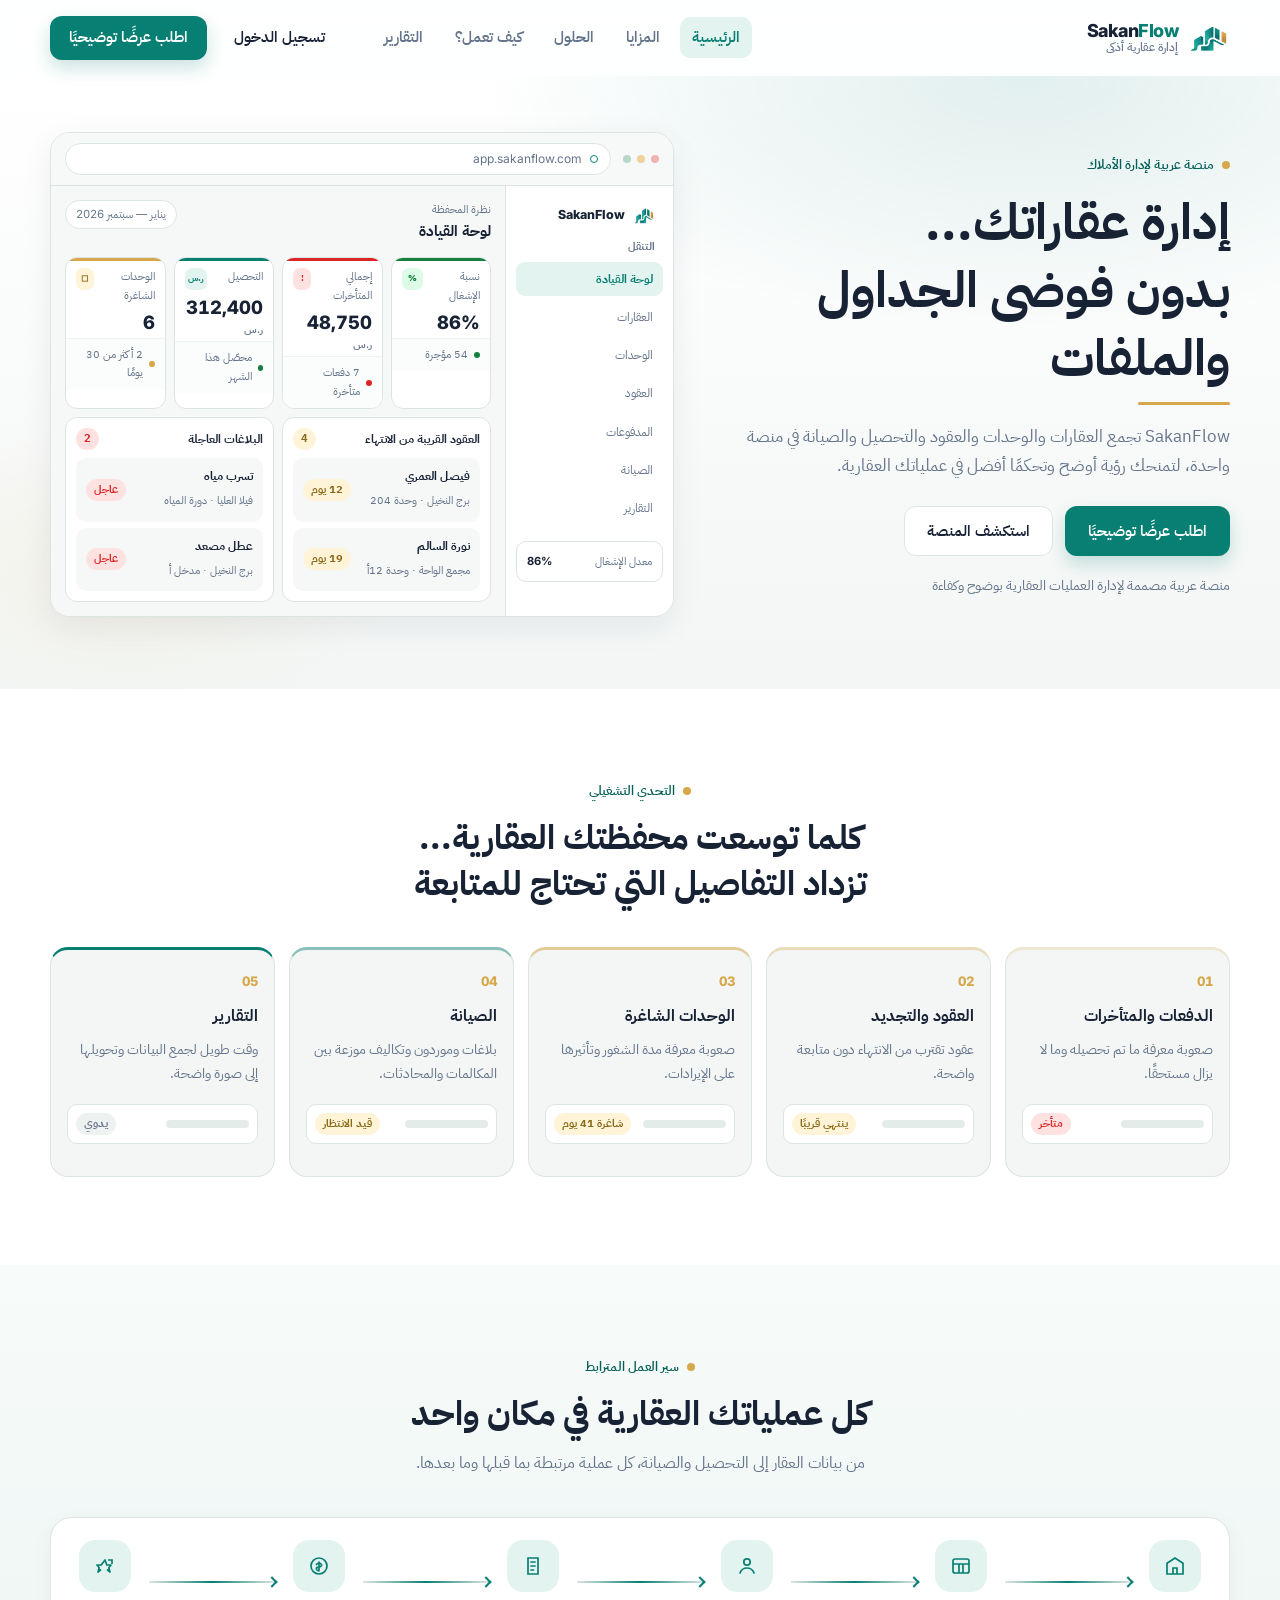
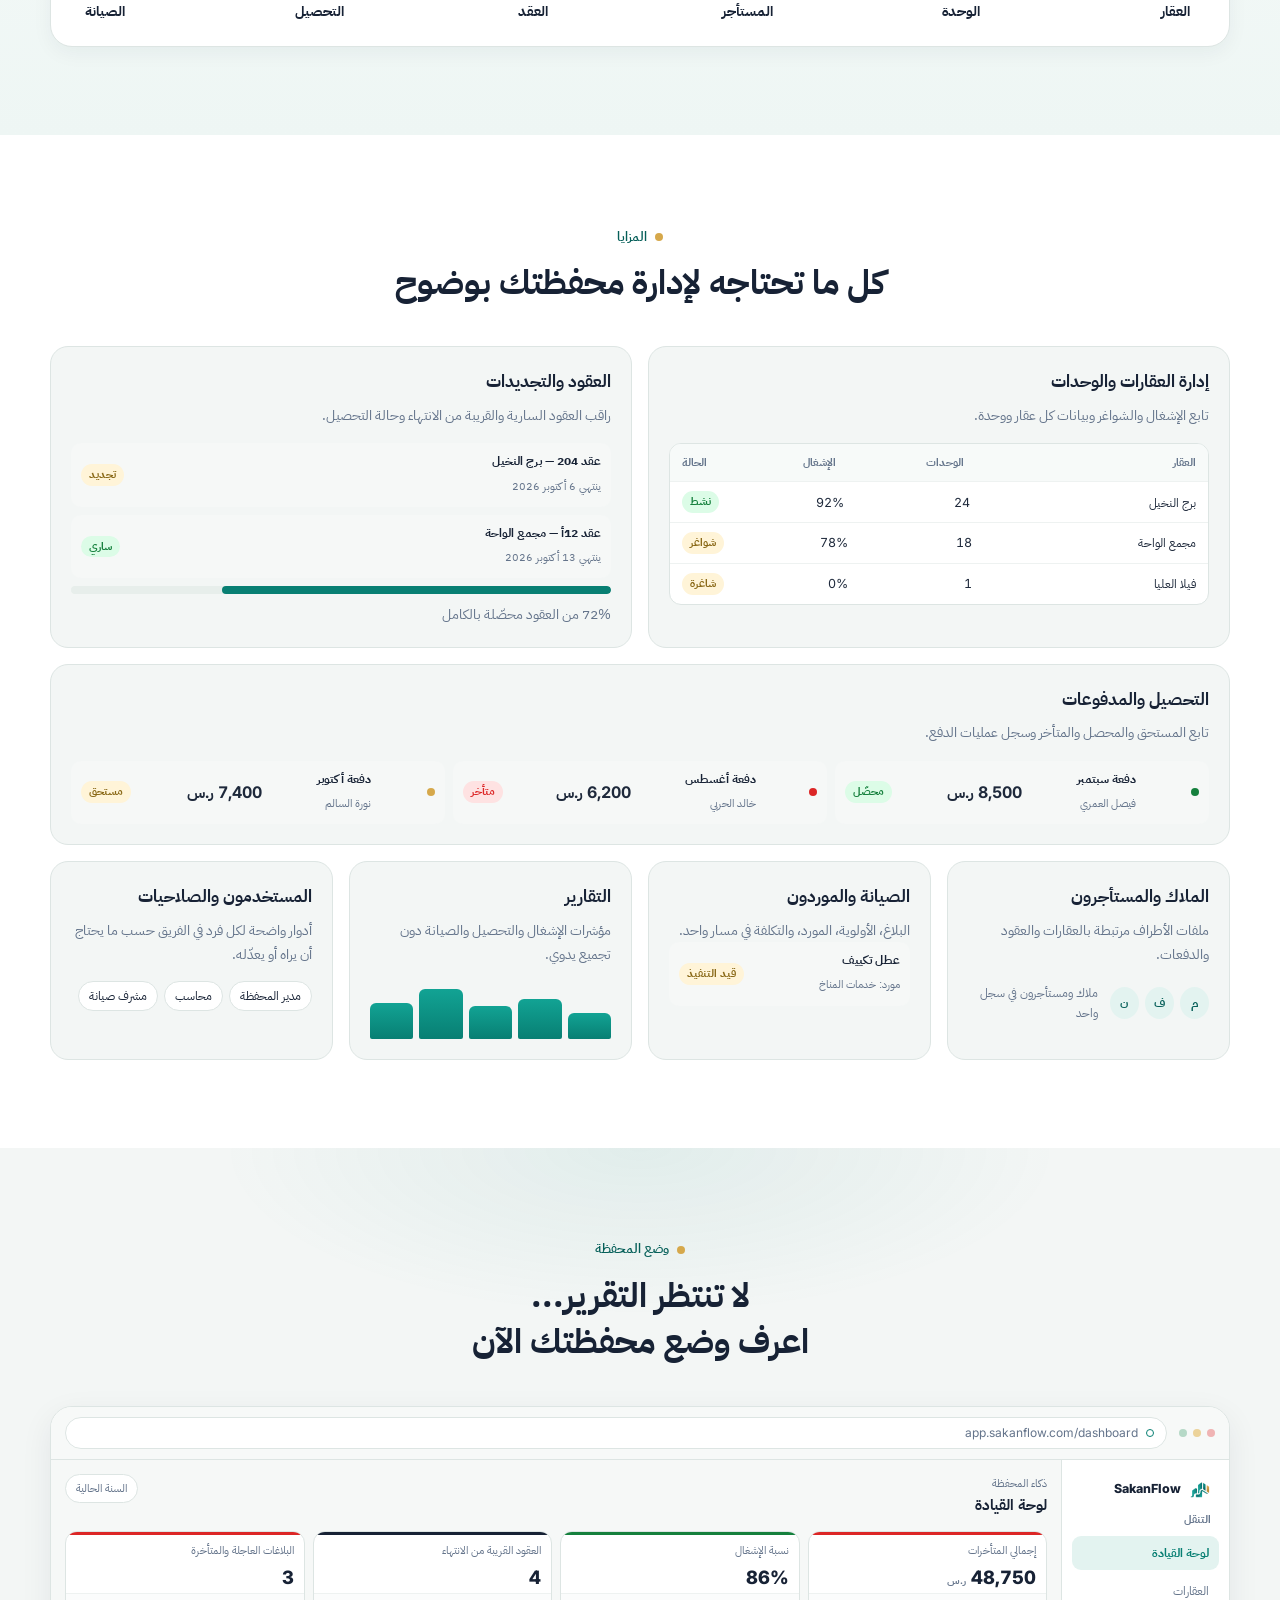
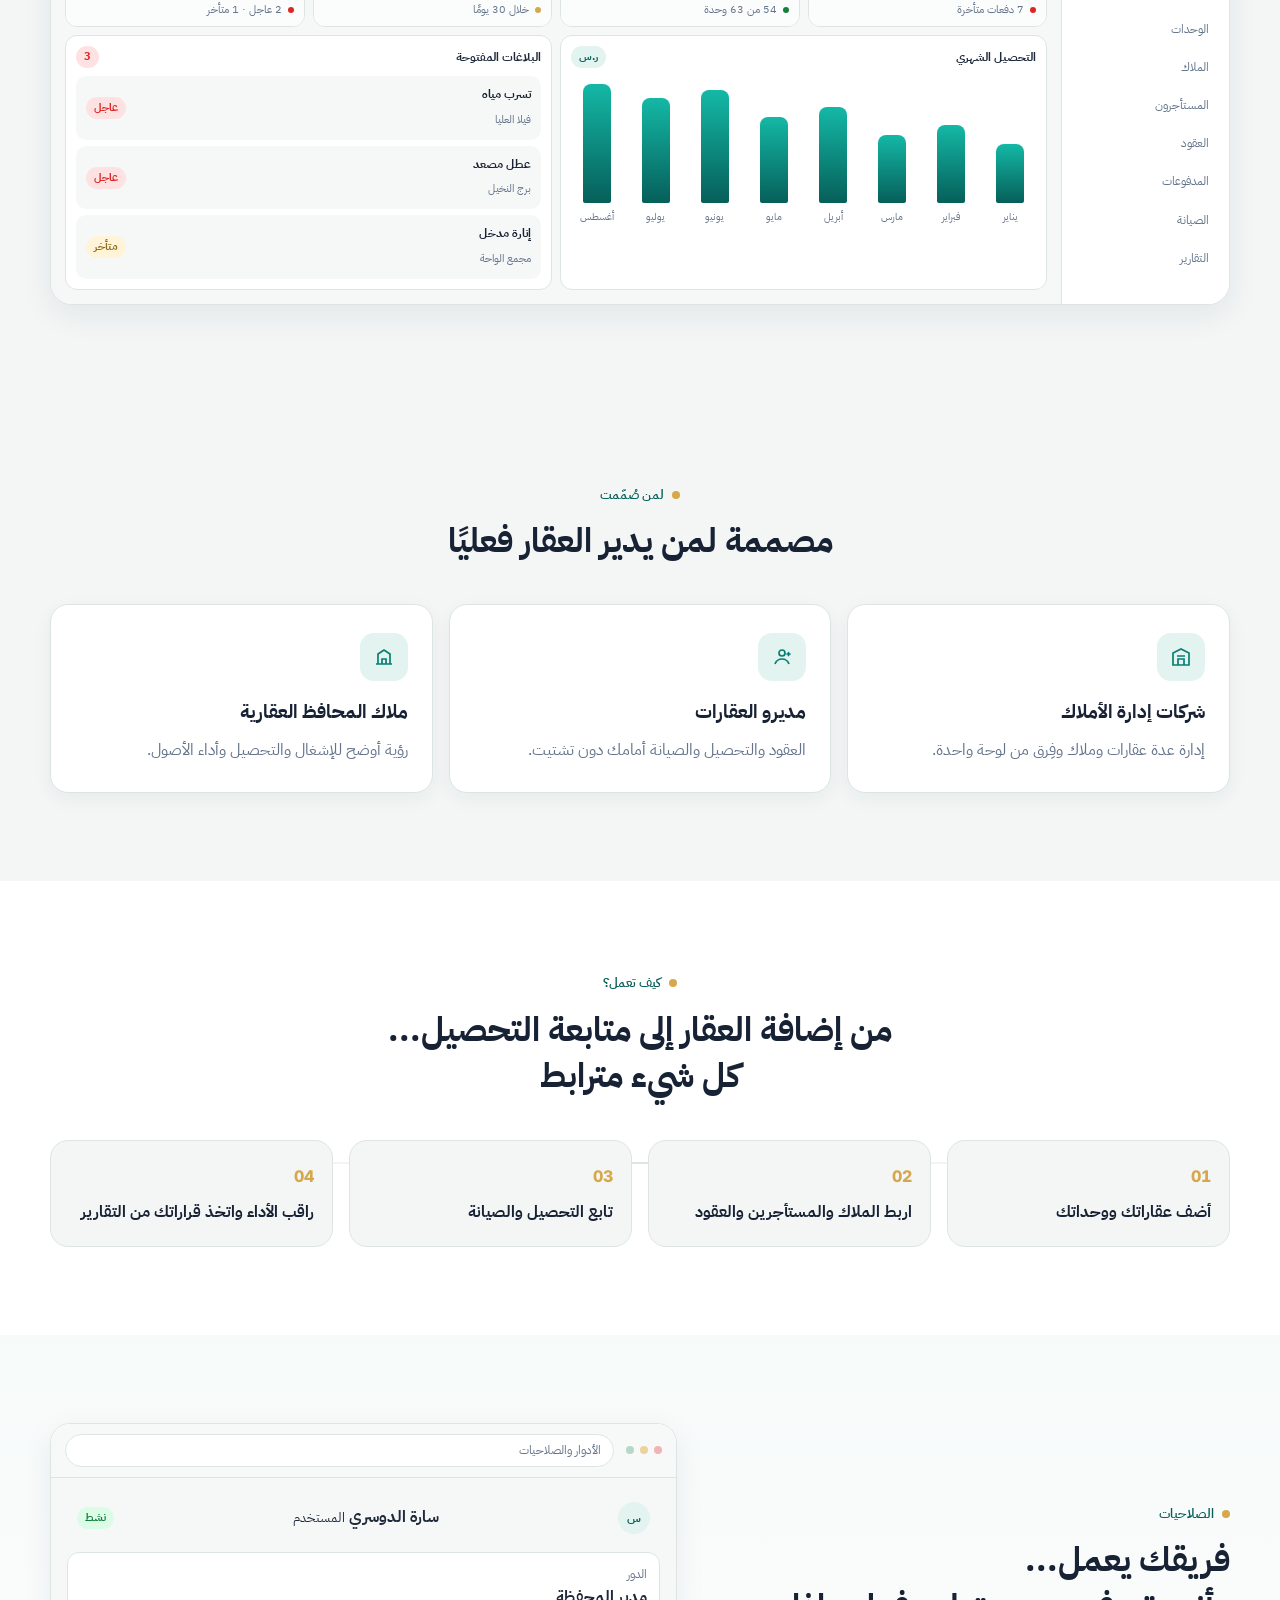
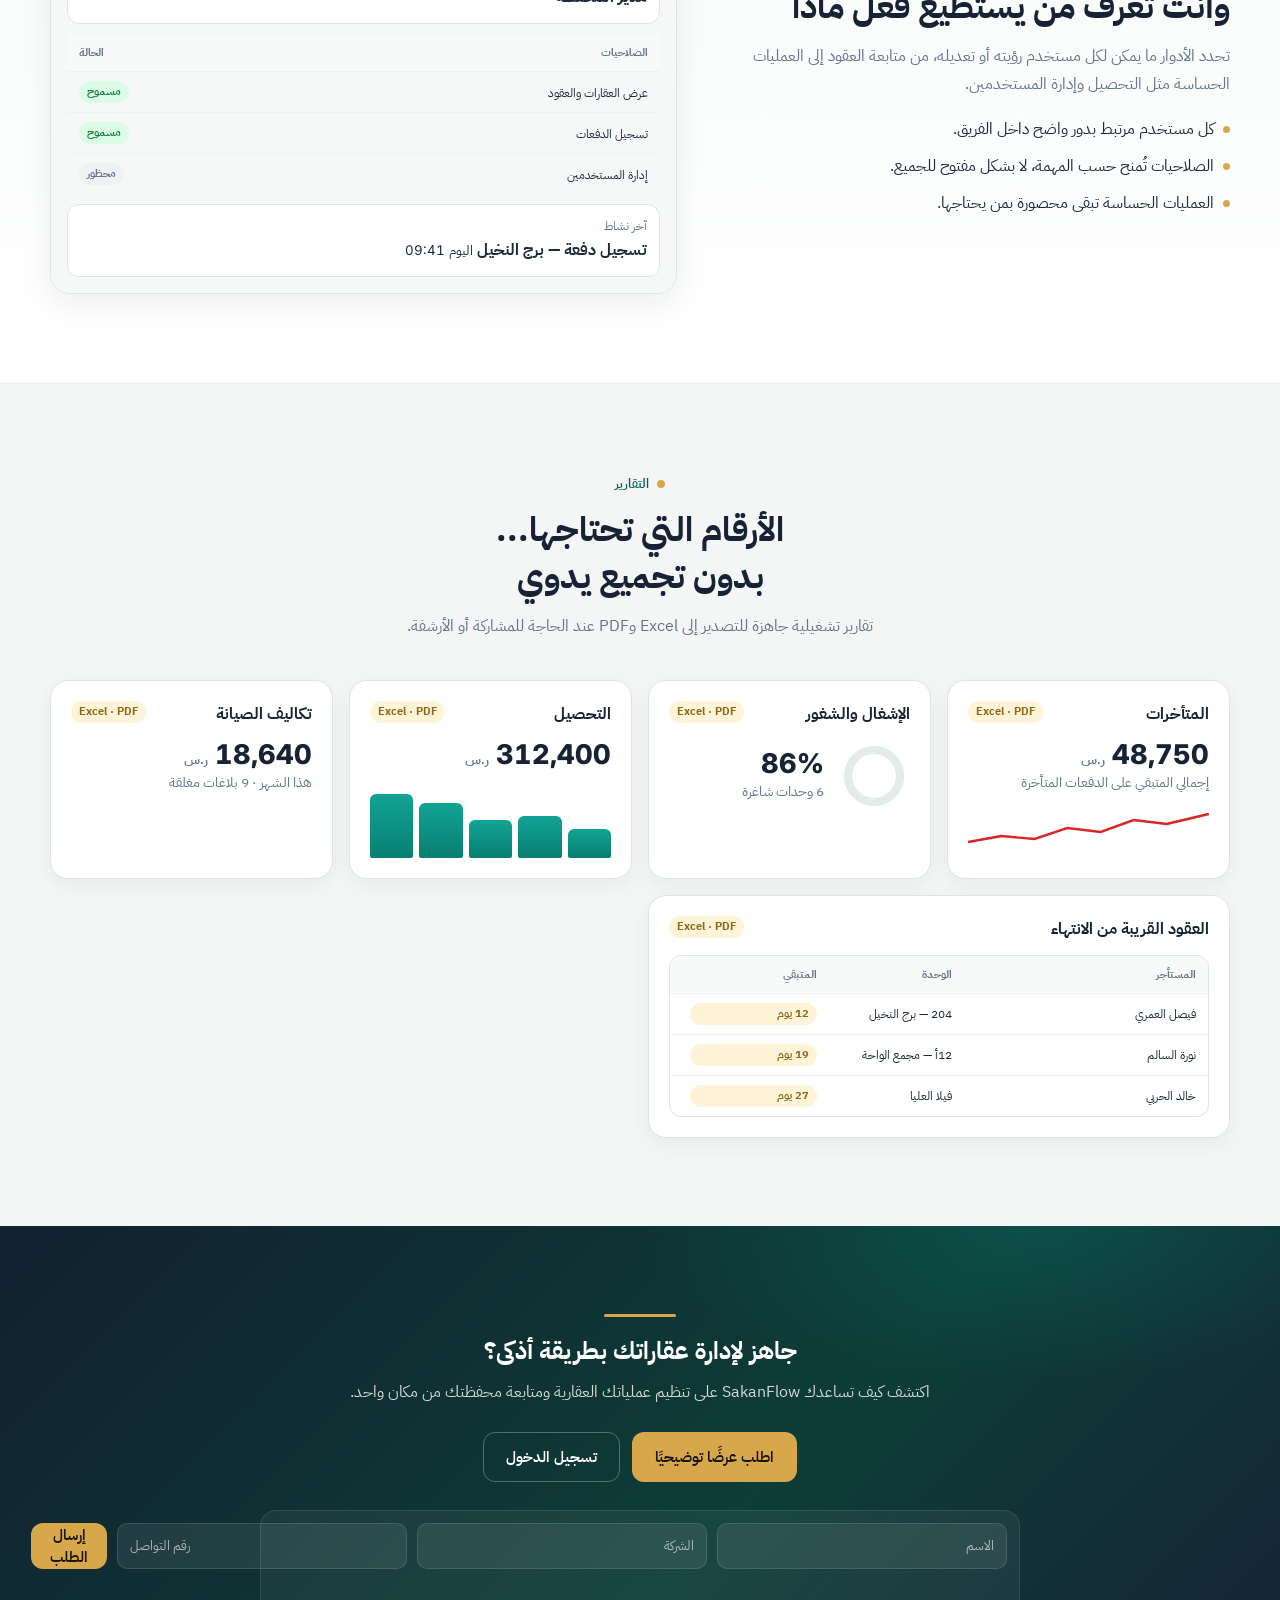
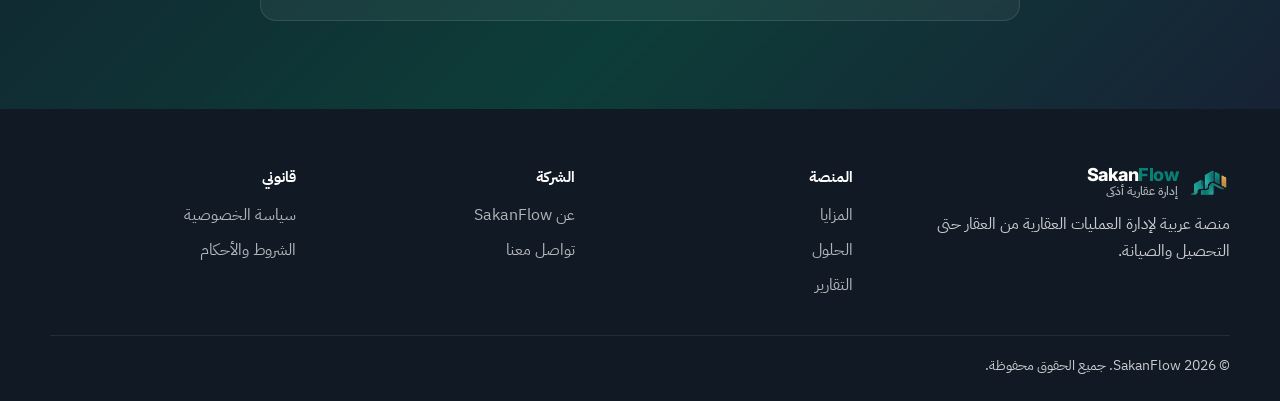
==== index.html @ cdd60ea9 "Publish the SakanFlow Arabic marketing landing page. Co-authored-by: Cursor <cursoragent@cursor.com>" ====
<!DOCTYPE html>
<html lang="ar" dir="rtl">
<head>
  <meta charset="UTF-8">
  <meta name="viewport" content="width=device-width, initial-scale=1">
  <title>SakanFlow | إدارة عقارية أذكى</title>
  <meta name="description" content="منصة عربية متكاملة لإدارة العقارات والوحدات والعقود والتحصيل والصيانة والتقارير من مكان واحد.">
  <meta name="theme-color" content="#087F73">
  <meta property="og:title" content="SakanFlow | إدارة عقارية أذكى">
  <meta property="og:description" content="منصة عربية متكاملة لإدارة العقارات والوحدات والعقود والتحصيل والصيانة والتقارير من مكان واحد.">
  <meta property="og:locale" content="ar_SA">
  <meta property="og:type" content="website">
  <link rel="icon" href="assets/icons/favicon.svg" type="image/svg+xml">
  <link rel="preconnect" href="https://fonts.googleapis.com">
  <link rel="preconnect" href="https://fonts.gstatic.com" crossorigin>
  <link href="https://fonts.googleapis.com/css2?family=IBM+Plex+Sans+Arabic:wght@300;400;500;600;700&family=Inter:wght@400;500;600;700;800&display=swap" rel="stylesheet">
  <link rel="stylesheet" href="css/style.css">
</head>
<body>
  <a class="skip-link" href="#main">تخطي إلى المحتوى</a>

  <header class="site-header" id="top">
    <div class="container header-inner">
      <a class="brand" href="#home" aria-label="SakanFlow — إدارة عقارية أذكى">
        <img class="brand-mark" src="assets/images/sakanflow-mark.png" alt="" width="44" height="36">
        <span class="brand-copy">
          <span class="brand-name" lang="en">Sakan<span>Flow</span></span>
          <span class="brand-tagline">إدارة عقارية أذكى</span>
        </span>
      </a>

      <nav class="nav" id="primary-nav" aria-label="التنقل الرئيسي">
        <ul class="nav-list">
          <li><a class="nav-link is-active" href="#home">الرئيسية</a></li>
          <li><a class="nav-link" href="#features">المزايا</a></li>
          <li><a class="nav-link" href="#solutions">الحلول</a></li>
          <li><a class="nav-link" href="#how">كيف تعمل؟</a></li>
          <li><a class="nav-link" href="#reports">التقارير</a></li>
        </ul>
        <div class="nav-actions">
          <a class="btn btn-ghost" href="#login">تسجيل الدخول</a>
          <a class="btn btn-primary" href="#demo">اطلب عرضًا توضيحيًا</a>
        </div>
      </nav>

      <button class="menu-toggle" type="button" aria-expanded="false" aria-controls="primary-nav" aria-label="فتح القائمة">
        <span class="menu-toggle-bar" aria-hidden="true"></span>
        <span class="menu-toggle-bar" aria-hidden="true"></span>
        <span class="menu-toggle-bar" aria-hidden="true"></span>
      </button>
    </div>
  </header>

  <div class="nav-backdrop" hidden></div>

  <main id="main">
    <section class="hero" id="home">
      <div class="hero-glow" aria-hidden="true"></div>
      <div class="container hero-grid">
        <div class="hero-copy reveal">
          <p class="eyebrow">
            <span class="eyebrow-dot"></span>
            منصة عربية لإدارة الأملاك
          </p>
          <h1>
            إدارة عقاراتك...
            <span>بدون فوضى الجداول والملفات</span>
          </h1>
          <p class="lead">
            SakanFlow تجمع العقارات والوحدات والعقود والتحصيل والصيانة في منصة واحدة، لتمنحك رؤية أوضح وتحكمًا أفضل في عملياتك العقارية.
          </p>
          <div class="hero-actions">
            <a class="btn btn-primary btn-lg" href="#demo">اطلب عرضًا توضيحيًا</a>
            <a class="btn btn-outline btn-lg" href="#features">استكشف المنصة</a>
          </div>
          <p class="hero-trust">منصة عربية مصممة لإدارة العمليات العقارية بوضوح وكفاءة</p>
        </div>

        <div class="hero-visual reveal" style="--delay: 80ms">
          <div class="app-frame" aria-hidden="false" role="img" aria-label="معاينة لوحة قيادة SakanFlow تعرض الإشغال والمتأخرات والتحصيل والعقود والبلاغات">
            <div class="app-chrome">
              <div class="chrome-dots">
                <span></span><span></span><span></span>
              </div>
              <div class="chrome-url">
                <span class="chrome-lock" aria-hidden="true"></span>
                app.sakanflow.com
              </div>
            </div>
            <div class="app-body">
              <aside class="app-sidebar">
                <div class="app-brand">
                  <img src="assets/images/sakanflow-mark.png" alt="" width="22" height="18">
                  <span lang="en">SakanFlow</span>
                </div>
                <p class="app-nav-label">التنقل</p>
                <ul class="app-nav">
                  <li class="is-active">لوحة القيادة</li>
                  <li>العقارات</li>
                  <li>الوحدات</li>
                  <li>العقود</li>
                  <li>المدفوعات</li>
                  <li>الصيانة</li>
                  <li>التقارير</li>
                </ul>
                <div class="app-occupancy">
                  <span>معدل الإشغال</span>
                  <strong class="num">86%</strong>
                </div>
              </aside>
              <div class="app-main">
                <div class="app-topbar">
                  <div>
                    <p class="app-kicker">نظرة المحفظة</p>
                    <p class="app-title">لوحة القيادة</p>
                  </div>
                  <span class="app-period num">يناير — سبتمبر 2026</span>
                </div>
                <div class="kpi-grid kpi-grid-4">
                  <article class="kpi-card accent-success">
                    <div class="kpi-head">
                      <p>نسبة الإشغال</p>
                      <span class="kpi-icon success">%</span>
                    </div>
                    <p class="kpi-value num" data-count="86" data-suffix="%">86%</p>
                    <div class="kpi-foot"><span class="dot success"></span>54 مؤجرة</div>
                  </article>
                  <article class="kpi-card accent-danger">
                    <div class="kpi-head">
                      <p>إجمالي المتأخرات</p>
                      <span class="kpi-icon danger">!</span>
                    </div>
                    <p class="kpi-value num">48,750 <small>ر.س</small></p>
                    <div class="kpi-foot"><span class="dot danger"></span>7 دفعات متأخرة</div>
                  </article>
                  <article class="kpi-card accent-primary">
                    <div class="kpi-head">
                      <p>التحصيل</p>
                      <span class="kpi-icon primary">ر.س</span>
                    </div>
                    <p class="kpi-value num">312,400 <small>ر.س</small></p>
                    <div class="kpi-foot"><span class="dot success"></span>محصّل هذا الشهر</div>
                  </article>
                  <article class="kpi-card accent-gold">
                    <div class="kpi-head">
                      <p>الوحدات الشاغرة</p>
                      <span class="kpi-icon gold">◻</span>
                    </div>
                    <p class="kpi-value num">6</p>
                    <div class="kpi-foot"><span class="dot gold"></span>2 أكثر من 30 يومًا</div>
                  </article>
                </div>
                <div class="mini-panels">
                  <div class="mini-panel">
                    <div class="mini-head">
                      <strong>العقود القريبة من الانتهاء</strong>
                      <span class="chip warn">4</span>
                    </div>
                    <ul class="mini-list">
                      <li>
                        <span>
                          <b>فيصل العمري</b>
                          <small>برج النخيل · وحدة 204</small>
                        </span>
                        <span class="badge badge-warn">12 يوم</span>
                      </li>
                      <li>
                        <span>
                          <b>نورة السالم</b>
                          <small>مجمع الواحة · وحدة 12أ</small>
                        </span>
                        <span class="badge badge-warn">19 يوم</span>
                      </li>
                    </ul>
                  </div>
                  <div class="mini-panel">
                    <div class="mini-head">
                      <strong>البلاغات العاجلة</strong>
                      <span class="chip danger">2</span>
                    </div>
                    <ul class="mini-list">
                      <li>
                        <span>
                          <b>تسرب مياه</b>
                          <small>فيلا العليا · دورة المياه</small>
                        </span>
                        <span class="badge badge-danger">عاجل</span>
                      </li>
                      <li>
                        <span>
                          <b>عطل مصعد</b>
                          <small>برج النخيل · مدخل أ</small>
                        </span>
                        <span class="badge badge-danger">عاجل</span>
                      </li>
                    </ul>
                  </div>
                </div>
              </div>
            </div>
          </div>
        </div>
      </div>
    </section>

    <section class="section problem" id="problem">
      <div class="container">
        <div class="section-head reveal">
          <p class="eyebrow"><span class="eyebrow-dot"></span>التحدي التشغيلي</p>
          <h2>كلما توسعت محفظتك العقارية...<br>تزداد التفاصيل التي تحتاج للمتابعة</h2>
        </div>
        <div class="problem-grid">
          <article class="problem-card reveal" style="--delay: 0ms">
            <span class="problem-index num">01</span>
            <h3>الدفعات والمتأخرات</h3>
            <p>صعوبة معرفة ما تم تحصيله وما لا يزال مستحقًا.</p>
            <div class="problem-preview">
              <span class="row-ghost"></span>
              <span class="badge badge-danger">متأخر</span>
            </div>
          </article>
          <article class="problem-card reveal" style="--delay: 60ms">
            <span class="problem-index num">02</span>
            <h3>العقود والتجديد</h3>
            <p>عقود تقترب من الانتهاء دون متابعة واضحة.</p>
            <div class="problem-preview">
              <span class="row-ghost"></span>
              <span class="badge badge-warn">ينتهي قريبًا</span>
            </div>
          </article>
          <article class="problem-card reveal" style="--delay: 120ms">
            <span class="problem-index num">03</span>
            <h3>الوحدات الشاغرة</h3>
            <p>صعوبة معرفة مدة الشغور وتأثيرها على الإيرادات.</p>
            <div class="problem-preview">
              <span class="row-ghost"></span>
              <span class="badge badge-gold">شاغرة 41 يوم</span>
            </div>
          </article>
          <article class="problem-card reveal" style="--delay: 180ms">
            <span class="problem-index num">04</span>
            <h3>الصيانة</h3>
            <p>بلاغات وموردون وتكاليف موزعة بين المكالمات والمحادثات.</p>
            <div class="problem-preview">
              <span class="row-ghost"></span>
              <span class="badge badge-warn">قيد الانتظار</span>
            </div>
          </article>
          <article class="problem-card reveal" style="--delay: 240ms">
            <span class="problem-index num">05</span>
            <h3>التقارير</h3>
            <p>وقت طويل لجمع البيانات وتحويلها إلى صورة واضحة.</p>
            <div class="problem-preview">
              <span class="row-ghost"></span>
              <span class="badge badge-muted">يدوي</span>
            </div>
          </article>
        </div>
      </div>
    </section>

    <section class="section workflow" id="workflow">
      <div class="container">
        <div class="section-head reveal">
          <p class="eyebrow"><span class="eyebrow-dot"></span>سير العمل المترابط</p>
          <h2>كل عملياتك العقارية في مكان واحد</h2>
          <p class="section-lead">من بيانات العقار إلى التحصيل والصيانة، كل عملية مرتبطة بما قبلها وما بعدها.</p>
        </div>
        <ol class="flow-track reveal">
          <li class="flow-node">
            <span class="flow-icon" aria-hidden="true">
              <svg viewBox="0 0 24 24" fill="none"><path d="M4 20V9.2L12 4l8 5.2V20H4Z" stroke="currentColor" stroke-width="1.7"/><path d="M10 20v-6h4v6" stroke="currentColor" stroke-width="1.7"/></svg>
            </span>
            <strong>العقار</strong>
          </li>
          <li class="flow-arrow" aria-hidden="true"></li>
          <li class="flow-node">
            <span class="flow-icon" aria-hidden="true">
              <svg viewBox="0 0 24 24" fill="none"><rect x="4" y="5" width="16" height="14" rx="2" stroke="currentColor" stroke-width="1.7"/><path d="M4 10h16M10 10v9M14 10v9" stroke="currentColor" stroke-width="1.7"/></svg>
            </span>
            <strong>الوحدة</strong>
          </li>
          <li class="flow-arrow" aria-hidden="true"></li>
          <li class="flow-node">
            <span class="flow-icon" aria-hidden="true">
              <svg viewBox="0 0 24 24" fill="none"><circle cx="12" cy="8" r="3.2" stroke="currentColor" stroke-width="1.7"/><path d="M5 19c1.2-3.2 3.7-5 7-5s5.8 1.8 7 5" stroke="currentColor" stroke-width="1.7" stroke-linecap="round"/></svg>
            </span>
            <strong>المستأجر</strong>
          </li>
          <li class="flow-arrow" aria-hidden="true"></li>
          <li class="flow-node">
            <span class="flow-icon" aria-hidden="true">
              <svg viewBox="0 0 24 24" fill="none"><path d="M7 4h10v16H7z" stroke="currentColor" stroke-width="1.7"/><path d="M10 8h4M10 12h4M10 16h2.5" stroke="currentColor" stroke-width="1.7" stroke-linecap="round"/></svg>
            </span>
            <strong>العقد</strong>
          </li>
          <li class="flow-arrow" aria-hidden="true"></li>
          <li class="flow-node">
            <span class="flow-icon" aria-hidden="true">
              <svg viewBox="0 0 24 24" fill="none"><circle cx="12" cy="12" r="8" stroke="currentColor" stroke-width="1.7"/><path d="M12 8v8M9.5 10.5c.6-1 1.6-1.5 2.5-1.5s2 .6 2.5 1.6-1 2.4-2.5 2.4-3.2.7-2.6 2.2 2 1.6 2.6 1.6" stroke="currentColor" stroke-width="1.7" stroke-linecap="round"/></svg>
            </span>
            <strong>التحصيل</strong>
          </li>
          <li class="flow-arrow" aria-hidden="true"></li>
          <li class="flow-node">
            <span class="flow-icon" aria-hidden="true">
              <svg viewBox="0 0 24 24" fill="none"><path d="M8 15.5 5 18l1.2-4.2L4 11h4.2L12 6l1.8 5H18l-2.2 2.8L17 18l-3-2.5" stroke="currentColor" stroke-width="1.7" stroke-linejoin="round"/><path d="M15 6h4v4" stroke="currentColor" stroke-width="1.7"/></svg>
            </span>
            <strong>الصيانة</strong>
          </li>
        </ol>
      </div>
    </section>

    <section class="section features" id="features">
      <div class="container">
        <div class="section-head reveal">
          <p class="eyebrow"><span class="eyebrow-dot"></span>المزايا</p>
          <h2>كل ما تحتاجه لإدارة محفظتك بوضوح</h2>
        </div>

        <div class="bento">
          <article class="bento-card bento-lg reveal">
            <div class="bento-copy">
              <h3>إدارة العقارات والوحدات</h3>
              <p>تابع الإشغال والشواغر وبيانات كل عقار ووحدة.</p>
            </div>
            <div class="ui-preview">
              <div class="ui-table">
                <div class="ui-tr head">
                  <span>العقار</span><span>الوحدات</span><span>الإشغال</span><span>الحالة</span>
                </div>
                <div class="ui-tr">
                  <span>برج النخيل</span><span class="num">24</span><span class="num">92%</span><span class="badge badge-success">نشط</span>
                </div>
                <div class="ui-tr">
                  <span>مجمع الواحة</span><span class="num">18</span><span class="num">78%</span><span class="badge badge-warn">شواغر</span>
                </div>
                <div class="ui-tr">
                  <span>فيلا العليا</span><span class="num">1</span><span class="num">0%</span><span class="badge badge-gold">شاغرة</span>
                </div>
              </div>
            </div>
          </article>

          <article class="bento-card bento-lg reveal" style="--delay: 80ms">
            <div class="bento-copy">
              <h3>العقود والتجديدات</h3>
              <p>راقب العقود السارية والقريبة من الانتهاء وحالة التحصيل.</p>
            </div>
            <div class="ui-preview">
              <div class="contract-row">
                <span>
                  <b>عقد 204 — برج النخيل</b>
                  <small>ينتهي 6 أكتوبر 2026</small>
                </span>
                <span class="badge badge-warn">تجديد</span>
              </div>
              <div class="contract-row">
                <span>
                  <b>عقد 12أ — مجمع الواحة</b>
                  <small>ينتهي 13 أكتوبر 2026</small>
                </span>
                <span class="badge badge-success">ساري</span>
              </div>
              <div class="progress-line">
                <span style="width: 72%"></span>
              </div>
              <p class="ui-meta">72% من العقود محصّلة بالكامل</p>
            </div>
          </article>

          <article class="bento-card bento-wide reveal" style="--delay: 120ms">
            <div class="bento-copy">
              <h3>التحصيل والمدفوعات</h3>
              <p>تابع المستحق والمحصل والمتأخر وسجل عمليات الدفع.</p>
            </div>
            <div class="payment-list">
              <div class="payment-item">
                <span class="pay-dot success"></span>
                <span>
                  <b>دفعة سبتمبر</b>
                  <small>فيصل العمري</small>
                </span>
                <strong class="num">8,500 ر.س</strong>
                <span class="badge badge-success">محصّل</span>
              </div>
              <div class="payment-item">
                <span class="pay-dot danger"></span>
                <span>
                  <b>دفعة أغسطس</b>
                  <small>خالد الحربي</small>
                </span>
                <strong class="num">6,200 ر.س</strong>
                <span class="badge badge-danger">متأخر</span>
              </div>
              <div class="payment-item">
                <span class="pay-dot gold"></span>
                <span>
                  <b>دفعة أكتوبر</b>
                  <small>نورة السالم</small>
                </span>
                <strong class="num">7,400 ر.س</strong>
                <span class="badge badge-gold">مستحق</span>
              </div>
            </div>
          </article>

          <article class="bento-card reveal">
            <h3>الملاك والمستأجرون</h3>
            <p>ملفات الأطراف مرتبطة بالعقارات والعقود والدفعات.</p>
            <div class="avatar-row">
              <span>م</span><span>ف</span><span>ن</span>
              <small>ملاك ومستأجرون في سجل واحد</small>
            </div>
          </article>

          <article class="bento-card reveal" style="--delay: 60ms">
            <h3>الصيانة والموردون</h3>
            <p>البلاغ، الأولوية، المورد، والتكلفة في مسار واحد.</p>
            <div class="maint-item">
              <span>
                <b>عطل تكييف</b>
                <small>مورد: خدمات المناخ</small>
              </span>
              <span class="badge badge-warn">قيد التنفيذ</span>
            </div>
          </article>

          <article class="bento-card reveal" style="--delay: 90ms">
            <h3>التقارير</h3>
            <p>مؤشرات الإشغال والتحصيل والصيانة دون تجميع يدوي.</p>
            <div class="mini-bars" aria-hidden="true">
              <span style="--h: 46%"></span>
              <span style="--h: 70%"></span>
              <span style="--h: 58%"></span>
              <span style="--h: 88%"></span>
              <span style="--h: 64%"></span>
            </div>
          </article>

          <article class="bento-card reveal" style="--delay: 120ms">
            <h3>المستخدمون والصلاحيات</h3>
            <p>أدوار واضحة لكل فرد في الفريق حسب ما يحتاج أن يراه أو يعدّله.</p>
            <div class="perm-chips">
              <span>مدير المحفظة</span>
              <span>محاسب</span>
              <span>مشرف صيانة</span>
            </div>
          </article>
        </div>
      </div>
    </section>

    <section class="section showcase" id="showcase">
      <div class="container">
        <div class="section-head reveal">
          <p class="eyebrow"><span class="eyebrow-dot"></span>وضع المحفظة</p>
          <h2>لا تنتظر التقرير...<br>اعرف وضع محفظتك الآن</h2>
        </div>

        <div class="showcase-frame reveal">
          <div class="app-frame app-frame-lg">
            <div class="app-chrome">
              <div class="chrome-dots"><span></span><span></span><span></span></div>
              <div class="chrome-url"><span class="chrome-lock"></span>app.sakanflow.com/dashboard</div>
            </div>
            <div class="app-body">
              <aside class="app-sidebar">
                <div class="app-brand">
                  <img src="assets/images/sakanflow-mark.png" alt="" width="22" height="18">
                  <span lang="en">SakanFlow</span>
                </div>
                <p class="app-nav-label">التنقل</p>
                <ul class="app-nav">
                  <li class="is-active">لوحة القيادة</li>
                  <li>العقارات</li>
                  <li>الوحدات</li>
                  <li>الملاك</li>
                  <li>المستأجرون</li>
                  <li>العقود</li>
                  <li>المدفوعات</li>
                  <li>الصيانة</li>
                  <li>التقارير</li>
                </ul>
              </aside>
              <div class="app-main">
                <div class="app-topbar">
                  <div>
                    <p class="app-kicker">ذكاء المحفظة</p>
                    <p class="app-title">لوحة القيادة</p>
                  </div>
                  <span class="app-period num">السنة الحالية</span>
                </div>
                <div class="kpi-grid kpi-grid-4">
                  <article class="kpi-card accent-danger">
                    <div class="kpi-head"><p>إجمالي المتأخرات</p></div>
                    <p class="kpi-value num">48,750 <small>ر.س</small></p>
                    <div class="kpi-foot"><span class="dot danger"></span>7 دفعات متأخرة</div>
                  </article>
                  <article class="kpi-card accent-success">
                    <div class="kpi-head"><p>نسبة الإشغال</p></div>
                    <p class="kpi-value num">86%</p>
                    <div class="kpi-foot"><span class="dot success"></span>54 من 63 وحدة</div>
                  </article>
                  <article class="kpi-card accent-navy">
                    <div class="kpi-head"><p>العقود القريبة من الانتهاء</p></div>
                    <p class="kpi-value num">4</p>
                    <div class="kpi-foot"><span class="dot gold"></span>خلال 30 يومًا</div>
                  </article>
                  <article class="kpi-card accent-danger">
                    <div class="kpi-head"><p>البلاغات العاجلة والمتأخرة</p></div>
                    <p class="kpi-value num">3</p>
                    <div class="kpi-foot"><span class="dot danger"></span>2 عاجل · 1 متأخر</div>
                  </article>
                </div>
                <div class="showcase-split">
                  <div class="chart-card">
                    <div class="mini-head">
                      <strong>التحصيل الشهري</strong>
                      <span class="chip">ر.س</span>
                    </div>
                    <div class="bar-chart" aria-hidden="true">
                      <div class="bar-col"><span style="--h: 42%"></span><small>يناير</small></div>
                      <div class="bar-col"><span style="--h: 55%"></span><small>فبراير</small></div>
                      <div class="bar-col"><span style="--h: 48%"></span><small>مارس</small></div>
                      <div class="bar-col"><span style="--h: 68%"></span><small>أبريل</small></div>
                      <div class="bar-col"><span style="--h: 61%"></span><small>مايو</small></div>
                      <div class="bar-col"><span style="--h: 80%"></span><small>يونيو</small></div>
                      <div class="bar-col"><span style="--h: 74%"></span><small>يوليو</small></div>
                      <div class="bar-col"><span style="--h: 88%"></span><small>أغسطس</small></div>
                    </div>
                  </div>
                  <div class="mini-panel">
                    <div class="mini-head"><strong>البلاغات المفتوحة</strong><span class="chip danger">3</span></div>
                    <ul class="mini-list">
                      <li>
                        <span><b>تسرب مياه</b><small>فيلا العليا</small></span>
                        <span class="badge badge-danger">عاجل</span>
                      </li>
                      <li>
                        <span><b>عطل مصعد</b><small>برج النخيل</small></span>
                        <span class="badge badge-danger">عاجل</span>
                      </li>
                      <li>
                        <span><b>إنارة مدخل</b><small>مجمع الواحة</small></span>
                        <span class="badge badge-gold">متأخر</span>
                      </li>
                    </ul>
                  </div>
                </div>
              </div>
            </div>
          </div>
        </div>
      </div>
    </section>

    <section class="section audience" id="solutions">
      <div class="container">
        <div class="section-head reveal">
          <p class="eyebrow"><span class="eyebrow-dot"></span>لمن صُمّمت</p>
          <h2>مصممة لمن يدير العقار فعليًا</h2>
        </div>
        <div class="audience-grid">
          <article class="audience-card reveal">
            <span class="audience-icon" aria-hidden="true">
              <svg viewBox="0 0 24 24" fill="none"><path d="M4 20V8l8-4 8 4v12H4Z" stroke="currentColor" stroke-width="1.7"/><path d="M9 20v-6h6v6M8 11h8" stroke="currentColor" stroke-width="1.7"/></svg>
            </span>
            <h3>شركات إدارة الأملاك</h3>
            <p>إدارة عدة عقارات وملاك وفِرق من لوحة واحدة.</p>
          </article>
          <article class="audience-card reveal" style="--delay: 80ms">
            <span class="audience-icon" aria-hidden="true">
              <svg viewBox="0 0 24 24" fill="none"><circle cx="12" cy="8" r="3" stroke="currentColor" stroke-width="1.7"/><path d="M5 19c1.3-3.4 3.8-5 7-5s5.7 1.6 7 5" stroke="currentColor" stroke-width="1.7"/><path d="M17 9h3M18.5 7.5v3" stroke="currentColor" stroke-width="1.7" stroke-linecap="round"/></svg>
            </span>
            <h3>مديرو العقارات</h3>
            <p>العقود والتحصيل والصيانة أمامك دون تشتيت.</p>
          </article>
          <article class="audience-card reveal" style="--delay: 140ms">
            <span class="audience-icon" aria-hidden="true">
              <svg viewBox="0 0 24 24" fill="none"><path d="M4 19h16M6 19V9l6-4 6 4v10" stroke="currentColor" stroke-width="1.7"/><path d="M10 19v-5h4v5" stroke="currentColor" stroke-width="1.7"/></svg>
            </span>
            <h3>ملاك المحافظ العقارية</h3>
            <p>رؤية أوضح للإشغال والتحصيل وأداء الأصول.</p>
          </article>
        </div>
      </div>
    </section>

    <section class="section how" id="how">
      <div class="container">
        <div class="section-head reveal">
          <p class="eyebrow"><span class="eyebrow-dot"></span>كيف تعمل؟</p>
          <h2>من إضافة العقار إلى متابعة التحصيل...<br>كل شيء مترابط</h2>
        </div>
        <ol class="timeline">
          <li class="reveal">
            <span class="step-num num">01</span>
            <h3>أضف عقاراتك ووحداتك</h3>
          </li>
          <li class="reveal" style="--delay: 70ms">
            <span class="step-num num">02</span>
            <h3>اربط الملاك والمستأجرين والعقود</h3>
          </li>
          <li class="reveal" style="--delay: 140ms">
            <span class="step-num num">03</span>
            <h3>تابع التحصيل والصيانة</h3>
          </li>
          <li class="reveal" style="--delay: 210ms">
            <span class="step-num num">04</span>
            <h3>راقب الأداء واتخذ قراراتك من التقارير</h3>
          </li>
        </ol>
      </div>
    </section>

    <section class="section permissions" id="permissions">
      <div class="container permissions-grid">
        <div class="section-head align-start reveal">
          <p class="eyebrow"><span class="eyebrow-dot"></span>الصلاحيات</p>
          <h2>فريقك يعمل...<br>وأنت تعرف من يستطيع فعل ماذا</h2>
          <p class="section-lead">تحدد الأدوار ما يمكن لكل مستخدم رؤيته أو تعديله، من متابعة العقود إلى العمليات الحساسة مثل التحصيل وإدارة المستخدمين.</p>
          <ul class="perm-points">
            <li>كل مستخدم مرتبط بدور واضح داخل الفريق.</li>
            <li>الصلاحيات تُمنح حسب المهمة، لا بشكل مفتوح للجميع.</li>
            <li>العمليات الحساسة تبقى محصورة بمن يحتاجها.</li>
          </ul>
        </div>
        <div class="perm-frame reveal" style="--delay: 80ms">
          <div class="app-frame">
            <div class="app-chrome">
              <div class="chrome-dots"><span></span><span></span><span></span></div>
              <div class="chrome-url">الأدوار والصلاحيات</div>
            </div>
            <div class="perm-ui">
              <div class="perm-user">
                <span class="avatar">س</span>
                <div>
                  <b>سارة الدوسري</b>
                  <small>المستخدم</small>
                </div>
                <span class="badge badge-success">نشط</span>
              </div>
              <div class="perm-role">
                <span>الدور</span>
                <strong>مدير المحفظة</strong>
              </div>
              <div class="perm-table">
                <div class="ui-tr head"><span>الصلاحيات</span><span>الحالة</span></div>
                <div class="ui-tr"><span>عرض العقارات والعقود</span><span class="badge badge-success">مسموح</span></div>
                <div class="ui-tr"><span>تسجيل الدفعات</span><span class="badge badge-success">مسموح</span></div>
                <div class="ui-tr"><span>إدارة المستخدمين</span><span class="badge badge-muted">محظور</span></div>
              </div>
              <div class="perm-activity">
                <span>آخر نشاط</span>
                <strong>تسجيل دفعة — برج النخيل</strong>
                <small class="num">اليوم 09:41</small>
              </div>
            </div>
          </div>
        </div>
      </div>
    </section>

    <section class="section reports" id="reports">
      <div class="container">
        <div class="section-head reveal">
          <p class="eyebrow"><span class="eyebrow-dot"></span>التقارير</p>
          <h2>الأرقام التي تحتاجها...<br>بدون تجميع يدوي</h2>
          <p class="section-lead">تقارير تشغيلية جاهزة للتصدير إلى Excel وPDF عند الحاجة للمشاركة أو الأرشفة.</p>
        </div>
        <div class="reports-grid">
          <article class="report-card reveal">
            <div class="report-top">
              <h3>المتأخرات</h3>
              <span class="export-chip">Excel · PDF</span>
            </div>
            <p class="report-kpi num">48,750 <small>ر.س</small></p>
            <p class="ui-meta">إجمالي المتبقي على الدفعات المتأخرة</p>
            <div class="spark" aria-hidden="true">
              <svg viewBox="0 0 160 48" preserveAspectRatio="none">
                <path d="M0 36 22 30 44 33 66 22 88 26 110 14 132 18 160 8" fill="none" stroke="#DC2626" stroke-width="2.4"/>
              </svg>
            </div>
          </article>
          <article class="report-card reveal" style="--delay: 60ms">
            <div class="report-top">
              <h3>الإشغال والشغور</h3>
              <span class="export-chip">Excel · PDF</span>
            </div>
            <div class="donut-row">
              <svg class="donut" viewBox="0 0 72 72" aria-hidden="true">
                <circle cx="36" cy="36" r="26"></circle>
                <circle class="donut-val" cx="36" cy="36" r="26" stroke-dasharray="140 163"></circle>
              </svg>
              <div>
                <p class="report-kpi num">86%</p>
                <p class="ui-meta">6 وحدات شاغرة</p>
              </div>
            </div>
          </article>
          <article class="report-card reveal" style="--delay: 90ms">
            <div class="report-top">
              <h3>التحصيل</h3>
              <span class="export-chip">Excel · PDF</span>
            </div>
            <p class="report-kpi num">312,400 <small>ر.س</small></p>
            <div class="mini-bars tall" aria-hidden="true">
              <span style="--h: 40%"></span>
              <span style="--h: 58%"></span>
              <span style="--h: 52%"></span>
              <span style="--h: 76%"></span>
              <span style="--h: 88%"></span>
            </div>
          </article>
          <article class="report-card reveal" style="--delay: 120ms">
            <div class="report-top">
              <h3>تكاليف الصيانة</h3>
              <span class="export-chip">Excel · PDF</span>
            </div>
            <p class="report-kpi num">18,640 <small>ر.س</small></p>
            <p class="ui-meta">هذا الشهر · 9 بلاغات مغلقة</p>
          </article>
          <article class="report-card report-wide reveal" style="--delay: 150ms">
            <div class="report-top">
              <h3>العقود القريبة من الانتهاء</h3>
              <span class="export-chip">Excel · PDF</span>
            </div>
            <div class="ui-table">
              <div class="ui-tr head"><span>المستأجر</span><span>الوحدة</span><span>المتبقي</span></div>
              <div class="ui-tr"><span>فيصل العمري</span><span>204 — برج النخيل</span><span class="badge badge-warn">12 يوم</span></div>
              <div class="ui-tr"><span>نورة السالم</span><span>12أ — مجمع الواحة</span><span class="badge badge-warn">19 يوم</span></div>
              <div class="ui-tr"><span>خالد الحربي</span><span>فيلا العليا</span><span class="badge badge-gold">27 يوم</span></div>
            </div>
          </article>
        </div>
      </div>
    </section>

    <section class="final-cta" id="demo">
      <div class="container cta-inner reveal">
        <span class="gold-rule" aria-hidden="true"></span>
        <h2>جاهز لإدارة عقاراتك بطريقة أذكى؟</h2>
        <p>اكتشف كيف تساعدك SakanFlow على تنظيم عملياتك العقارية ومتابعة محفظتك من مكان واحد.</p>
        <div class="hero-actions">
          <a class="btn btn-gold btn-lg" href="#demo-request">اطلب عرضًا توضيحيًا</a>
          <a class="btn btn-on-dark btn-lg" href="#login">تسجيل الدخول</a>
        </div>
        <form class="demo-form" id="demo-request" action="#" method="get">
          <label class="sr-only" for="demo-name">الاسم</label>
          <input id="demo-name" name="name" type="text" autocomplete="name" placeholder="الاسم" required>
          <label class="sr-only" for="demo-company">الشركة</label>
          <input id="demo-company" name="company" type="text" autocomplete="organization" placeholder="الشركة" required>
          <label class="sr-only" for="demo-phone">رقم التواصل</label>
          <input id="demo-phone" name="phone" type="tel" autocomplete="tel" placeholder="رقم التواصل" required>
          <button class="btn btn-gold" type="submit">إرسال الطلب</button>
          <p class="form-note" role="status" aria-live="polite"></p>
        </form>
      </div>
    </section>

    <div class="login-panel" id="login" hidden aria-hidden="true">
      <div class="login-card" role="dialog" aria-labelledby="login-title" aria-modal="true">
        <button class="login-close" type="button" aria-label="إغلاق">×</button>
        <img src="assets/images/sakanflow-mark.png" alt="" width="40" height="32">
        <h2 id="login-title">تسجيل الدخول</h2>
        <p>الدخول إلى مساحة العمل يتم من خلال حساب مؤسستك على SakanFlow.</p>
        <a class="btn btn-primary" href="#demo">اطلب تفعيل حسابك</a>
      </div>
    </div>
  </main>

  <footer class="site-footer">
    <div class="container footer-grid">
      <div class="footer-brand">
        <a class="brand" href="#home">
          <img class="brand-mark" src="assets/images/sakanflow-mark.png" alt="" width="40" height="32">
          <span class="brand-copy">
            <span class="brand-name" lang="en">Sakan<span>Flow</span></span>
            <span class="brand-tagline">إدارة عقارية أذكى</span>
          </span>
        </a>
        <p>منصة عربية لإدارة العمليات العقارية من العقار حتى التحصيل والصيانة.</p>
      </div>
      <div>
        <h2>المنصة</h2>
        <ul>
          <li><a href="#features">المزايا</a></li>
          <li><a href="#solutions">الحلول</a></li>
          <li><a href="#reports">التقارير</a></li>
        </ul>
      </div>
      <div>
        <h2>الشركة</h2>
        <ul>
          <li><a href="about.html">عن SakanFlow</a></li>
          <li><a href="contact.html">تواصل معنا</a></li>
        </ul>
      </div>
      <div>
        <h2>قانوني</h2>
        <ul>
          <li><a href="privacy.html">سياسة الخصوصية</a></li>
          <li><a href="terms.html">الشروط والأحكام</a></li>
        </ul>
      </div>
    </div>
    <div class="container footer-bottom">
      <p>© 2026 SakanFlow. جميع الحقوق محفوظة.</p>
    </div>
  </footer>

  <script src="js/main.js"></script>
</body>
</html>
---- css/style.css ----
:root {
  --primary: #087F73;
  --primary-dark: #065F59;
  --navy: #172235;
  --text: #1E293B;
  --muted: #64748B;
  --gold: #D6A84B;
  --background: #F3F6F5;
  --soft-teal: #E3F3F0;
  --card: #FFFFFF;
  --border: #DDE5E3;
  --success: #15803D;
  --danger: #DC2626;
  --soft-gold: #FFF4D8;
  --shadow: 0 10px 32px rgba(23, 34, 53, 0.07);
  --shadow-soft: 0 6px 20px rgba(23, 34, 53, 0.05);
  --radius: 18px;
  --radius-sm: 12px;
  --header-h: 76px;
  --font: "IBM Plex Sans Arabic", "Segoe UI", Tahoma, sans-serif;
  --font-num: Inter, "IBM Plex Sans Arabic", sans-serif;
  --container: 1180px;
}

*,
*::before,
*::after {
  box-sizing: border-box;
}

html {
  scroll-behavior: smooth;
  scroll-padding-top: calc(var(--header-h) + 12px);
}

html,
body {
  overflow-x: clip;
}

body {
  margin: 0;
  font-family: var(--font);
  color: var(--text);
  background: var(--background);
  line-height: 1.7;
}

img,
svg {
  max-width: 100%;
  display: block;
}

a {
  color: inherit;
  text-decoration: none;
}

button,
input {
  font-family: inherit;
}

h1,
h2,
h3,
p,
ul,
ol {
  margin: 0;
}

ul,
ol {
  padding: 0;
  list-style: none;
}

.num,
.brand-name,
.app-period,
.kpi-value,
.report-kpi {
  font-family: var(--font-num);
  font-variant-numeric: tabular-nums;
}

.container {
  width: min(var(--container), calc(100% - 40px));
  margin-inline: auto;
}

.sr-only {
  position: absolute;
  width: 1px;
  height: 1px;
  padding: 0;
  margin: -1px;
  overflow: hidden;
  clip: rect(0, 0, 0, 0);
  border: 0;
}

.skip-link {
  position: absolute;
  top: 8px;
  right: 8px;
  z-index: 80;
  background: var(--navy);
  color: #fff;
  padding: 8px 14px;
  border-radius: 8px;
  transform: translateY(-140%);
}

.skip-link:focus {
  transform: none;
}

:focus-visible {
  outline: 2px solid var(--primary);
  outline-offset: 3px;
}

.eyebrow {
  display: inline-flex;
  align-items: center;
  gap: 8px;
  color: var(--primary-dark);
  font-size: 0.82rem;
  font-weight: 600;
  margin-bottom: 12px;
}

.eyebrow-dot {
  width: 8px;
  height: 8px;
  border-radius: 50%;
  background: var(--gold);
}

.section {
  padding: 88px 0;
}

.section-head {
  max-width: 740px;
  margin-inline: auto;
  margin-bottom: 40px;
  text-align: center;
}

.section-head.align-start {
  margin-inline: 0;
  margin-bottom: 0;
  text-align: start;
}

.section-head h2,
.hero h1,
.final-cta h2 {
  color: var(--navy);
  font-weight: 700;
  line-height: 1.35;
}

.section-head h2 {
  font-size: clamp(1.55rem, 3vw, 2.15rem);
}

.section-lead {
  margin-top: 12px;
  color: var(--muted);
  font-size: 1.02rem;
}

.btn {
  display: inline-flex;
  align-items: center;
  justify-content: center;
  min-height: 44px;
  padding: 0 18px;
  border-radius: 12px;
  border: 1px solid transparent;
  font-size: 0.92rem;
  font-weight: 600;
  cursor: pointer;
  transition: background 0.2s, color 0.2s, border-color 0.2s, box-shadow 0.2s;
}

.btn-lg {
  min-height: 50px;
  padding: 0 22px;
}

.btn-primary {
  background: var(--primary);
  color: #fff;
  box-shadow: 0 8px 18px rgba(8, 127, 115, 0.22);
}

.btn-primary:hover {
  background: var(--primary-dark);
}

.btn-ghost {
  background: transparent;
  color: var(--navy);
}

.btn-ghost:hover {
  background: var(--soft-teal);
}

.btn-outline {
  background: #fff;
  border-color: var(--border);
  color: var(--navy);
}

.btn-outline:hover {
  border-color: var(--primary);
  color: var(--primary);
}

.btn-gold {
  background: var(--gold);
  color: #1a1406;
}

.btn-gold:hover {
  background: #c4963d;
}

.btn-on-dark {
  background: transparent;
  color: #fff;
  border-color: rgba(255, 255, 255, 0.28);
}

.btn-on-dark:hover {
  background: rgba(255, 255, 255, 0.08);
}

.site-header {
  position: sticky;
  top: 0;
  z-index: 40;
  height: var(--header-h);
  background: rgba(255, 255, 255, 0.92);
  backdrop-filter: blur(12px);
  border-bottom: 1px solid transparent;
}

.site-header.is-scrolled {
  border-bottom-color: var(--border);
  box-shadow: 0 8px 24px rgba(23, 34, 53, 0.05);
}

.header-inner {
  height: 100%;
  display: flex;
  align-items: center;
  justify-content: space-between;
  gap: 24px;
}

.brand {
  display: flex;
  align-items: center;
  gap: 10px;
  min-width: 0;
}

.brand-mark {
  width: 42px;
  height: auto;
}

.brand-copy {
  display: flex;
  flex-direction: column;
  line-height: 1.15;
}

.brand-name {
  font-size: 1.12rem;
  font-weight: 800;
  color: var(--navy);
  letter-spacing: -0.03em;
}

.brand-name span {
  color: var(--primary);
}

.brand-tagline {
  font-size: 0.72rem;
  color: var(--muted);
  font-weight: 500;
}

.nav {
  display: flex;
  align-items: center;
  gap: 28px;
}

.nav-list {
  display: flex;
  align-items: center;
  gap: 8px;
}

.nav-link {
  display: block;
  padding: 8px 12px;
  border-radius: 10px;
  color: var(--muted);
  font-size: 0.92rem;
  font-weight: 600;
}

.nav-link:hover,
.nav-link.is-active {
  color: var(--primary);
  background: var(--soft-teal);
}

.nav-actions {
  display: flex;
  align-items: center;
  gap: 8px;
}

.menu-toggle {
  display: none;
  width: 44px;
  height: 44px;
  border: 1px solid var(--border);
  background: #fff;
  border-radius: 12px;
  padding: 10px;
  flex-direction: column;
  justify-content: center;
  gap: 5px;
}

.menu-toggle-bar {
  display: block;
  height: 2px;
  background: var(--navy);
  border-radius: 2px;
  transition: transform 0.2s, opacity 0.2s;
}

.menu-open .menu-toggle-bar:nth-child(1) {
  transform: translateY(7px) rotate(-45deg);
}

.menu-open .menu-toggle-bar:nth-child(2) {
  opacity: 0;
}

.menu-open .menu-toggle-bar:nth-child(3) {
  transform: translateY(-7px) rotate(45deg);
}

.nav-backdrop {
  position: fixed;
  inset: 0;
  background: rgba(23, 34, 53, 0.35);
  z-index: 30;
}

.hero {
  position: relative;
  padding: 56px 0 72px;
  overflow: hidden;
}

.hero-glow {
  position: absolute;
  inset: 0;
  background:
    radial-gradient(900px 420px at 80% 0%, rgba(8, 127, 115, 0.12), transparent 60%),
    radial-gradient(500px 280px at 10% 80%, rgba(214, 168, 75, 0.08), transparent 55%),
    linear-gradient(#fff, var(--background));
  pointer-events: none;
}

.hero-grid {
  position: relative;
  display: grid;
  grid-template-columns: minmax(0, 0.95fr) minmax(0, 1.15fr);
  gap: 40px;
  align-items: center;
}

.hero-copy {
  text-align: start;
}

.hero h1 {
  font-size: clamp(2rem, 4.4vw, 3.15rem);
}

.hero h1 span {
  display: block;
  position: relative;
}

.hero h1 span::after {
  content: "";
  display: block;
  width: 92px;
  height: 3px;
  margin-top: 10px;
  border-radius: 99px;
  background: var(--gold);
}

.lead {
  margin-top: 18px;
  color: var(--muted);
  font-size: 1.05rem;
  max-width: 36rem;
}

.hero-actions {
  display: flex;
  flex-wrap: wrap;
  gap: 12px;
  margin-top: 26px;
}

.hero-trust {
  margin-top: 18px;
  color: var(--muted);
  font-size: 0.88rem;
}

.app-frame {
  background: #fff;
  border: 1px solid var(--border);
  border-radius: 20px;
  box-shadow: var(--shadow);
  overflow: hidden;
}

.app-frame-lg {
  border-radius: 22px;
}

.app-chrome {
  display: flex;
  align-items: center;
  gap: 12px;
  padding: 10px 14px;
  background: #f7f9f8;
  border-bottom: 1px solid var(--border);
}

.chrome-dots {
  display: flex;
  gap: 6px;
}

.chrome-dots span {
  width: 8px;
  height: 8px;
  border-radius: 50%;
  background: #d5ddd9;
}

.chrome-dots span:first-child { background: #f0b4b4; }
.chrome-dots span:nth-child(2) { background: #ecd39a; }
.chrome-dots span:nth-child(3) { background: #b6d9c7; }

.chrome-url {
  display: flex;
  align-items: center;
  gap: 8px;
  min-width: 0;
  flex: 1;
  background: #fff;
  border: 1px solid var(--border);
  border-radius: 999px;
  padding: 5px 12px;
  color: var(--muted);
  font-size: 0.75rem;
  font-family: var(--font-num);
}

.chrome-lock {
  width: 8px;
  height: 8px;
  border: 1.5px solid var(--primary);
  border-radius: 50%;
  position: relative;
}

.app-body {
  display: grid;
  grid-template-columns: 168px minmax(0, 1fr);
  min-height: 430px;
  background: #f6f8f7;
}

.app-sidebar {
  background: #fff;
  border-left: 1px solid var(--border);
  padding: 14px 10px;
}

.app-brand {
  display: flex;
  align-items: center;
  gap: 8px;
  padding: 4px 8px 12px;
  font-size: 0.78rem;
  font-weight: 800;
  color: var(--navy);
  font-family: var(--font-num);
}

.app-nav-label {
  padding: 0 8px 6px;
  font-size: 0.68rem;
  font-weight: 700;
  color: var(--muted);
}

.app-nav {
  display: grid;
  gap: 4px;
}

.app-nav li {
  padding: 7px 10px;
  border-radius: 9px;
  font-size: 0.74rem;
  color: var(--muted);
}

.app-nav li.is-active {
  background: var(--soft-teal);
  color: var(--primary);
  font-weight: 700;
}

.app-occupancy {
  margin-top: 16px;
  border: 1px solid var(--border);
  border-radius: 10px;
  padding: 10px;
  display: flex;
  justify-content: space-between;
  align-items: center;
  font-size: 0.7rem;
  color: var(--muted);
}

.app-occupancy strong {
  color: var(--navy);
}

.app-main {
  padding: 14px;
  min-width: 0;
}

.app-topbar {
  display: flex;
  justify-content: space-between;
  align-items: flex-start;
  gap: 10px;
  margin-bottom: 12px;
}

.app-kicker {
  font-size: 0.7rem;
  color: var(--muted);
}

.app-title {
  font-size: 0.95rem;
  font-weight: 700;
  color: var(--navy);
}

.app-period {
  font-size: 0.7rem;
  color: var(--muted);
  background: #fff;
  border: 1px solid var(--border);
  border-radius: 999px;
  padding: 4px 10px;
}

.kpi-grid {
  display: grid;
  gap: 8px;
}

.kpi-grid-4 {
  grid-template-columns: repeat(4, minmax(0, 1fr));
}

.kpi-card {
  background: #fff;
  border: 1px solid var(--border);
  border-radius: 12px;
  padding: 10px 10px 0;
  overflow: hidden;
  position: relative;
}

.kpi-card::before {
  content: "";
  position: absolute;
  top: 0;
  inset-inline: 0;
  height: 3px;
}

.accent-success::before { background: var(--success); }
.accent-danger::before { background: var(--danger); }
.accent-primary::before { background: var(--primary); }
.accent-gold::before { background: var(--gold); }
.accent-navy::before { background: var(--navy); }

.kpi-head {
  display: flex;
  justify-content: space-between;
  gap: 6px;
}

.kpi-head p,
.kpi-foot {
  font-size: 0.68rem;
  color: var(--muted);
}

.kpi-icon {
  width: 22px;
  height: 22px;
  border-radius: 7px;
  display: grid;
  place-items: center;
  font-size: 0.58rem;
  font-weight: 700;
}

.kpi-icon.success { background: #dcfce7; color: var(--success); }
.kpi-icon.danger { background: #fee2e2; color: var(--danger); }
.kpi-icon.primary { background: var(--soft-teal); color: var(--primary); }
.kpi-icon.gold { background: var(--soft-gold); color: #8a6918; }

.kpi-value {
  margin: 8px 0 6px;
  font-size: 1.15rem;
  font-weight: 800;
  color: var(--navy);
  line-height: 1;
}

.kpi-value small {
  font-size: 0.68rem;
  font-weight: 600;
  color: var(--muted);
}

.kpi-foot {
  display: flex;
  align-items: center;
  gap: 6px;
  border-top: 1px solid #eef2f1;
  margin-inline: -10px;
  padding: 7px 10px;
  background: #fbfcfc;
}

.dot {
  width: 6px;
  height: 6px;
  border-radius: 50%;
}

.dot.success { background: var(--success); }
.dot.danger { background: var(--danger); }
.dot.gold { background: var(--gold); }

.mini-panels,
.showcase-split {
  display: grid;
  grid-template-columns: 1fr 1fr;
  gap: 8px;
  margin-top: 8px;
}

.mini-panel,
.chart-card {
  background: #fff;
  border: 1px solid var(--border);
  border-radius: 12px;
  padding: 10px;
}

.mini-head {
  display: flex;
  justify-content: space-between;
  align-items: center;
  margin-bottom: 8px;
  font-size: 0.75rem;
}

.mini-list {
  display: grid;
  gap: 6px;
}

.mini-list li,
.contract-row,
.payment-item,
.maint-item,
.perm-user {
  display: flex;
  align-items: center;
  justify-content: space-between;
  gap: 8px;
  background: #f6f8f7;
  border-radius: 10px;
  padding: 8px 10px;
}

.mini-list b,
.contract-row b,
.payment-item b,
.maint-item b {
  display: block;
  font-size: 0.75rem;
  color: var(--navy);
}

.mini-list small,
.contract-row small,
.payment-item small,
.maint-item small {
  color: var(--muted);
  font-size: 0.68rem;
}

.chip,
.badge,
.export-chip {
  display: inline-flex;
  align-items: center;
  border-radius: 999px;
  padding: 2px 8px;
  font-size: 0.66rem;
  font-weight: 700;
  white-space: nowrap;
}

.chip {
  background: var(--soft-teal);
  color: var(--primary-dark);
}

.chip.warn,
.badge-warn {
  background: var(--soft-gold);
  color: #8a6918;
}

.chip.danger,
.badge-danger {
  background: #fee2e2;
  color: var(--danger);
}

.badge-success {
  background: #dcfce7;
  color: var(--success);
}

.badge-gold {
  background: var(--soft-gold);
  color: #8a6918;
}

.badge-muted {
  background: #eef2f1;
  color: var(--muted);
}

.problem {
  background: #fff;
}

.problem-grid {
  display: grid;
  grid-template-columns: repeat(5, minmax(0, 1fr));
  gap: 14px;
}

.problem-card {
  background: var(--background);
  border: 1px solid var(--border);
  border-top: 3px solid rgba(214, 168, 75, 0.2);
  border-radius: var(--radius);
  padding: 20px 16px 16px;
  min-height: 230px;
  position: relative;
}

.problem-card:nth-child(2) { border-top: 3px solid rgba(214, 168, 75, 0.35); }
.problem-card:nth-child(3) { border-top: 3px solid rgba(214, 168, 75, 0.55); }
.problem-card:nth-child(4) { border-top: 3px solid rgba(8, 127, 115, 0.45); }
.problem-card:nth-child(5) { border-top: 3px solid var(--primary); }

.problem-index {
  display: block;
  color: var(--gold);
  font-size: 0.82rem;
  font-weight: 800;
  margin-bottom: 10px;
}

.problem-card h3 {
  font-size: 1rem;
  color: var(--navy);
  margin-bottom: 8px;
}

.problem-card p {
  color: var(--muted);
  font-size: 0.88rem;
}

.problem-preview {
  margin-top: 18px;
  display: flex;
  align-items: center;
  justify-content: space-between;
  gap: 8px;
  background: #fff;
  border: 1px solid var(--border);
  border-radius: 10px;
  padding: 8px;
}

.row-ghost {
  height: 8px;
  width: 48%;
  border-radius: 99px;
  background: #e4ece9;
}

.problem-preview.chat,
.problem-preview.sheet {
  display: grid;
  gap: 6px;
}

.problem-preview.chat span,
.problem-preview.sheet span {
  height: 8px;
  border-radius: 99px;
  background: #d5e0dc;
}

.problem-preview.chat span:first-child { width: 78%; }
.problem-preview.chat span:last-child { width: 52%; }
.problem-preview.sheet span:nth-child(2) { width: 86%; }

.workflow {
  background:
    linear-gradient(180deg, #f7fbfa, #eef6f4);
}

.flow-track {
  display: flex;
  align-items: center;
  justify-content: space-between;
  gap: 8px;
  background: #fff;
  border: 1px solid var(--border);
  border-radius: 22px;
  padding: 22px 18px;
  box-shadow: var(--shadow-soft);
  overflow: hidden;
}

.flow-node {
  display: flex;
  flex-direction: column;
  align-items: center;
  gap: 8px;
  min-width: 72px;
  text-align: center;
}

.flow-icon {
  width: 52px;
  height: 52px;
  border-radius: 16px;
  display: grid;
  place-items: center;
  background: var(--soft-teal);
  color: var(--primary);
}

.flow-icon svg {
  width: 24px;
  height: 24px;
}

.flow-node strong {
  font-size: 0.88rem;
  color: var(--navy);
}

.flow-arrow {
  flex: 1;
  height: 2px;
  background: linear-gradient(90deg, var(--border), var(--primary), var(--border));
  position: relative;
  min-width: 18px;
}

.flow-arrow::before {
  content: "";
  position: absolute;
  right: -1px;
  top: 50%;
  width: 8px;
  height: 8px;
  border-right: 2px solid var(--primary);
  border-bottom: 2px solid var(--primary);
  transform: translateY(-50%) rotate(-45deg);
}

.features {
  background: #fff;
}

.bento {
  display: grid;
  grid-template-columns: repeat(4, minmax(0, 1fr));
  gap: 16px;
}

.bento-card {
  background: var(--background);
  border: 1px solid var(--border);
  border-radius: var(--radius);
  padding: 20px;
  min-width: 0;
}

.bento-lg {
  grid-column: span 2;
}

.bento-wide {
  grid-column: span 4;
}

.bento-card h3 {
  color: var(--navy);
  font-size: 1.08rem;
  margin-bottom: 6px;
}

.bento-card p,
.ui-meta {
  color: var(--muted);
  font-size: 0.9rem;
}

.bento-copy {
  margin-bottom: 16px;
}

.ui-preview,
.payment-list {
  display: grid;
  gap: 8px;
}

.ui-table {
  background: #fff;
  border: 1px solid var(--border);
  border-radius: 12px;
  overflow: hidden;
}

.ui-tr {
  display: grid;
  grid-template-columns: 1.3fr 0.7fr 0.7fr auto;
  gap: 8px;
  padding: 9px 12px;
  align-items: center;
  font-size: 0.78rem;
  border-top: 1px solid #eef2f1;
}

.ui-tr.head {
  background: #f7faf9;
  color: var(--muted);
  font-weight: 700;
  border-top: 0;
  font-size: 0.7rem;
}

.progress-line {
  height: 8px;
  background: #e7eeeb;
  border-radius: 99px;
  overflow: hidden;
}

.progress-line span {
  display: block;
  height: 100%;
  background: var(--primary);
  border-radius: inherit;
}

.payment-list {
  grid-template-columns: repeat(3, minmax(0, 1fr));
}

.pay-dot {
  width: 8px;
  height: 8px;
  border-radius: 50%;
  flex-shrink: 0;
}

.pay-dot.success { background: var(--success); }
.pay-dot.danger { background: var(--danger); }
.pay-dot.gold { background: var(--gold); }

.avatar-row {
  display: flex;
  align-items: center;
  gap: 6px;
  margin-top: 16px;
}

.avatar-row span,
.avatar {
  width: 32px;
  height: 32px;
  border-radius: 50%;
  display: grid;
  place-items: center;
  background: var(--soft-teal);
  color: var(--primary-dark);
  font-weight: 700;
  font-size: 0.78rem;
}

.avatar-row small {
  margin-right: 6px;
  color: var(--muted);
  font-size: 0.75rem;
}

.mini-bars {
  display: flex;
  align-items: flex-end;
  gap: 6px;
  height: 56px;
  margin-top: 16px;
}

.mini-bars.tall { height: 72px; }

.mini-bars span {
  flex: 1;
  height: var(--h);
  background: linear-gradient(180deg, #12a394, var(--primary));
  border-radius: 6px 6px 2px 2px;
}

.perm-chips {
  display: flex;
  flex-wrap: wrap;
  gap: 6px;
  margin-top: 14px;
}

.perm-chips span {
  background: #fff;
  border: 1px solid var(--border);
  border-radius: 999px;
  padding: 4px 10px;
  font-size: 0.75rem;
  color: var(--navy);
}

.showcase {
  background:
    radial-gradient(700px 280px at 50% 0%, rgba(8, 127, 115, 0.08), transparent 60%),
    var(--background);
}

.bar-chart {
  display: flex;
  align-items: flex-end;
  justify-content: space-between;
  gap: 8px;
  height: 150px;
  padding-top: 8px;
}

.bar-col {
  flex: 1;
  display: flex;
  flex-direction: column;
  align-items: center;
  justify-content: flex-end;
  height: 100%;
  gap: 6px;
}

.bar-col span {
  width: 100%;
  height: var(--h);
  max-width: 28px;
  background: linear-gradient(180deg, #14b8a6, var(--primary-dark));
  border-radius: 8px 8px 2px 2px;
}

.bar-col small {
  font-size: 0.62rem;
  color: var(--muted);
}

.audience-grid {
  display: grid;
  grid-template-columns: repeat(3, minmax(0, 1fr));
  gap: 16px;
}

.audience-card {
  background: #fff;
  border: 1px solid var(--border);
  border-radius: var(--radius);
  padding: 28px 24px;
  box-shadow: var(--shadow-soft);
}

.audience-icon {
  width: 48px;
  height: 48px;
  border-radius: 14px;
  display: grid;
  place-items: center;
  background: var(--soft-teal);
  color: var(--primary);
  margin-bottom: 16px;
}

.audience-icon svg {
  width: 24px;
  height: 24px;
}

.audience-card h3 {
  color: var(--navy);
  margin-bottom: 8px;
}

.audience-card p {
  color: var(--muted);
}

.how {
  background: #fff;
}

.timeline {
  display: grid;
  grid-template-columns: repeat(4, minmax(0, 1fr));
  gap: 16px;
  position: relative;
}

.timeline::before {
  content: "";
  position: absolute;
  top: 22px;
  inset-inline: 8%;
  height: 2px;
  background: linear-gradient(90deg, transparent, var(--border), transparent);
}

.timeline li {
  background: var(--background);
  border: 1px solid var(--border);
  border-radius: var(--radius);
  padding: 22px 18px;
  position: relative;
}

.step-num {
  display: inline-block;
  color: var(--gold);
  font-weight: 800;
  margin-bottom: 10px;
}

.timeline h3 {
  color: var(--navy);
  font-size: 1.02rem;
  line-height: 1.5;
}

.permissions {
  background: linear-gradient(180deg, #f6faf9, #fff);
}

.permissions-grid {
  display: grid;
  grid-template-columns: minmax(0, 0.9fr) minmax(0, 1.1fr);
  gap: 40px;
  align-items: center;
}

.perm-points {
  margin-top: 18px;
  display: grid;
  gap: 10px;
}

.perm-points li {
  padding-right: 16px;
  position: relative;
  color: var(--text);
}

.perm-points li::before {
  content: "";
  position: absolute;
  right: 0;
  top: 10px;
  width: 7px;
  height: 7px;
  border-radius: 50%;
  background: var(--gold);
}

.perm-ui {
  padding: 16px;
  display: grid;
  gap: 10px;
  background: #f6f8f7;
}

.perm-role,
.perm-activity {
  background: #fff;
  border: 1px solid var(--border);
  border-radius: 12px;
  padding: 12px;
}

.perm-role span,
.perm-activity span {
  display: block;
  font-size: 0.72rem;
  color: var(--muted);
}

.perm-table .ui-tr {
  grid-template-columns: 1fr auto;
}

.reports-grid {
  display: grid;
  grid-template-columns: repeat(4, minmax(0, 1fr));
  gap: 16px;
}

.report-card {
  background: #fff;
  border: 1px solid var(--border);
  border-radius: var(--radius);
  padding: 20px;
  box-shadow: var(--shadow-soft);
  min-width: 0;
}

.report-wide {
  grid-column: span 2;
}

.report-top {
  display: flex;
  justify-content: space-between;
  gap: 8px;
  align-items: flex-start;
  margin-bottom: 12px;
}

.report-top h3 {
  color: var(--navy);
  font-size: 1rem;
}

.export-chip {
  background: var(--soft-gold);
  color: #8a6918;
}

.report-kpi {
  font-size: 1.7rem;
  font-weight: 800;
  color: var(--navy);
  line-height: 1.1;
}

.report-kpi small {
  font-size: 0.85rem;
  color: var(--muted);
  font-weight: 600;
}

.spark {
  height: 48px;
  margin-top: 12px;
}

.spark svg {
  width: 100%;
  height: 100%;
}

.donut-row {
  display: flex;
  align-items: center;
  gap: 14px;
}

.donut {
  width: 72px;
  height: 72px;
  transform: rotate(-90deg);
}

.donut circle {
  fill: none;
  stroke: #e4ece9;
  stroke-width: 8;
}

.donut-val {
  stroke: var(--primary);
  stroke-linecap: round;
}

.final-cta {
  background:
    radial-gradient(700px 280px at 80% 0%, rgba(8, 127, 115, 0.28), transparent 55%),
    linear-gradient(135deg, #12202f 0%, #0d3d38 58%, #172235 100%);
  color: #fff;
  padding: 88px 0;
}

.cta-inner {
  max-width: 760px;
  text-align: center;
}

.final-cta h2,
.final-cta p {
  color: #fff;
}

.final-cta p {
  opacity: 0.82;
  margin-top: 12px;
}

.gold-rule {
  display: block;
  width: 72px;
  height: 3px;
  margin: 0 auto 18px;
  border-radius: 99px;
  background: var(--gold);
}

.final-cta .hero-actions {
  justify-content: center;
}

.demo-form {
  margin-top: 28px;
  display: grid;
  grid-template-columns: 1fr 1fr 1fr auto;
  gap: 10px;
  background: rgba(255, 255, 255, 0.05);
  border: 1px solid rgba(255, 255, 255, 0.1);
  border-radius: 16px;
  padding: 12px;
}

.demo-form input {
  min-height: 46px;
  border: 1px solid rgba(255, 255, 255, 0.12);
  background: rgba(255, 255, 255, 0.08);
  color: #fff;
  border-radius: 10px;
  padding: 0 12px;
}

.demo-form input::placeholder {
  color: rgba(255, 255, 255, 0.62);
}

.form-note {
  grid-column: 1 / -1;
  min-height: 1.2em;
  font-size: 0.85rem;
  color: #f3e6c0;
}

.login-panel {
  position: fixed;
  inset: 0;
  z-index: 50;
  display: grid;
  place-items: center;
  background: rgba(23, 34, 53, 0.45);
  padding: 20px;
}

.login-panel[hidden] {
  display: none !important;
}

.login-card {
  width: min(420px, 100%);
  background: #fff;
  border-radius: 20px;
  padding: 28px 24px;
  text-align: center;
  box-shadow: var(--shadow);
}

.login-card h2 {
  margin: 12px 0 8px;
  color: var(--navy);
}

.login-card p {
  color: var(--muted);
  margin-bottom: 18px;
}

.login-close {
  position: absolute;
  left: 16px;
  top: 12px;
  border: 0;
  background: transparent;
  font-size: 1.6rem;
  color: var(--muted);
  cursor: pointer;
}

.login-card {
  position: relative;
}

.site-footer {
  background: #101924;
  color: rgba(255, 255, 255, 0.78);
  padding: 56px 0 24px;
}

.footer-grid {
  display: grid;
  grid-template-columns: 1.4fr repeat(3, 1fr);
  gap: 32px;
}

.footer-brand p {
  margin-top: 12px;
  max-width: 28rem;
}

.site-footer .brand-name {
  color: #fff;
}

.site-footer .brand-tagline,
.site-footer a {
  color: rgba(255, 255, 255, 0.68);
}

.site-footer h2 {
  color: #fff;
  font-size: 0.92rem;
  margin-bottom: 12px;
}

.site-footer ul {
  display: grid;
  gap: 8px;
}

.site-footer a:hover {
  color: #fff;
}

.footer-bottom {
  margin-top: 36px;
  padding-top: 18px;
  border-top: 1px solid rgba(255, 255, 255, 0.08);
  font-size: 0.85rem;
}

.page-main {
  padding: 48px 0 80px;
}

.page-card {
  background: #fff;
  border: 1px solid var(--border);
  border-radius: var(--radius);
  padding: 32px;
  box-shadow: var(--shadow-soft);
  max-width: 760px;
}

.page-card h1 {
  color: var(--navy);
  margin-bottom: 12px;
}

.page-card p + p,
.page-card ul {
  margin-top: 12px;
}

.page-card ul {
  padding-right: 18px;
  list-style: disc;
}

.reveal {
  opacity: 0;
  transform: translateY(16px);
  animation: none;
}

.reveal.is-in {
  opacity: 1;
  transform: none;
  transition: opacity 0.5s ease, transform 0.5s ease;
  transition-delay: var(--delay, 0ms);
}

@media (max-width: 1180px) {
  .hero-grid,
  .permissions-grid {
    gap: 28px;
  }

  .kpi-value {
    font-size: 1rem;
  }

  .problem-grid {
    grid-template-columns: repeat(3, minmax(0, 1fr));
  }

  .problem-card:nth-child(n) {
    transform: none;
  }
}

@media (max-width: 1024px) {
  .hero-grid,
  .permissions-grid,
  .footer-grid {
    grid-template-columns: 1fr;
  }

  .hero-visual {
    order: 2;
  }

  .app-sidebar {
    display: none;
  }

  .app-body {
    grid-template-columns: 1fr;
    min-height: 0;
  }

  .kpi-grid-4,
  .mini-panels,
  .showcase-split,
  .payment-list,
  .reports-grid,
  .audience-grid,
  .timeline,
  .bento {
    grid-template-columns: 1fr 1fr;
  }

  .bento-lg,
  .bento-wide,
  .report-wide {
    grid-column: span 2;
  }

  .timeline::before {
    display: none;
  }

  .demo-form {
    grid-template-columns: 1fr 1fr;
  }

  .demo-form .btn,
  .form-note {
    grid-column: 1 / -1;
  }
}

@media (max-width: 860px) {
  .nav {
    position: fixed;
    top: var(--header-h);
    right: 0;
    width: min(360px, 88vw);
    height: calc(100vh - var(--header-h));
    background: #fff;
    border-right: 1px solid var(--border);
    flex-direction: column;
    align-items: stretch;
    padding: 18px;
    gap: 18px;
    transform: translateX(110%);
    transition: transform 0.28s ease;
    z-index: 35;
    overflow: auto;
  }

  .menu-open .nav {
    transform: none;
  }

  .nav-list,
  .nav-actions {
    flex-direction: column;
    align-items: stretch;
  }

  .menu-toggle {
    display: flex;
  }

  .problem-grid,
  .flow-track,
  .mini-panels,
  .showcase-split,
  .payment-list,
  .reports-grid,
  .audience-grid,
  .timeline,
  .bento,
  .footer-grid {
    grid-template-columns: 1fr;
  }

  .kpi-grid-4 {
    grid-template-columns: 1fr 1fr;
  }

  .bento-lg,
  .bento-wide,
  .report-wide {
    grid-column: auto;
  }

  .flow-track {
    flex-direction: column;
    padding: 22px 16px;
  }

  .flow-arrow {
    width: 2px;
    height: 22px;
    min-width: 0;
    background: linear-gradient(180deg, var(--border), var(--primary));
  }

  .flow-arrow::before {
    right: 50%;
    top: auto;
    bottom: -2px;
    transform: translateX(50%) rotate(45deg);
  }

  .ui-tr,
  .perm-table .ui-tr {
    grid-template-columns: 1fr auto;
  }

  .ui-tr span:nth-child(2),
  .ui-tr span:nth-child(3) {
    display: none;
  }

  .ui-tr.head span:nth-child(2),
  .ui-tr.head span:nth-child(3) {
    display: none;
  }

  .report-wide .ui-tr span:nth-child(2) {
    display: block;
  }

  .report-wide .ui-tr {
    grid-template-columns: 1fr 1fr auto;
  }
}

@media (max-width: 560px) {
  .container {
    width: min(var(--container), calc(100% - 28px));
  }

  .section,
  .final-cta,
  .hero {
    padding-top: 56px;
    padding-bottom: 56px;
  }

  .hero-grid {
    gap: 24px;
  }

  .demo-form,
  .hero-actions {
    grid-template-columns: 1fr;
    display: grid;
  }

  .bar-chart {
    height: 120px;
  }

  .chrome-url {
    display: none;
  }
}

@media (prefers-reduced-motion: reduce) {
  html {
    scroll-behavior: auto;
  }

  .reveal,
  .reveal.is-in,
  .nav,
  .menu-toggle-bar,
  .btn,
  .bar-col span,
  .mini-bars span {
    transition: none !important;
    animation: none !important;
    transform: none !important;
    opacity: 1 !important;
  }
}

body.menu-open,
body.modal-open {
  overflow: hidden;
}
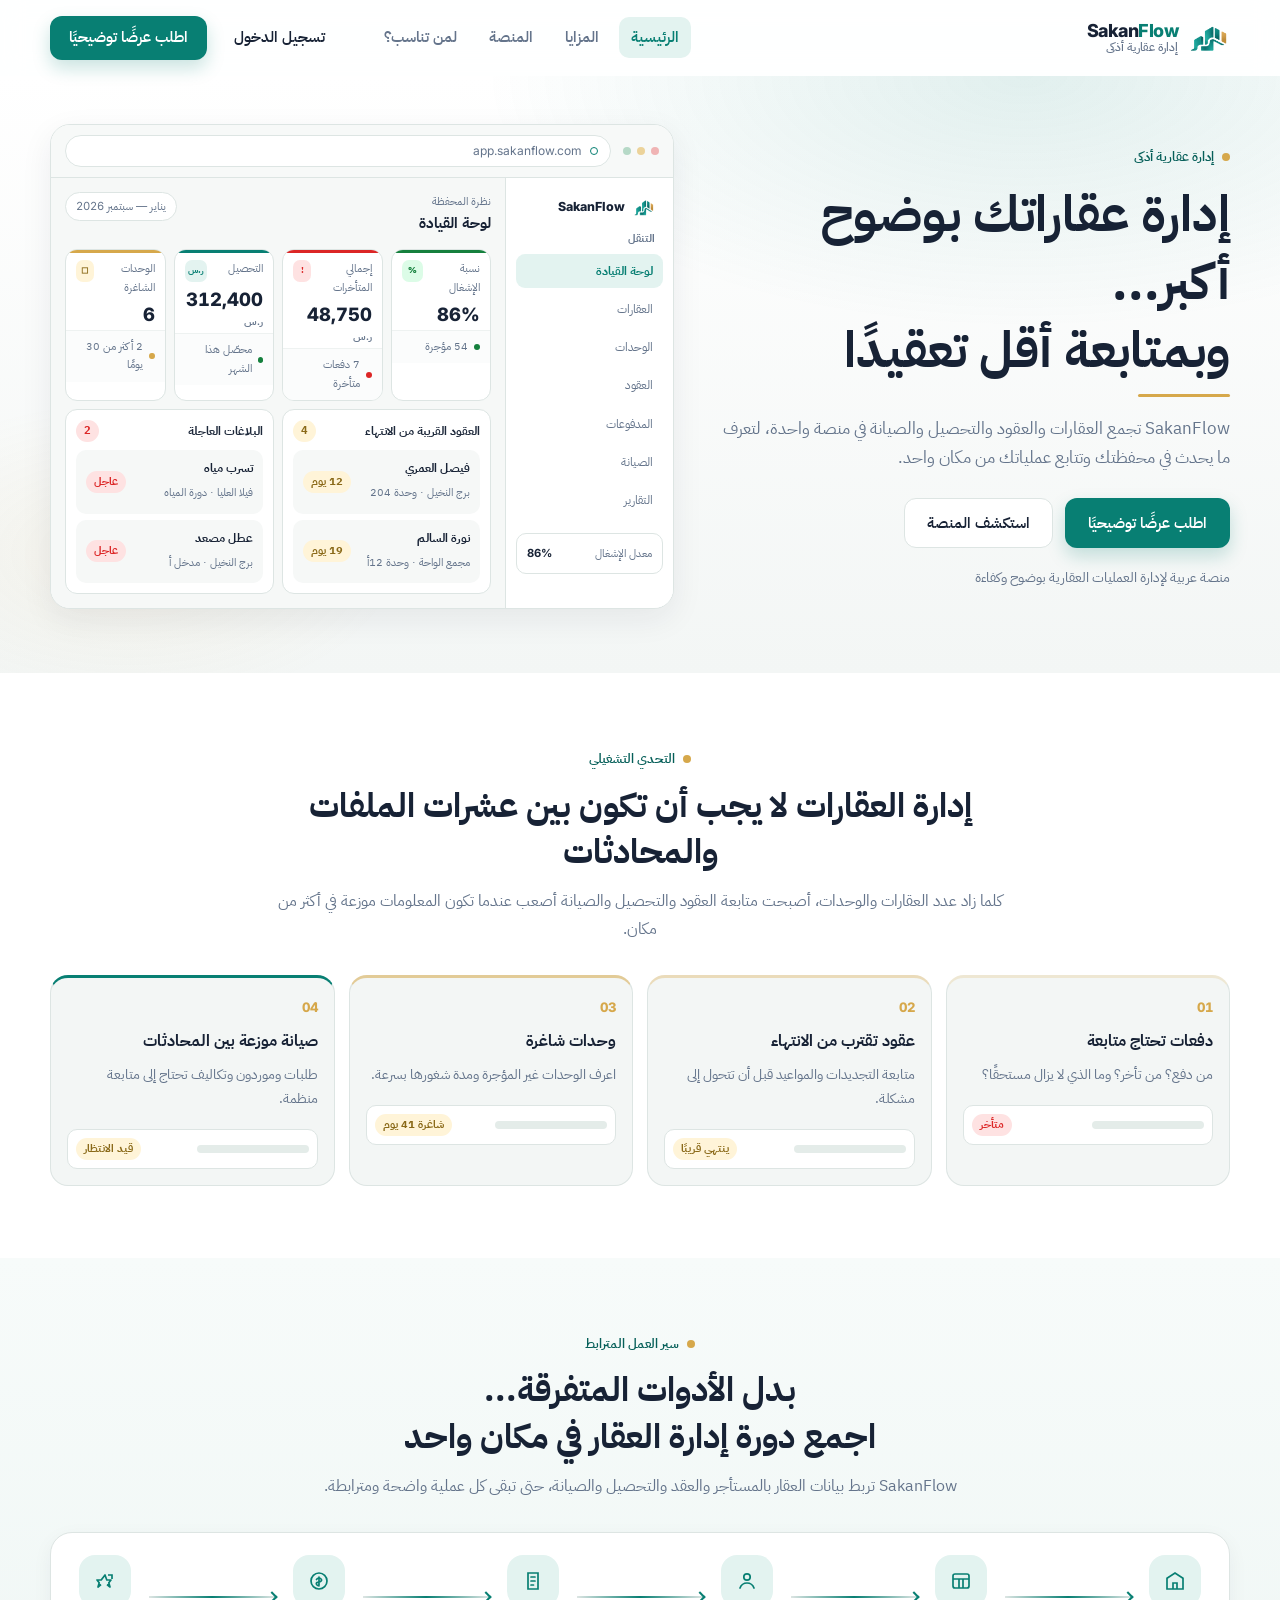
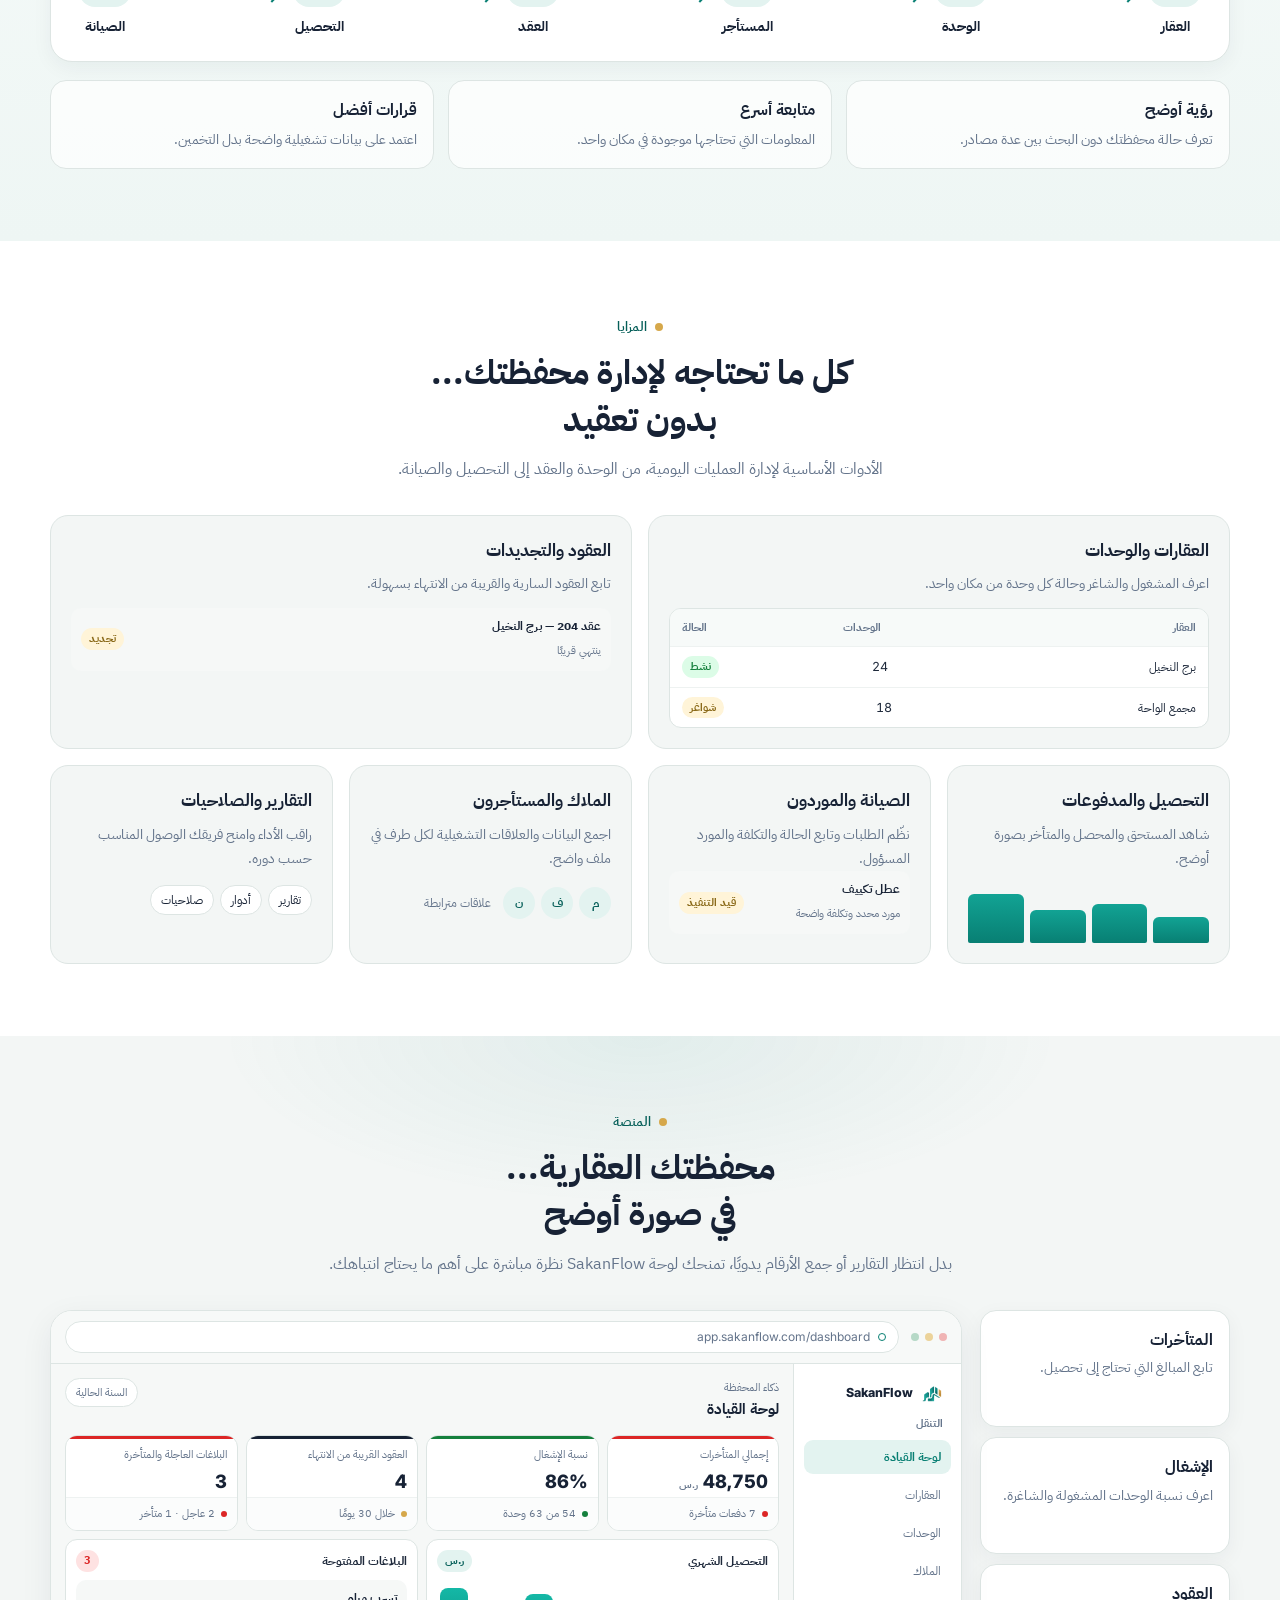
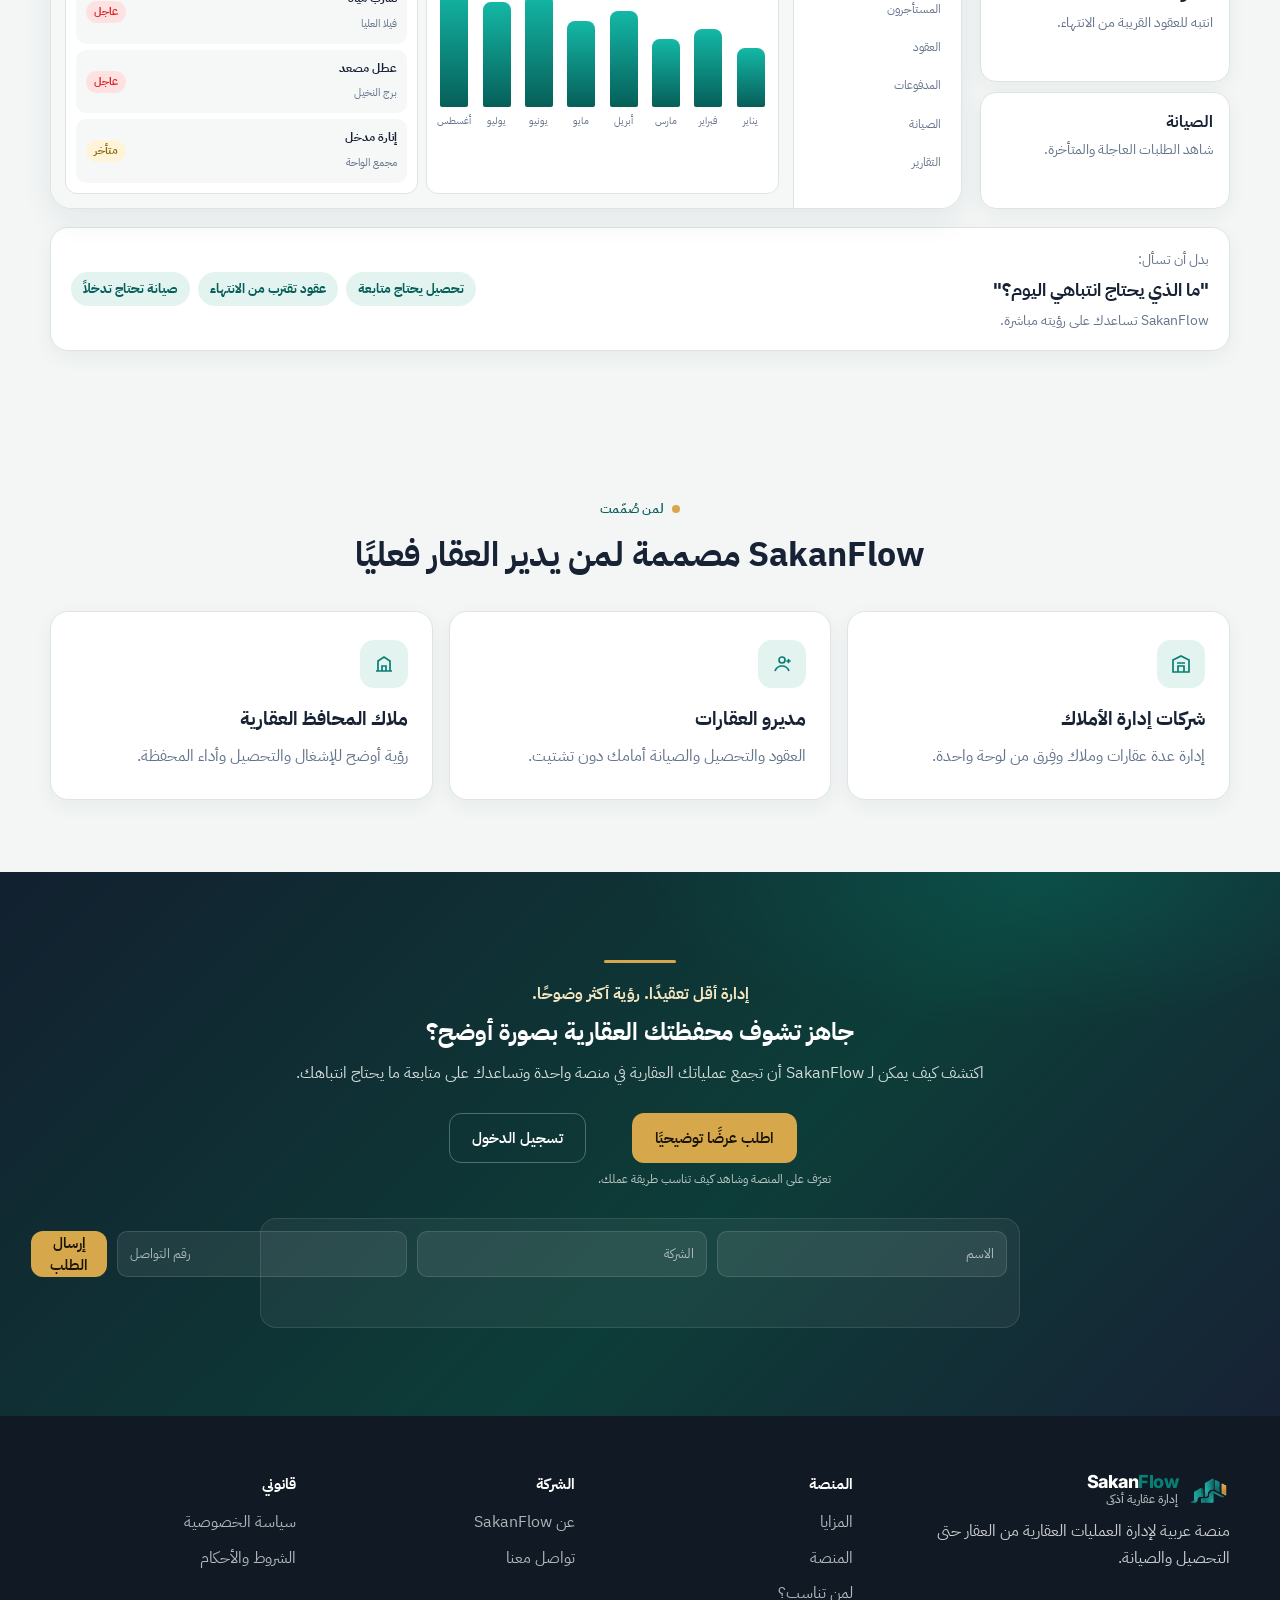
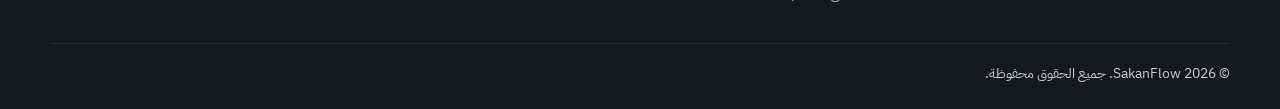
==== commit de1c8515: "up" ====
--- a/index.html
+++ b/index.html
@@ -33,9 +33,8 @@
         <ul class="nav-list">
           <li><a class="nav-link is-active" href="#home">الرئيسية</a></li>
           <li><a class="nav-link" href="#features">المزايا</a></li>
-          <li><a class="nav-link" href="#solutions">الحلول</a></li>
-          <li><a class="nav-link" href="#how">كيف تعمل؟</a></li>
-          <li><a class="nav-link" href="#reports">التقارير</a></li>
+          <li><a class="nav-link" href="#showcase">المنصة</a></li>
+          <li><a class="nav-link" href="#solutions">لمن تناسب؟</a></li>
         </ul>
         <div class="nav-actions">
           <a class="btn btn-ghost" href="#login">تسجيل الدخول</a>
@@ -60,20 +59,20 @@
         <div class="hero-copy reveal">
           <p class="eyebrow">
             <span class="eyebrow-dot"></span>
-            منصة عربية لإدارة الأملاك
+            إدارة عقارية أذكى
           </p>
           <h1>
-            إدارة عقاراتك...
-            <span>بدون فوضى الجداول والملفات</span>
+            إدارة عقاراتك بوضوح أكبر...
+            <span>وبمتابعة أقل تعقيدًا</span>
           </h1>
           <p class="lead">
-            SakanFlow تجمع العقارات والوحدات والعقود والتحصيل والصيانة في منصة واحدة، لتمنحك رؤية أوضح وتحكمًا أفضل في عملياتك العقارية.
+            SakanFlow تجمع العقارات والعقود والتحصيل والصيانة في منصة واحدة، لتعرف ما يحدث في محفظتك وتتابع عملياتك من مكان واحد.
           </p>
           <div class="hero-actions">
             <a class="btn btn-primary btn-lg" href="#demo">اطلب عرضًا توضيحيًا</a>
             <a class="btn btn-outline btn-lg" href="#features">استكشف المنصة</a>
           </div>
-          <p class="hero-trust">منصة عربية مصممة لإدارة العمليات العقارية بوضوح وكفاءة</p>
+          <p class="hero-trust">منصة عربية لإدارة العمليات العقارية بوضوح وكفاءة</p>
         </div>
 
         <div class="hero-visual reveal" style="--delay: 80ms">
@@ -207,13 +206,14 @@
       <div class="container">
         <div class="section-head reveal">
           <p class="eyebrow"><span class="eyebrow-dot"></span>التحدي التشغيلي</p>
-          <h2>كلما توسعت محفظتك العقارية...<br>تزداد التفاصيل التي تحتاج للمتابعة</h2>
+          <h2>إدارة العقارات لا يجب أن تكون بين عشرات الملفات والمحادثات</h2>
+          <p class="section-lead">كلما زاد عدد العقارات والوحدات، أصبحت متابعة العقود والتحصيل والصيانة أصعب عندما تكون المعلومات موزعة في أكثر من مكان.</p>
         </div>
         <div class="problem-grid">
           <article class="problem-card reveal" style="--delay: 0ms">
             <span class="problem-index num">01</span>
-            <h3>الدفعات والمتأخرات</h3>
-            <p>صعوبة معرفة ما تم تحصيله وما لا يزال مستحقًا.</p>
+            <h3>دفعات تحتاج متابعة</h3>
+            <p>من دفع؟ من تأخر؟ وما الذي لا يزال مستحقًا؟</p>
             <div class="problem-preview">
               <span class="row-ghost"></span>
               <span class="badge badge-danger">متأخر</span>
@@ -221,8 +221,8 @@
           </article>
           <article class="problem-card reveal" style="--delay: 60ms">
             <span class="problem-index num">02</span>
-            <h3>العقود والتجديد</h3>
-            <p>عقود تقترب من الانتهاء دون متابعة واضحة.</p>
+            <h3>عقود تقترب من الانتهاء</h3>
+            <p>متابعة التجديدات والمواعيد قبل أن تتحول إلى مشكلة.</p>
             <div class="problem-preview">
               <span class="row-ghost"></span>
               <span class="badge badge-warn">ينتهي قريبًا</span>
@@ -230,8 +230,8 @@
           </article>
           <article class="problem-card reveal" style="--delay: 120ms">
             <span class="problem-index num">03</span>
-            <h3>الوحدات الشاغرة</h3>
-            <p>صعوبة معرفة مدة الشغور وتأثيرها على الإيرادات.</p>
+            <h3>وحدات شاغرة</h3>
+            <p>اعرف الوحدات غير المؤجرة ومدة شغورها بسرعة.</p>
             <div class="problem-preview">
               <span class="row-ghost"></span>
               <span class="badge badge-gold">شاغرة 41 يوم</span>
@@ -239,20 +239,11 @@
           </article>
           <article class="problem-card reveal" style="--delay: 180ms">
             <span class="problem-index num">04</span>
-            <h3>الصيانة</h3>
-            <p>بلاغات وموردون وتكاليف موزعة بين المكالمات والمحادثات.</p>
+            <h3>صيانة موزعة بين المحادثات</h3>
+            <p>طلبات وموردون وتكاليف تحتاج إلى متابعة منظمة.</p>
             <div class="problem-preview">
               <span class="row-ghost"></span>
               <span class="badge badge-warn">قيد الانتظار</span>
-            </div>
-          </article>
-          <article class="problem-card reveal" style="--delay: 240ms">
-            <span class="problem-index num">05</span>
-            <h3>التقارير</h3>
-            <p>وقت طويل لجمع البيانات وتحويلها إلى صورة واضحة.</p>
-            <div class="problem-preview">
-              <span class="row-ghost"></span>
-              <span class="badge badge-muted">يدوي</span>
             </div>
           </article>
         </div>
@@ -263,8 +254,8 @@
       <div class="container">
         <div class="section-head reveal">
           <p class="eyebrow"><span class="eyebrow-dot"></span>سير العمل المترابط</p>
-          <h2>كل عملياتك العقارية في مكان واحد</h2>
-          <p class="section-lead">من بيانات العقار إلى التحصيل والصيانة، كل عملية مرتبطة بما قبلها وما بعدها.</p>
+          <h2>بدل الأدوات المتفرقة...<br>اجمع دورة إدارة العقار في مكان واحد</h2>
+          <p class="section-lead">SakanFlow تربط بيانات العقار بالمستأجر والعقد والتحصيل والصيانة، حتى تبقى كل عملية واضحة ومترابطة.</p>
         </div>
         <ol class="flow-track reveal">
           <li class="flow-node">
@@ -309,6 +300,11 @@
             <strong>الصيانة</strong>
           </li>
         </ol>
+        <div class="workflow-outcomes reveal" style="--delay: 100ms">
+          <article><h3>رؤية أوضح</h3><p>تعرف حالة محفظتك دون البحث بين عدة مصادر.</p></article>
+          <article><h3>متابعة أسرع</h3><p>المعلومات التي تحتاجها موجودة في مكان واحد.</p></article>
+          <article><h3>قرارات أفضل</h3><p>اعتمد على بيانات تشغيلية واضحة بدل التخمين.</p></article>
+        </div>
       </div>
     </section>
 
@@ -316,150 +312,81 @@
       <div class="container">
         <div class="section-head reveal">
           <p class="eyebrow"><span class="eyebrow-dot"></span>المزايا</p>
-          <h2>كل ما تحتاجه لإدارة محفظتك بوضوح</h2>
-        </div>
-
-        <div class="bento">
+          <h2>كل ما تحتاجه لإدارة محفظتك...<br>بدون تعقيد</h2>
+          <p class="section-lead">الأدوات الأساسية لإدارة العمليات اليومية، من الوحدة والعقد إلى التحصيل والصيانة.</p>
+        </div>
+
+        <div class="bento compact-bento">
           <article class="bento-card bento-lg reveal">
             <div class="bento-copy">
-              <h3>إدارة العقارات والوحدات</h3>
-              <p>تابع الإشغال والشواغر وبيانات كل عقار ووحدة.</p>
-            </div>
-            <div class="ui-preview">
-              <div class="ui-table">
-                <div class="ui-tr head">
-                  <span>العقار</span><span>الوحدات</span><span>الإشغال</span><span>الحالة</span>
-                </div>
-                <div class="ui-tr">
-                  <span>برج النخيل</span><span class="num">24</span><span class="num">92%</span><span class="badge badge-success">نشط</span>
-                </div>
-                <div class="ui-tr">
-                  <span>مجمع الواحة</span><span class="num">18</span><span class="num">78%</span><span class="badge badge-warn">شواغر</span>
-                </div>
-                <div class="ui-tr">
-                  <span>فيلا العليا</span><span class="num">1</span><span class="num">0%</span><span class="badge badge-gold">شاغرة</span>
-                </div>
-              </div>
-            </div>
-          </article>
-
-          <article class="bento-card bento-lg reveal" style="--delay: 80ms">
+              <h3>العقارات والوحدات</h3>
+              <p>اعرف المشغول والشاغر وحالة كل وحدة من مكان واحد.</p>
+            </div>
+            <div class="ui-table compact-table">
+              <div class="ui-tr head"><span>العقار</span><span>الوحدات</span><span>الحالة</span></div>
+              <div class="ui-tr"><span>برج النخيل</span><span class="num">24</span><span class="badge badge-success">نشط</span></div>
+              <div class="ui-tr"><span>مجمع الواحة</span><span class="num">18</span><span class="badge badge-warn">شواغر</span></div>
+            </div>
+          </article>
+
+          <article class="bento-card bento-lg reveal" style="--delay: 70ms">
             <div class="bento-copy">
               <h3>العقود والتجديدات</h3>
-              <p>راقب العقود السارية والقريبة من الانتهاء وحالة التحصيل.</p>
-            </div>
-            <div class="ui-preview">
-              <div class="contract-row">
-                <span>
-                  <b>عقد 204 — برج النخيل</b>
-                  <small>ينتهي 6 أكتوبر 2026</small>
-                </span>
-                <span class="badge badge-warn">تجديد</span>
-              </div>
-              <div class="contract-row">
-                <span>
-                  <b>عقد 12أ — مجمع الواحة</b>
-                  <small>ينتهي 13 أكتوبر 2026</small>
-                </span>
-                <span class="badge badge-success">ساري</span>
-              </div>
-              <div class="progress-line">
-                <span style="width: 72%"></span>
-              </div>
-              <p class="ui-meta">72% من العقود محصّلة بالكامل</p>
-            </div>
-          </article>
-
-          <article class="bento-card bento-wide reveal" style="--delay: 120ms">
-            <div class="bento-copy">
-              <h3>التحصيل والمدفوعات</h3>
-              <p>تابع المستحق والمحصل والمتأخر وسجل عمليات الدفع.</p>
-            </div>
-            <div class="payment-list">
-              <div class="payment-item">
-                <span class="pay-dot success"></span>
-                <span>
-                  <b>دفعة سبتمبر</b>
-                  <small>فيصل العمري</small>
-                </span>
-                <strong class="num">8,500 ر.س</strong>
-                <span class="badge badge-success">محصّل</span>
-              </div>
-              <div class="payment-item">
-                <span class="pay-dot danger"></span>
-                <span>
-                  <b>دفعة أغسطس</b>
-                  <small>خالد الحربي</small>
-                </span>
-                <strong class="num">6,200 ر.س</strong>
-                <span class="badge badge-danger">متأخر</span>
-              </div>
-              <div class="payment-item">
-                <span class="pay-dot gold"></span>
-                <span>
-                  <b>دفعة أكتوبر</b>
-                  <small>نورة السالم</small>
-                </span>
-                <strong class="num">7,400 ر.س</strong>
-                <span class="badge badge-gold">مستحق</span>
-              </div>
-            </div>
-          </article>
-
-          <article class="bento-card reveal">
+              <p>تابع العقود السارية والقريبة من الانتهاء بسهولة.</p>
+            </div>
+            <div class="contract-row">
+              <span><b>عقد 204 — برج النخيل</b><small>ينتهي قريبًا</small></span>
+              <span class="badge badge-warn">تجديد</span>
+            </div>
+          </article>
+
+          <article class="bento-card reveal" style="--delay: 100ms">
+            <h3>التحصيل والمدفوعات</h3>
+            <p>شاهد المستحق والمحصل والمتأخر بصورة أوضح.</p>
+            <div class="mini-bars" aria-hidden="true">
+              <span style="--h: 46%"></span><span style="--h: 70%"></span><span style="--h: 58%"></span><span style="--h: 88%"></span>
+            </div>
+          </article>
+
+          <article class="bento-card reveal" style="--delay: 130ms">
+            <h3>الصيانة والموردون</h3>
+            <p>نظّم الطلبات وتابع الحالة والتكلفة والمورد المسؤول.</p>
+            <div class="maint-item">
+              <span><b>عطل تكييف</b><small>مورد محدد وتكلفة واضحة</small></span>
+              <span class="badge badge-warn">قيد التنفيذ</span>
+            </div>
+          </article>
+
+          <article class="bento-card reveal" style="--delay: 160ms">
             <h3>الملاك والمستأجرون</h3>
-            <p>ملفات الأطراف مرتبطة بالعقارات والعقود والدفعات.</p>
-            <div class="avatar-row">
-              <span>م</span><span>ف</span><span>ن</span>
-              <small>ملاك ومستأجرون في سجل واحد</small>
-            </div>
-          </article>
-
-          <article class="bento-card reveal" style="--delay: 60ms">
-            <h3>الصيانة والموردون</h3>
-            <p>البلاغ، الأولوية، المورد، والتكلفة في مسار واحد.</p>
-            <div class="maint-item">
-              <span>
-                <b>عطل تكييف</b>
-                <small>مورد: خدمات المناخ</small>
-              </span>
-              <span class="badge badge-warn">قيد التنفيذ</span>
-            </div>
-          </article>
-
-          <article class="bento-card reveal" style="--delay: 90ms">
-            <h3>التقارير</h3>
-            <p>مؤشرات الإشغال والتحصيل والصيانة دون تجميع يدوي.</p>
-            <div class="mini-bars" aria-hidden="true">
-              <span style="--h: 46%"></span>
-              <span style="--h: 70%"></span>
-              <span style="--h: 58%"></span>
-              <span style="--h: 88%"></span>
-              <span style="--h: 64%"></span>
-            </div>
-          </article>
-
-          <article class="bento-card reveal" style="--delay: 120ms">
-            <h3>المستخدمون والصلاحيات</h3>
-            <p>أدوار واضحة لكل فرد في الفريق حسب ما يحتاج أن يراه أو يعدّله.</p>
-            <div class="perm-chips">
-              <span>مدير المحفظة</span>
-              <span>محاسب</span>
-              <span>مشرف صيانة</span>
-            </div>
+            <p>اجمع البيانات والعلاقات التشغيلية لكل طرف في ملف واضح.</p>
+            <div class="avatar-row"><span>م</span><span>ف</span><span>ن</span><small>علاقات مترابطة</small></div>
+          </article>
+
+          <article class="bento-card reveal" style="--delay: 190ms">
+            <h3>التقارير والصلاحيات</h3>
+            <p>راقب الأداء وامنح فريقك الوصول المناسب حسب دوره.</p>
+            <div class="perm-chips"><span>تقارير</span><span>أدوار</span><span>صلاحيات</span></div>
           </article>
         </div>
       </div>
     </section>
-
     <section class="section showcase" id="showcase">
       <div class="container">
         <div class="section-head reveal">
-          <p class="eyebrow"><span class="eyebrow-dot"></span>وضع المحفظة</p>
-          <h2>لا تنتظر التقرير...<br>اعرف وضع محفظتك الآن</h2>
-        </div>
-
-        <div class="showcase-frame reveal">
+          <p class="eyebrow"><span class="eyebrow-dot"></span>المنصة</p>
+          <h2>محفظتك العقارية...<br>في صورة أوضح</h2>
+          <p class="section-lead">بدل انتظار التقارير أو جمع الأرقام يدويًا، تمنحك لوحة SakanFlow نظرة مباشرة على أهم ما يحتاج انتباهك.</p>
+        </div>
+
+        <div class="showcase-layout reveal">
+          <div class="showcase-callouts" aria-label="مؤشرات لوحة SakanFlow">
+            <article><h3>المتأخرات</h3><p>تابع المبالغ التي تحتاج إلى تحصيل.</p></article>
+            <article><h3>الإشغال</h3><p>اعرف نسبة الوحدات المشغولة والشاغرة.</p></article>
+            <article><h3>العقود</h3><p>انتبه للعقود القريبة من الانتهاء.</p></article>
+            <article><h3>الصيانة</h3><p>شاهد الطلبات العاجلة والمتأخرة.</p></article>
+          </div>
+          <div class="showcase-frame">
           <div class="app-frame app-frame-lg">
             <div class="app-chrome">
               <div class="chrome-dots"><span></span><span></span><span></span></div>
@@ -552,6 +479,19 @@
               </div>
             </div>
           </div>
+          </div>
+        </div>
+        <div class="value-strip reveal" style="--delay: 120ms">
+          <div>
+            <span>بدل أن تسأل:</span>
+            <strong>"ما الذي يحتاج انتباهي اليوم؟"</strong>
+            <p>SakanFlow تساعدك على رؤيته مباشرة.</p>
+          </div>
+          <ul>
+            <li>تحصيل يحتاج متابعة</li>
+            <li>عقود تقترب من الانتهاء</li>
+            <li>صيانة تحتاج تدخلاً</li>
+          </ul>
         </div>
       </div>
     </section>
@@ -560,7 +500,7 @@
       <div class="container">
         <div class="section-head reveal">
           <p class="eyebrow"><span class="eyebrow-dot"></span>لمن صُمّمت</p>
-          <h2>مصممة لمن يدير العقار فعليًا</h2>
+          <h2>SakanFlow مصممة لمن يدير العقار فعليًا</h2>
         </div>
         <div class="audience-grid">
           <article class="audience-card reveal">
@@ -582,157 +522,7 @@
               <svg viewBox="0 0 24 24" fill="none"><path d="M4 19h16M6 19V9l6-4 6 4v10" stroke="currentColor" stroke-width="1.7"/><path d="M10 19v-5h4v5" stroke="currentColor" stroke-width="1.7"/></svg>
             </span>
             <h3>ملاك المحافظ العقارية</h3>
-            <p>رؤية أوضح للإشغال والتحصيل وأداء الأصول.</p>
-          </article>
-        </div>
-      </div>
-    </section>
-
-    <section class="section how" id="how">
-      <div class="container">
-        <div class="section-head reveal">
-          <p class="eyebrow"><span class="eyebrow-dot"></span>كيف تعمل؟</p>
-          <h2>من إضافة العقار إلى متابعة التحصيل...<br>كل شيء مترابط</h2>
-        </div>
-        <ol class="timeline">
-          <li class="reveal">
-            <span class="step-num num">01</span>
-            <h3>أضف عقاراتك ووحداتك</h3>
-          </li>
-          <li class="reveal" style="--delay: 70ms">
-            <span class="step-num num">02</span>
-            <h3>اربط الملاك والمستأجرين والعقود</h3>
-          </li>
-          <li class="reveal" style="--delay: 140ms">
-            <span class="step-num num">03</span>
-            <h3>تابع التحصيل والصيانة</h3>
-          </li>
-          <li class="reveal" style="--delay: 210ms">
-            <span class="step-num num">04</span>
-            <h3>راقب الأداء واتخذ قراراتك من التقارير</h3>
-          </li>
-        </ol>
-      </div>
-    </section>
-
-    <section class="section permissions" id="permissions">
-      <div class="container permissions-grid">
-        <div class="section-head align-start reveal">
-          <p class="eyebrow"><span class="eyebrow-dot"></span>الصلاحيات</p>
-          <h2>فريقك يعمل...<br>وأنت تعرف من يستطيع فعل ماذا</h2>
-          <p class="section-lead">تحدد الأدوار ما يمكن لكل مستخدم رؤيته أو تعديله، من متابعة العقود إلى العمليات الحساسة مثل التحصيل وإدارة المستخدمين.</p>
-          <ul class="perm-points">
-            <li>كل مستخدم مرتبط بدور واضح داخل الفريق.</li>
-            <li>الصلاحيات تُمنح حسب المهمة، لا بشكل مفتوح للجميع.</li>
-            <li>العمليات الحساسة تبقى محصورة بمن يحتاجها.</li>
-          </ul>
-        </div>
-        <div class="perm-frame reveal" style="--delay: 80ms">
-          <div class="app-frame">
-            <div class="app-chrome">
-              <div class="chrome-dots"><span></span><span></span><span></span></div>
-              <div class="chrome-url">الأدوار والصلاحيات</div>
-            </div>
-            <div class="perm-ui">
-              <div class="perm-user">
-                <span class="avatar">س</span>
-                <div>
-                  <b>سارة الدوسري</b>
-                  <small>المستخدم</small>
-                </div>
-                <span class="badge badge-success">نشط</span>
-              </div>
-              <div class="perm-role">
-                <span>الدور</span>
-                <strong>مدير المحفظة</strong>
-              </div>
-              <div class="perm-table">
-                <div class="ui-tr head"><span>الصلاحيات</span><span>الحالة</span></div>
-                <div class="ui-tr"><span>عرض العقارات والعقود</span><span class="badge badge-success">مسموح</span></div>
-                <div class="ui-tr"><span>تسجيل الدفعات</span><span class="badge badge-success">مسموح</span></div>
-                <div class="ui-tr"><span>إدارة المستخدمين</span><span class="badge badge-muted">محظور</span></div>
-              </div>
-              <div class="perm-activity">
-                <span>آخر نشاط</span>
-                <strong>تسجيل دفعة — برج النخيل</strong>
-                <small class="num">اليوم 09:41</small>
-              </div>
-            </div>
-          </div>
-        </div>
-      </div>
-    </section>
-
-    <section class="section reports" id="reports">
-      <div class="container">
-        <div class="section-head reveal">
-          <p class="eyebrow"><span class="eyebrow-dot"></span>التقارير</p>
-          <h2>الأرقام التي تحتاجها...<br>بدون تجميع يدوي</h2>
-          <p class="section-lead">تقارير تشغيلية جاهزة للتصدير إلى Excel وPDF عند الحاجة للمشاركة أو الأرشفة.</p>
-        </div>
-        <div class="reports-grid">
-          <article class="report-card reveal">
-            <div class="report-top">
-              <h3>المتأخرات</h3>
-              <span class="export-chip">Excel · PDF</span>
-            </div>
-            <p class="report-kpi num">48,750 <small>ر.س</small></p>
-            <p class="ui-meta">إجمالي المتبقي على الدفعات المتأخرة</p>
-            <div class="spark" aria-hidden="true">
-              <svg viewBox="0 0 160 48" preserveAspectRatio="none">
-                <path d="M0 36 22 30 44 33 66 22 88 26 110 14 132 18 160 8" fill="none" stroke="#DC2626" stroke-width="2.4"/>
-              </svg>
-            </div>
-          </article>
-          <article class="report-card reveal" style="--delay: 60ms">
-            <div class="report-top">
-              <h3>الإشغال والشغور</h3>
-              <span class="export-chip">Excel · PDF</span>
-            </div>
-            <div class="donut-row">
-              <svg class="donut" viewBox="0 0 72 72" aria-hidden="true">
-                <circle cx="36" cy="36" r="26"></circle>
-                <circle class="donut-val" cx="36" cy="36" r="26" stroke-dasharray="140 163"></circle>
-              </svg>
-              <div>
-                <p class="report-kpi num">86%</p>
-                <p class="ui-meta">6 وحدات شاغرة</p>
-              </div>
-            </div>
-          </article>
-          <article class="report-card reveal" style="--delay: 90ms">
-            <div class="report-top">
-              <h3>التحصيل</h3>
-              <span class="export-chip">Excel · PDF</span>
-            </div>
-            <p class="report-kpi num">312,400 <small>ر.س</small></p>
-            <div class="mini-bars tall" aria-hidden="true">
-              <span style="--h: 40%"></span>
-              <span style="--h: 58%"></span>
-              <span style="--h: 52%"></span>
-              <span style="--h: 76%"></span>
-              <span style="--h: 88%"></span>
-            </div>
-          </article>
-          <article class="report-card reveal" style="--delay: 120ms">
-            <div class="report-top">
-              <h3>تكاليف الصيانة</h3>
-              <span class="export-chip">Excel · PDF</span>
-            </div>
-            <p class="report-kpi num">18,640 <small>ر.س</small></p>
-            <p class="ui-meta">هذا الشهر · 9 بلاغات مغلقة</p>
-          </article>
-          <article class="report-card report-wide reveal" style="--delay: 150ms">
-            <div class="report-top">
-              <h3>العقود القريبة من الانتهاء</h3>
-              <span class="export-chip">Excel · PDF</span>
-            </div>
-            <div class="ui-table">
-              <div class="ui-tr head"><span>المستأجر</span><span>الوحدة</span><span>المتبقي</span></div>
-              <div class="ui-tr"><span>فيصل العمري</span><span>204 — برج النخيل</span><span class="badge badge-warn">12 يوم</span></div>
-              <div class="ui-tr"><span>نورة السالم</span><span>12أ — مجمع الواحة</span><span class="badge badge-warn">19 يوم</span></div>
-              <div class="ui-tr"><span>خالد الحربي</span><span>فيلا العليا</span><span class="badge badge-gold">27 يوم</span></div>
-            </div>
+            <p>رؤية أوضح للإشغال والتحصيل وأداء المحفظة.</p>
           </article>
         </div>
       </div>
@@ -741,10 +531,14 @@
     <section class="final-cta" id="demo">
       <div class="container cta-inner reveal">
         <span class="gold-rule" aria-hidden="true"></span>
-        <h2>جاهز لإدارة عقاراتك بطريقة أذكى؟</h2>
-        <p>اكتشف كيف تساعدك SakanFlow على تنظيم عملياتك العقارية ومتابعة محفظتك من مكان واحد.</p>
+        <p class="cta-kicker">إدارة أقل تعقيدًا. رؤية أكثر وضوحًا.</p>
+        <h2>جاهز تشوف محفظتك العقارية بصورة أوضح؟</h2>
+        <p>اكتشف كيف يمكن لـ SakanFlow أن تجمع عملياتك العقارية في منصة واحدة وتساعدك على متابعة ما يحتاج انتباهك.</p>
         <div class="hero-actions">
-          <a class="btn btn-gold btn-lg" href="#demo-request">اطلب عرضًا توضيحيًا</a>
+          <div class="cta-primary-wrap">
+            <a class="btn btn-gold btn-lg" href="#demo-request">اطلب عرضًا توضيحيًا</a>
+            <small>تعرّف على المنصة وشاهد كيف تناسب طريقة عملك.</small>
+          </div>
           <a class="btn btn-on-dark btn-lg" href="#login">تسجيل الدخول</a>
         </div>
         <form class="demo-form" id="demo-request" action="#" method="get">
@@ -787,8 +581,8 @@
         <h2>المنصة</h2>
         <ul>
           <li><a href="#features">المزايا</a></li>
-          <li><a href="#solutions">الحلول</a></li>
-          <li><a href="#reports">التقارير</a></li>
+          <li><a href="#showcase">المنصة</a></li>
+          <li><a href="#solutions">لمن تناسب؟</a></li>
         </ul>
       </div>
       <div>
@@ -814,3 +608,4 @@
   <script src="js/main.js"></script>
 </body>
 </html>
+
--- a/css/style.css
+++ b/css/style.css
@@ -141,13 +141,13 @@
 }
 
 .section {
-  padding: 88px 0;
+  padding: 72px 0;
 }
 
 .section-head {
   max-width: 740px;
   margin-inline: auto;
-  margin-bottom: 40px;
+  margin-bottom: 32px;
   text-align: center;
 }
 
@@ -376,7 +376,7 @@
 
 .hero {
   position: relative;
-  padding: 56px 0 72px;
+  padding: 48px 0 64px;
   overflow: hidden;
 }
 
@@ -802,7 +802,7 @@
 
 .problem-grid {
   display: grid;
-  grid-template-columns: repeat(5, minmax(0, 1fr));
+  grid-template-columns: repeat(4, minmax(0, 1fr));
   gap: 14px;
 }
 
@@ -811,15 +811,14 @@
   border: 1px solid var(--border);
   border-top: 3px solid rgba(214, 168, 75, 0.2);
   border-radius: var(--radius);
-  padding: 20px 16px 16px;
-  min-height: 230px;
+  padding: 18px 16px 16px;
+  min-height: 184px;
   position: relative;
 }
 
 .problem-card:nth-child(2) { border-top: 3px solid rgba(214, 168, 75, 0.35); }
 .problem-card:nth-child(3) { border-top: 3px solid rgba(214, 168, 75, 0.55); }
-.problem-card:nth-child(4) { border-top: 3px solid rgba(8, 127, 115, 0.45); }
-.problem-card:nth-child(5) { border-top: 3px solid var(--primary); }
+.problem-card:nth-child(4) { border-top: 3px solid var(--primary); }
 
 .problem-index {
   display: block;
@@ -942,6 +941,30 @@
   border-bottom: 2px solid var(--primary);
   transform: translateY(-50%) rotate(-45deg);
 }
+.workflow-outcomes {
+  display: grid;
+  grid-template-columns: repeat(3, minmax(0, 1fr));
+  gap: 14px;
+  margin-top: 18px;
+}
+
+.workflow-outcomes article {
+  background: rgba(255, 255, 255, 0.72);
+  border: 1px solid var(--border);
+  border-radius: 16px;
+  padding: 16px;
+}
+
+.workflow-outcomes h3 {
+  color: var(--navy);
+  font-size: 1rem;
+  margin-bottom: 4px;
+}
+
+.workflow-outcomes p {
+  color: var(--muted);
+  font-size: 0.88rem;
+}
 
 .features {
   background: #fff;
@@ -983,6 +1006,21 @@
 
 .bento-copy {
   margin-bottom: 16px;
+}
+.compact-bento .bento-card {
+  min-height: 188px;
+}
+
+.compact-bento .bento-lg {
+  min-height: 216px;
+}
+
+.compact-bento .bento-copy {
+  margin-bottom: 12px;
+}
+
+.compact-table .ui-tr {
+  grid-template-columns: 1.3fr 0.7fr auto;
 }
 
 .ui-preview,
@@ -1108,6 +1146,82 @@
   background:
     radial-gradient(700px 280px at 50% 0%, rgba(8, 127, 115, 0.08), transparent 60%),
     var(--background);
+}
+.showcase-layout {
+  display: grid;
+  grid-template-columns: minmax(190px, 250px) minmax(0, 1fr);
+  gap: 18px;
+  align-items: stretch;
+}
+
+.showcase-frame {
+  min-width: 0;
+}
+
+.showcase-callouts {
+  display: grid;
+  gap: 10px;
+}
+
+.showcase-callouts article {
+  background: #fff;
+  border: 1px solid var(--border);
+  border-radius: 16px;
+  padding: 16px;
+  box-shadow: var(--shadow-soft);
+}
+
+.showcase-callouts h3 {
+  color: var(--navy);
+  font-size: 0.98rem;
+  margin-bottom: 4px;
+}
+
+.showcase-callouts p {
+  color: var(--muted);
+  font-size: 0.86rem;
+  line-height: 1.6;
+}
+
+.value-strip {
+  display: flex;
+  justify-content: space-between;
+  gap: 20px;
+  margin-top: 18px;
+  padding: 18px 20px;
+  background: #fff;
+  border: 1px solid var(--border);
+  border-radius: 18px;
+  box-shadow: var(--shadow-soft);
+}
+
+.value-strip span,
+.value-strip p {
+  color: var(--muted);
+  font-size: 0.9rem;
+}
+
+.value-strip strong {
+  display: block;
+  color: var(--navy);
+  font-size: 1.12rem;
+  margin: 2px 0;
+}
+
+.value-strip ul {
+  display: flex;
+  flex-wrap: wrap;
+  align-items: center;
+  gap: 8px;
+}
+
+.value-strip li {
+  background: var(--soft-teal);
+  color: var(--primary-dark);
+  border-radius: 999px;
+  padding: 6px 12px;
+  font-size: 0.82rem;
+  font-weight: 700;
 }
 
 .bar-chart {
@@ -1399,6 +1513,24 @@
 
 .final-cta .hero-actions {
   justify-content: center;
+  align-items: start;
+}
+.cta-kicker {
+  color: #f3e6c0 !important;
+  font-weight: 700;
+  opacity: 1 !important;
+  margin: 0 0 8px;
+}
+
+.cta-primary-wrap {
+  display: grid;
+  justify-items: center;
+  gap: 6px;
+}
+
+.cta-primary-wrap small {
+  color: rgba(255, 255, 255, 0.72);
+  font-size: 0.76rem;
 }
 
 .demo-form {
@@ -1591,6 +1723,7 @@
 @media (max-width: 1024px) {
   .hero-grid,
   .permissions-grid,
+  .showcase-layout,
   .footer-grid {
     grid-template-columns: 1fr;
   }
@@ -1615,6 +1748,7 @@
   .reports-grid,
   .audience-grid,
   .timeline,
+  .workflow-outcomes,
   .bento {
     grid-template-columns: 1fr 1fr;
   }
@@ -1674,6 +1808,8 @@
 
   .problem-grid,
   .flow-track,
+  .workflow-outcomes,
+  .showcase-callouts,
   .mini-panels,
   .showcase-split,
   .payment-list,
@@ -1762,6 +1898,15 @@
 
   .bar-chart {
     height: 120px;
+  }
+
+  .value-strip {
+    display: grid;
+  }
+
+  .value-strip ul {
+    display: grid;
+    align-items: stretch;
   }
 
   .chrome-url {
@@ -1792,3 +1937,4 @@
 body.modal-open {
   overflow: hidden;
 }
+
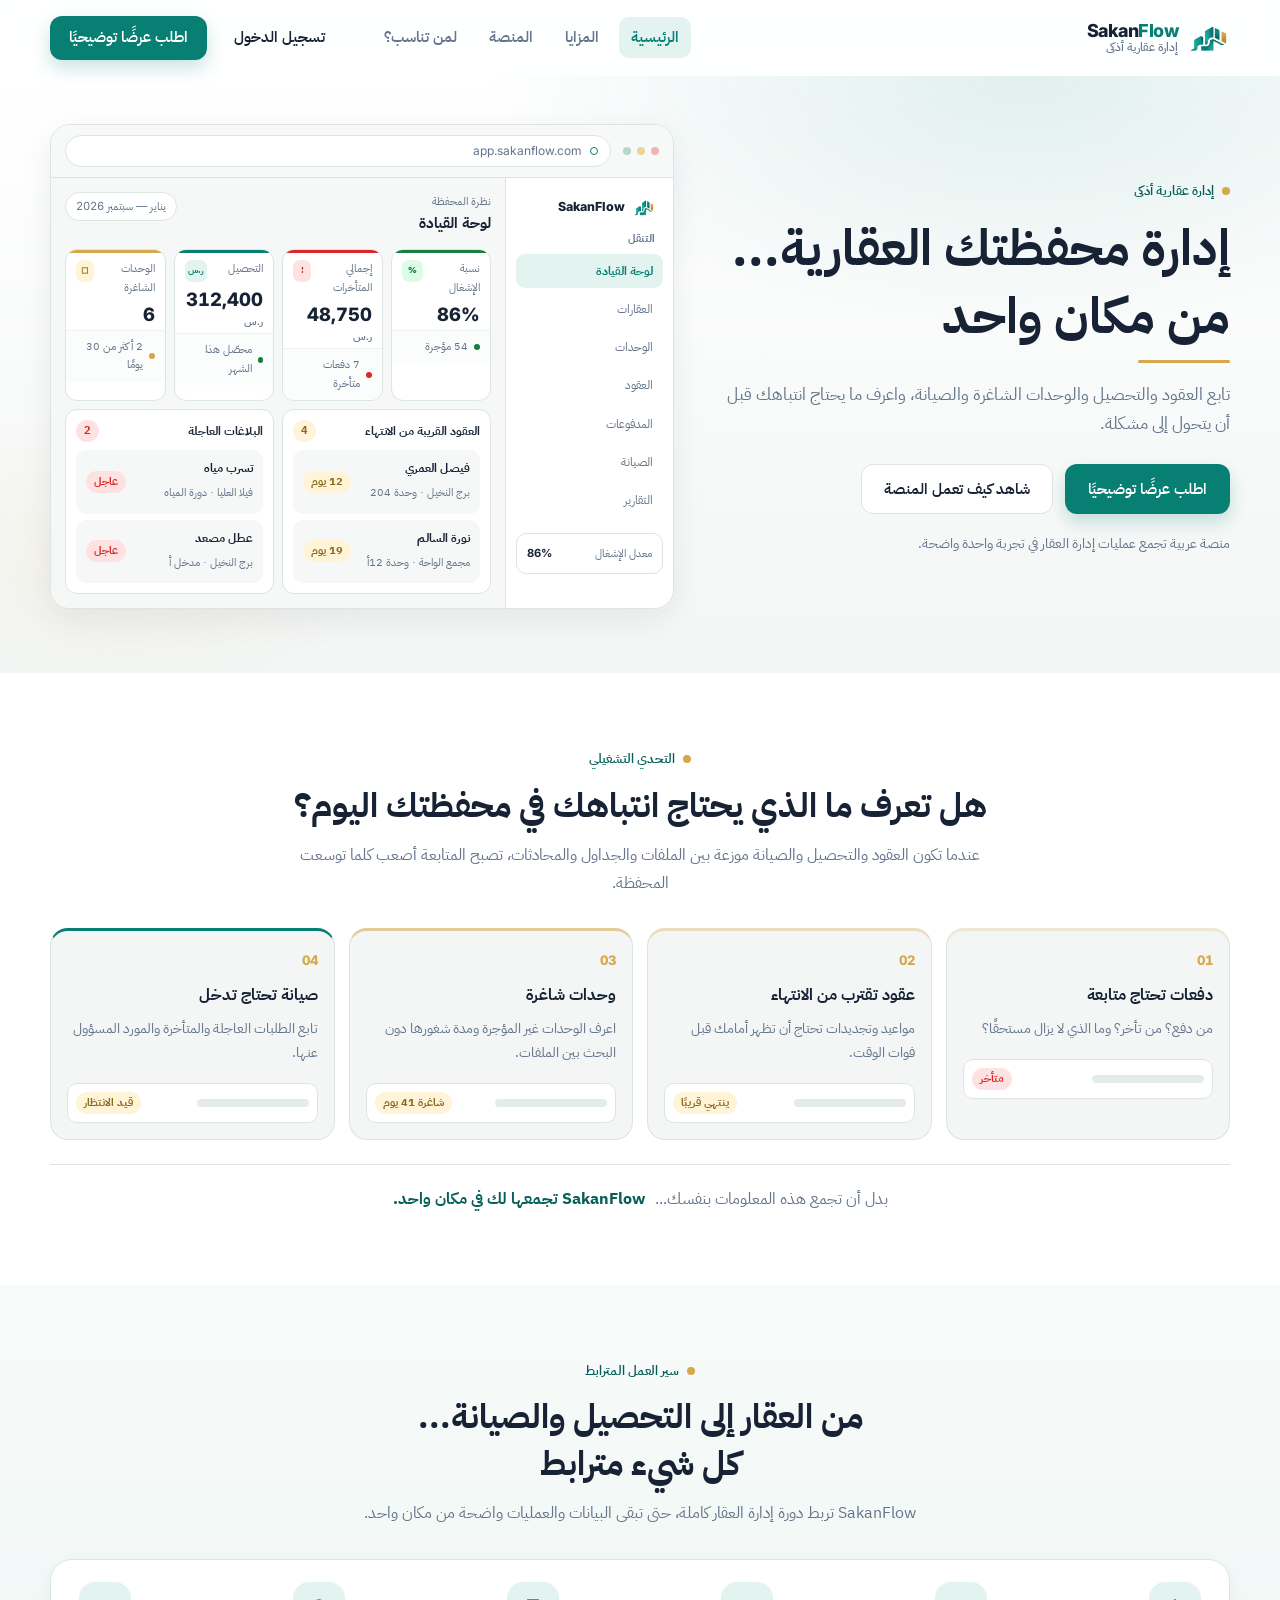
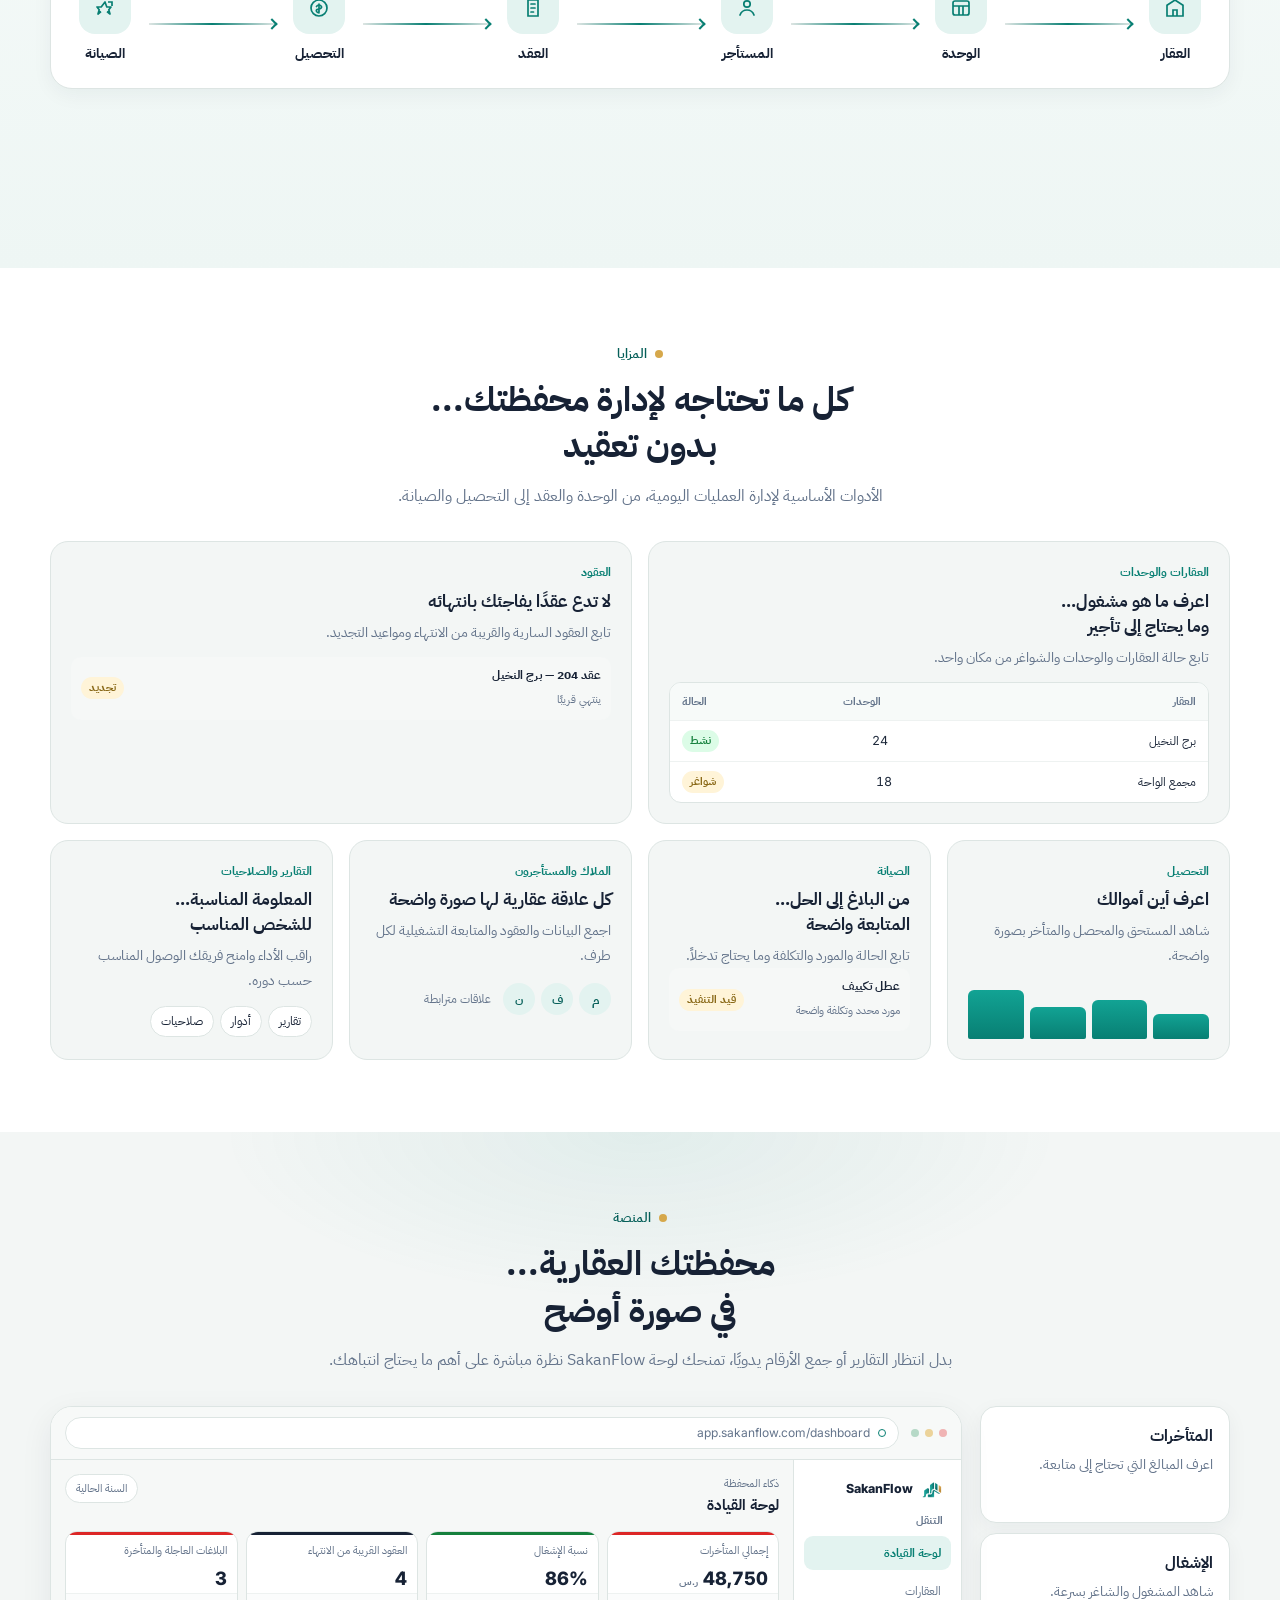
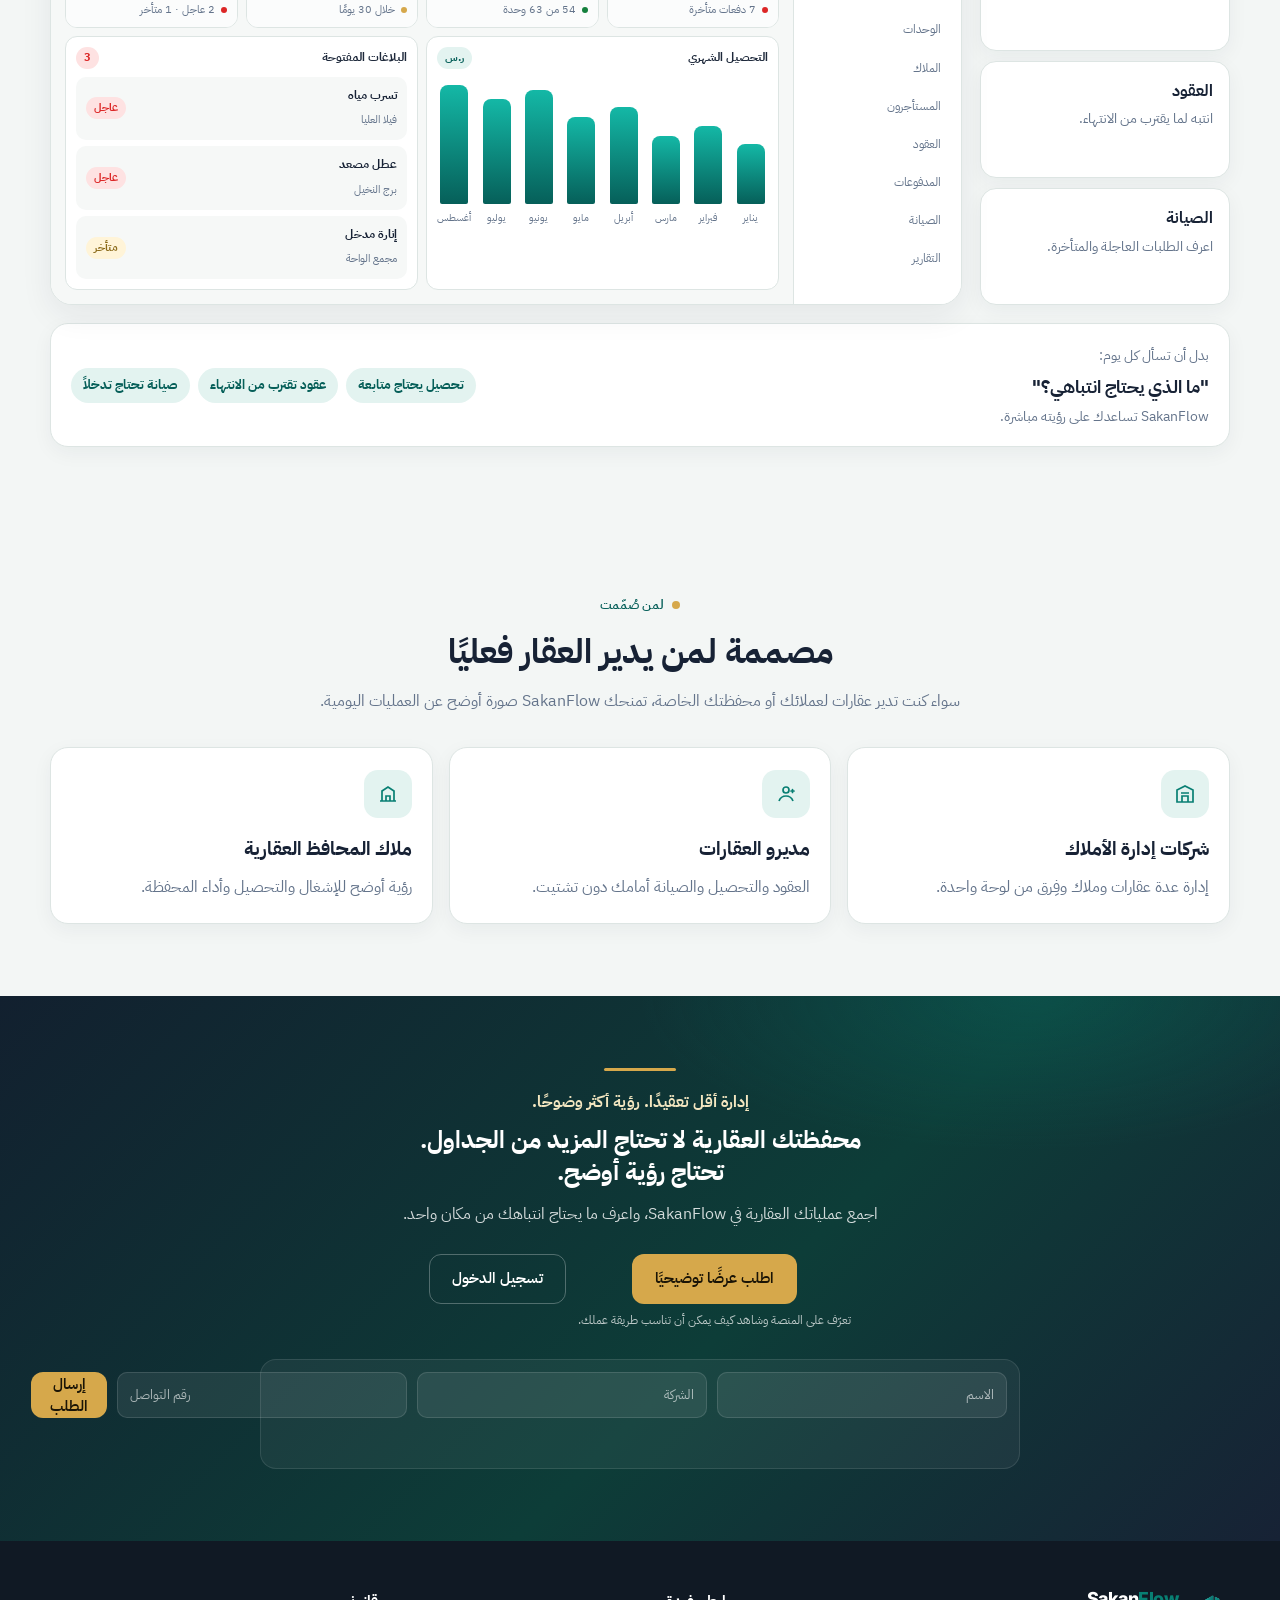
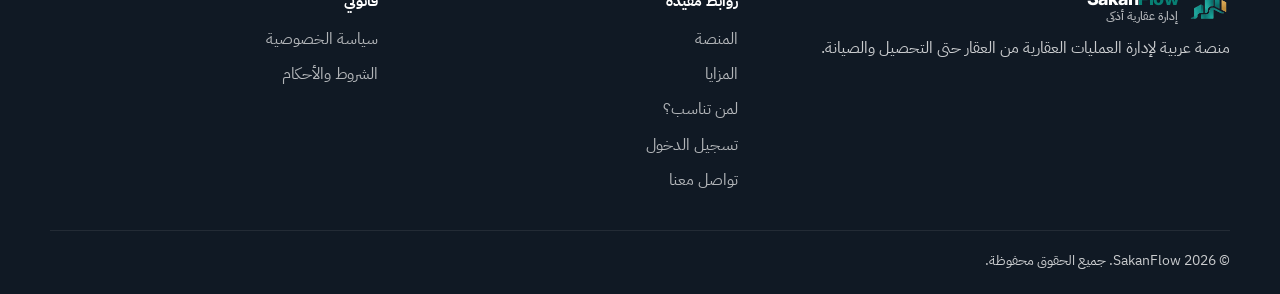
==== commit f101c60c: "up" ====
--- a/index.html
+++ b/index.html
@@ -62,17 +62,17 @@
             إدارة عقارية أذكى
           </p>
           <h1>
-            إدارة عقاراتك بوضوح أكبر...
-            <span>وبمتابعة أقل تعقيدًا</span>
+            إدارة محفظتك العقارية...
+            <span>من مكان واحد</span>
           </h1>
           <p class="lead">
-            SakanFlow تجمع العقارات والعقود والتحصيل والصيانة في منصة واحدة، لتعرف ما يحدث في محفظتك وتتابع عملياتك من مكان واحد.
+            تابع العقود والتحصيل والوحدات الشاغرة والصيانة، واعرف ما يحتاج انتباهك قبل أن يتحول إلى مشكلة.
           </p>
           <div class="hero-actions">
             <a class="btn btn-primary btn-lg" href="#demo">اطلب عرضًا توضيحيًا</a>
-            <a class="btn btn-outline btn-lg" href="#features">استكشف المنصة</a>
+            <a class="btn btn-outline btn-lg" href="#showcase">شاهد كيف تعمل المنصة</a>
           </div>
-          <p class="hero-trust">منصة عربية لإدارة العمليات العقارية بوضوح وكفاءة</p>
+          <p class="hero-trust">منصة عربية تجمع عمليات إدارة العقار في تجربة واحدة واضحة.</p>
         </div>
 
         <div class="hero-visual reveal" style="--delay: 80ms">
@@ -206,8 +206,8 @@
       <div class="container">
         <div class="section-head reveal">
           <p class="eyebrow"><span class="eyebrow-dot"></span>التحدي التشغيلي</p>
-          <h2>إدارة العقارات لا يجب أن تكون بين عشرات الملفات والمحادثات</h2>
-          <p class="section-lead">كلما زاد عدد العقارات والوحدات، أصبحت متابعة العقود والتحصيل والصيانة أصعب عندما تكون المعلومات موزعة في أكثر من مكان.</p>
+          <h2>هل تعرف ما الذي يحتاج انتباهك في محفظتك اليوم؟</h2>
+          <p class="section-lead">عندما تكون العقود والتحصيل والصيانة موزعة بين الملفات والجداول والمحادثات، تصبح المتابعة أصعب كلما توسعت المحفظة.</p>
         </div>
         <div class="problem-grid">
           <article class="problem-card reveal" style="--delay: 0ms">
@@ -222,7 +222,7 @@
           <article class="problem-card reveal" style="--delay: 60ms">
             <span class="problem-index num">02</span>
             <h3>عقود تقترب من الانتهاء</h3>
-            <p>متابعة التجديدات والمواعيد قبل أن تتحول إلى مشكلة.</p>
+            <p>مواعيد وتجديدات تحتاج أن تظهر أمامك قبل فوات الوقت.</p>
             <div class="problem-preview">
               <span class="row-ghost"></span>
               <span class="badge badge-warn">ينتهي قريبًا</span>
@@ -231,7 +231,7 @@
           <article class="problem-card reveal" style="--delay: 120ms">
             <span class="problem-index num">03</span>
             <h3>وحدات شاغرة</h3>
-            <p>اعرف الوحدات غير المؤجرة ومدة شغورها بسرعة.</p>
+            <p>اعرف الوحدات غير المؤجرة ومدة شغورها دون البحث بين الملفات.</p>
             <div class="problem-preview">
               <span class="row-ghost"></span>
               <span class="badge badge-gold">شاغرة 41 يوم</span>
@@ -239,13 +239,17 @@
           </article>
           <article class="problem-card reveal" style="--delay: 180ms">
             <span class="problem-index num">04</span>
-            <h3>صيانة موزعة بين المحادثات</h3>
-            <p>طلبات وموردون وتكاليف تحتاج إلى متابعة منظمة.</p>
+            <h3>صيانة تحتاج تدخل</h3>
+            <p>تابع الطلبات العاجلة والمتأخرة والمورد المسؤول عنها.</p>
             <div class="problem-preview">
               <span class="row-ghost"></span>
               <span class="badge badge-warn">قيد الانتظار</span>
             </div>
           </article>
+        </div>
+        <div class="problem-transition reveal" style="--delay: 120ms">
+          <span>بدل أن تجمع هذه المعلومات بنفسك...</span>
+          <strong>SakanFlow تجمعها لك في مكان واحد.</strong>
         </div>
       </div>
     </section>
@@ -254,8 +258,8 @@
       <div class="container">
         <div class="section-head reveal">
           <p class="eyebrow"><span class="eyebrow-dot"></span>سير العمل المترابط</p>
-          <h2>بدل الأدوات المتفرقة...<br>اجمع دورة إدارة العقار في مكان واحد</h2>
-          <p class="section-lead">SakanFlow تربط بيانات العقار بالمستأجر والعقد والتحصيل والصيانة، حتى تبقى كل عملية واضحة ومترابطة.</p>
+          <h2>من العقار إلى التحصيل والصيانة...<br>كل شيء مترابط</h2>
+          <p class="section-lead">SakanFlow تربط دورة إدارة العقار كاملة، حتى تبقى البيانات والعمليات واضحة من مكان واحد.</p>
         </div>
         <ol class="flow-track reveal">
           <li class="flow-node">
@@ -301,9 +305,9 @@
           </li>
         </ol>
         <div class="workflow-outcomes reveal" style="--delay: 100ms">
-          <article><h3>رؤية أوضح</h3><p>تعرف حالة محفظتك دون البحث بين عدة مصادر.</p></article>
-          <article><h3>متابعة أسرع</h3><p>المعلومات التي تحتاجها موجودة في مكان واحد.</p></article>
-          <article><h3>قرارات أفضل</h3><p>اعتمد على بيانات تشغيلية واضحة بدل التخمين.</p></article>
+          <article><h3>رؤية أوضح</h3><p>اعرف حالة محفظتك وما يحتاج انتباهك.</p></article>
+          <article><h3>متابعة أسرع</h3><p>المعلومات الأساسية أمامك دون التنقل بين عدة مصادر.</p></article>
+          <article><h3>قرارات أفضل</h3><p>اعتمد على صورة تشغيلية واضحة بدل البحث والتخمين.</p></article>
         </div>
       </div>
     </section>
@@ -319,8 +323,8 @@
         <div class="bento compact-bento">
           <article class="bento-card bento-lg reveal">
             <div class="bento-copy">
-              <h3>العقارات والوحدات</h3>
-              <p>اعرف المشغول والشاغر وحالة كل وحدة من مكان واحد.</p>
+              <span class="bento-category">العقارات والوحدات</span><h3>اعرف ما هو مشغول...<br>وما يحتاج إلى تأجير</h3>
+              <p>تابع حالة العقارات والوحدات والشواغر من مكان واحد.</p>
             </div>
             <div class="ui-table compact-table">
               <div class="ui-tr head"><span>العقار</span><span>الوحدات</span><span>الحالة</span></div>
@@ -331,8 +335,8 @@
 
           <article class="bento-card bento-lg reveal" style="--delay: 70ms">
             <div class="bento-copy">
-              <h3>العقود والتجديدات</h3>
-              <p>تابع العقود السارية والقريبة من الانتهاء بسهولة.</p>
+              <span class="bento-category">العقود</span><h3>لا تدع عقدًا يفاجئك بانتهائه</h3>
+              <p>تابع العقود السارية والقريبة من الانتهاء ومواعيد التجديد.</p>
             </div>
             <div class="contract-row">
               <span><b>عقد 204 — برج النخيل</b><small>ينتهي قريبًا</small></span>
@@ -341,16 +345,16 @@
           </article>
 
           <article class="bento-card reveal" style="--delay: 100ms">
-            <h3>التحصيل والمدفوعات</h3>
-            <p>شاهد المستحق والمحصل والمتأخر بصورة أوضح.</p>
+            <span class="bento-category">التحصيل</span><h3>اعرف أين أموالك</h3>
+            <p>شاهد المستحق والمحصل والمتأخر بصورة واضحة.</p>
             <div class="mini-bars" aria-hidden="true">
               <span style="--h: 46%"></span><span style="--h: 70%"></span><span style="--h: 58%"></span><span style="--h: 88%"></span>
             </div>
           </article>
 
           <article class="bento-card reveal" style="--delay: 130ms">
-            <h3>الصيانة والموردون</h3>
-            <p>نظّم الطلبات وتابع الحالة والتكلفة والمورد المسؤول.</p>
+            <span class="bento-category">الصيانة</span><h3>من البلاغ إلى الحل...<br>المتابعة واضحة</h3>
+            <p>تابع الحالة والمورد والتكلفة وما يحتاج تدخلاً.</p>
             <div class="maint-item">
               <span><b>عطل تكييف</b><small>مورد محدد وتكلفة واضحة</small></span>
               <span class="badge badge-warn">قيد التنفيذ</span>
@@ -358,13 +362,13 @@
           </article>
 
           <article class="bento-card reveal" style="--delay: 160ms">
-            <h3>الملاك والمستأجرون</h3>
-            <p>اجمع البيانات والعلاقات التشغيلية لكل طرف في ملف واضح.</p>
+            <span class="bento-category">الملاك والمستأجرون</span><h3>كل علاقة عقارية لها صورة واضحة</h3>
+            <p>اجمع البيانات والعقود والمتابعة التشغيلية لكل طرف.</p>
             <div class="avatar-row"><span>م</span><span>ف</span><span>ن</span><small>علاقات مترابطة</small></div>
           </article>
 
           <article class="bento-card reveal" style="--delay: 190ms">
-            <h3>التقارير والصلاحيات</h3>
+            <span class="bento-category">التقارير والصلاحيات</span><h3>المعلومة المناسبة...<br>للشخص المناسب</h3>
             <p>راقب الأداء وامنح فريقك الوصول المناسب حسب دوره.</p>
             <div class="perm-chips"><span>تقارير</span><span>أدوار</span><span>صلاحيات</span></div>
           </article>
@@ -381,10 +385,10 @@
 
         <div class="showcase-layout reveal">
           <div class="showcase-callouts" aria-label="مؤشرات لوحة SakanFlow">
-            <article><h3>المتأخرات</h3><p>تابع المبالغ التي تحتاج إلى تحصيل.</p></article>
-            <article><h3>الإشغال</h3><p>اعرف نسبة الوحدات المشغولة والشاغرة.</p></article>
-            <article><h3>العقود</h3><p>انتبه للعقود القريبة من الانتهاء.</p></article>
-            <article><h3>الصيانة</h3><p>شاهد الطلبات العاجلة والمتأخرة.</p></article>
+            <article><h3>المتأخرات</h3><p>اعرف المبالغ التي تحتاج إلى متابعة.</p></article>
+            <article><h3>الإشغال</h3><p>شاهد المشغول والشاغر بسرعة.</p></article>
+            <article><h3>العقود</h3><p>انتبه لما يقترب من الانتهاء.</p></article>
+            <article><h3>الصيانة</h3><p>اعرف الطلبات العاجلة والمتأخرة.</p></article>
           </div>
           <div class="showcase-frame">
           <div class="app-frame app-frame-lg">
@@ -483,8 +487,8 @@
         </div>
         <div class="value-strip reveal" style="--delay: 120ms">
           <div>
-            <span>بدل أن تسأل:</span>
-            <strong>"ما الذي يحتاج انتباهي اليوم؟"</strong>
+            <span>بدل أن تسأل كل يوم:</span>
+            <strong>"ما الذي يحتاج انتباهي؟"</strong>
             <p>SakanFlow تساعدك على رؤيته مباشرة.</p>
           </div>
           <ul>
@@ -500,7 +504,7 @@
       <div class="container">
         <div class="section-head reveal">
           <p class="eyebrow"><span class="eyebrow-dot"></span>لمن صُمّمت</p>
-          <h2>SakanFlow مصممة لمن يدير العقار فعليًا</h2>
+          <h2>مصممة لمن يدير العقار فعليًا</h2><p class="section-lead">سواء كنت تدير عقارات لعملائك أو محفظتك الخاصة، تمنحك SakanFlow صورة أوضح عن العمليات اليومية.</p>
         </div>
         <div class="audience-grid">
           <article class="audience-card reveal">
@@ -532,22 +536,29 @@
       <div class="container cta-inner reveal">
         <span class="gold-rule" aria-hidden="true"></span>
         <p class="cta-kicker">إدارة أقل تعقيدًا. رؤية أكثر وضوحًا.</p>
-        <h2>جاهز تشوف محفظتك العقارية بصورة أوضح؟</h2>
-        <p>اكتشف كيف يمكن لـ SakanFlow أن تجمع عملياتك العقارية في منصة واحدة وتساعدك على متابعة ما يحتاج انتباهك.</p>
+        <h2>محفظتك العقارية لا تحتاج المزيد من الجداول.<br>تحتاج رؤية أوضح.</h2>
+        <p>اجمع عملياتك العقارية في SakanFlow، واعرف ما يحتاج انتباهك من مكان واحد.</p>
         <div class="hero-actions">
           <div class="cta-primary-wrap">
             <a class="btn btn-gold btn-lg" href="#demo-request">اطلب عرضًا توضيحيًا</a>
-            <small>تعرّف على المنصة وشاهد كيف تناسب طريقة عملك.</small>
+            <small>تعرّف على المنصة وشاهد كيف يمكن أن تناسب طريقة عملك.</small>
           </div>
           <a class="btn btn-on-dark btn-lg" href="#login">تسجيل الدخول</a>
         </div>
-        <form class="demo-form" id="demo-request" action="#" method="get">
+        <form class="demo-form" id="demo-request" action="https://formsubmit.co/ajax/mhmoudtariq172@gmail.com" method="post">
+          <input type="hidden" name="_subject" value="طلب عرض توضيحي جديد من موقع SakanFlow">
+          <input type="hidden" name="_template" value="table">
+          <input type="hidden" name="_captcha" value="false">
+          <label class="form-honeypot" aria-hidden="true">
+            اترك هذا الحقل فارغًا
+            <input name="_honey" type="text" tabindex="-1" autocomplete="off">
+          </label>
           <label class="sr-only" for="demo-name">الاسم</label>
-          <input id="demo-name" name="name" type="text" autocomplete="name" placeholder="الاسم" required>
+          <input id="demo-name" name="الاسم" type="text" autocomplete="name" placeholder="الاسم" required>
           <label class="sr-only" for="demo-company">الشركة</label>
-          <input id="demo-company" name="company" type="text" autocomplete="organization" placeholder="الشركة" required>
+          <input id="demo-company" name="الشركة" type="text" autocomplete="organization" placeholder="الشركة" required>
           <label class="sr-only" for="demo-phone">رقم التواصل</label>
-          <input id="demo-phone" name="phone" type="tel" autocomplete="tel" placeholder="رقم التواصل" required>
+          <input id="demo-phone" name="رقم التواصل" type="tel" autocomplete="tel" inputmode="tel" placeholder="رقم التواصل" required>
           <button class="btn btn-gold" type="submit">إرسال الطلب</button>
           <p class="form-note" role="status" aria-live="polite"></p>
         </form>
@@ -578,17 +589,12 @@
         <p>منصة عربية لإدارة العمليات العقارية من العقار حتى التحصيل والصيانة.</p>
       </div>
       <div>
-        <h2>المنصة</h2>
+        <h2>روابط مفيدة</h2>
         <ul>
+          <li><a href="#showcase">المنصة</a></li>
           <li><a href="#features">المزايا</a></li>
-          <li><a href="#showcase">المنصة</a></li>
           <li><a href="#solutions">لمن تناسب؟</a></li>
-        </ul>
-      </div>
-      <div>
-        <h2>الشركة</h2>
-        <ul>
-          <li><a href="about.html">عن SakanFlow</a></li>
+          <li><a href="#login">تسجيل الدخول</a></li>
           <li><a href="contact.html">تواصل معنا</a></li>
         </ul>
       </div>
--- a/css/style.css
+++ b/css/style.css
@@ -812,7 +812,7 @@
   border-top: 3px solid rgba(214, 168, 75, 0.2);
   border-radius: var(--radius);
   padding: 18px 16px 16px;
-  min-height: 184px;
+  min-height: 172px;
   position: relative;
 }
 
@@ -874,6 +874,24 @@
 .problem-preview.chat span:first-child { width: 78%; }
 .problem-preview.chat span:last-child { width: 52%; }
 .problem-preview.sheet span:nth-child(2) { width: 86%; }
+
+.problem-transition {
+  display: flex;
+  align-items: baseline;
+  justify-content: center;
+  flex-wrap: wrap;
+  gap: 6px 10px;
+  margin-top: 24px;
+  padding-top: 20px;
+  border-top: 1px solid var(--border);
+  color: var(--muted);
+  text-align: center;
+}
+
+.problem-transition strong {
+  color: var(--primary-dark);
+  font-size: 1.02rem;
+}
 
 .workflow {
   background:
@@ -992,9 +1010,18 @@
   grid-column: span 4;
 }
 
+.bento-category {
+  display: block;
+  margin-bottom: 6px;
+  color: var(--primary);
+  font-size: 0.76rem;
+  font-weight: 700;
+}
+
 .bento-card h3 {
   color: var(--navy);
   font-size: 1.08rem;
+  line-height: 1.45;
   margin-bottom: 6px;
 }
 
@@ -1008,11 +1035,11 @@
   margin-bottom: 16px;
 }
 .compact-bento .bento-card {
-  min-height: 188px;
+  min-height: 176px;
 }
 
 .compact-bento .bento-lg {
-  min-height: 216px;
+  min-height: 204px;
 }
 
 .compact-bento .bento-copy {
@@ -1266,7 +1293,7 @@
   background: #fff;
   border: 1px solid var(--border);
   border-radius: var(--radius);
-  padding: 28px 24px;
+  padding: 22px 20px;
   box-shadow: var(--shadow-soft);
 }
 
@@ -1484,7 +1511,7 @@
     radial-gradient(700px 280px at 80% 0%, rgba(8, 127, 115, 0.28), transparent 55%),
     linear-gradient(135deg, #12202f 0%, #0d3d38 58%, #172235 100%);
   color: #fff;
-  padding: 88px 0;
+  padding: 72px 0;
 }
 
 .cta-inner {
@@ -1557,6 +1584,20 @@
   color: rgba(255, 255, 255, 0.62);
 }
 
+.demo-form .btn:disabled {
+  cursor: wait;
+  opacity: 0.7;
+}
+
+.form-honeypot {
+  position: absolute;
+  width: 1px;
+  height: 1px;
+  overflow: hidden;
+  clip-path: inset(50%);
+  white-space: nowrap;
+}
+
 .form-note {
   grid-column: 1 / -1;
   min-height: 1.2em;
@@ -1564,6 +1605,14 @@
   color: #f3e6c0;
 }
 
+.form-note.is-success {
+  color: #b9f2d4;
+}
+
+.form-note.is-error {
+  color: #ffd1d1;
+}
+
 .login-panel {
   position: fixed;
   inset: 0;
@@ -1582,7 +1631,7 @@
   width: min(420px, 100%);
   background: #fff;
   border-radius: 20px;
-  padding: 28px 24px;
+  padding: 22px 20px;
   text-align: center;
   box-shadow: var(--shadow);
 }
@@ -1615,12 +1664,12 @@
 .site-footer {
   background: #101924;
   color: rgba(255, 255, 255, 0.78);
-  padding: 56px 0 24px;
+  padding: 48px 0 22px;
 }
 
 .footer-grid {
   display: grid;
-  grid-template-columns: 1.4fr repeat(3, 1fr);
+  grid-template-columns: 1.4fr 1fr 1fr;
   gap: 32px;
 }
 
@@ -1882,8 +1931,8 @@
   .section,
   .final-cta,
   .hero {
-    padding-top: 56px;
-    padding-bottom: 56px;
+    padding-top: 48px;
+    padding-bottom: 48px;
   }
 
   .hero-grid {
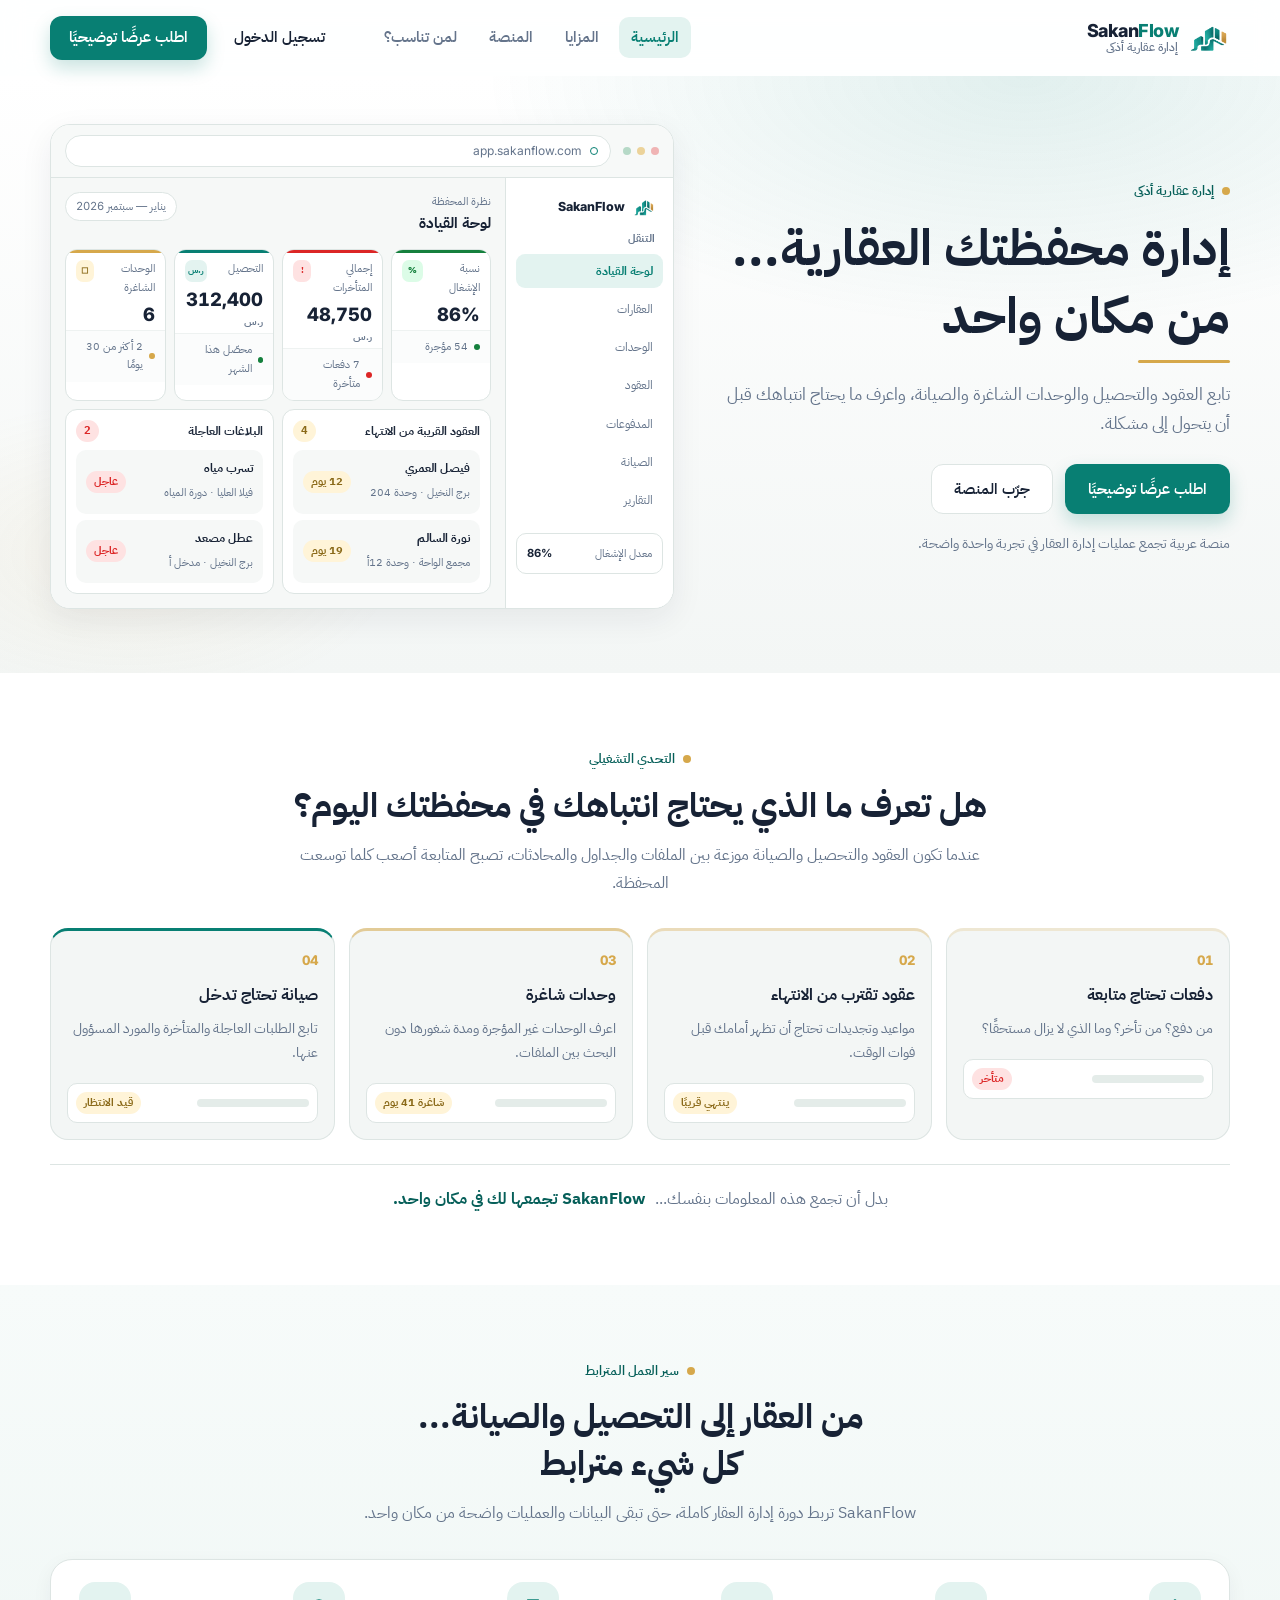
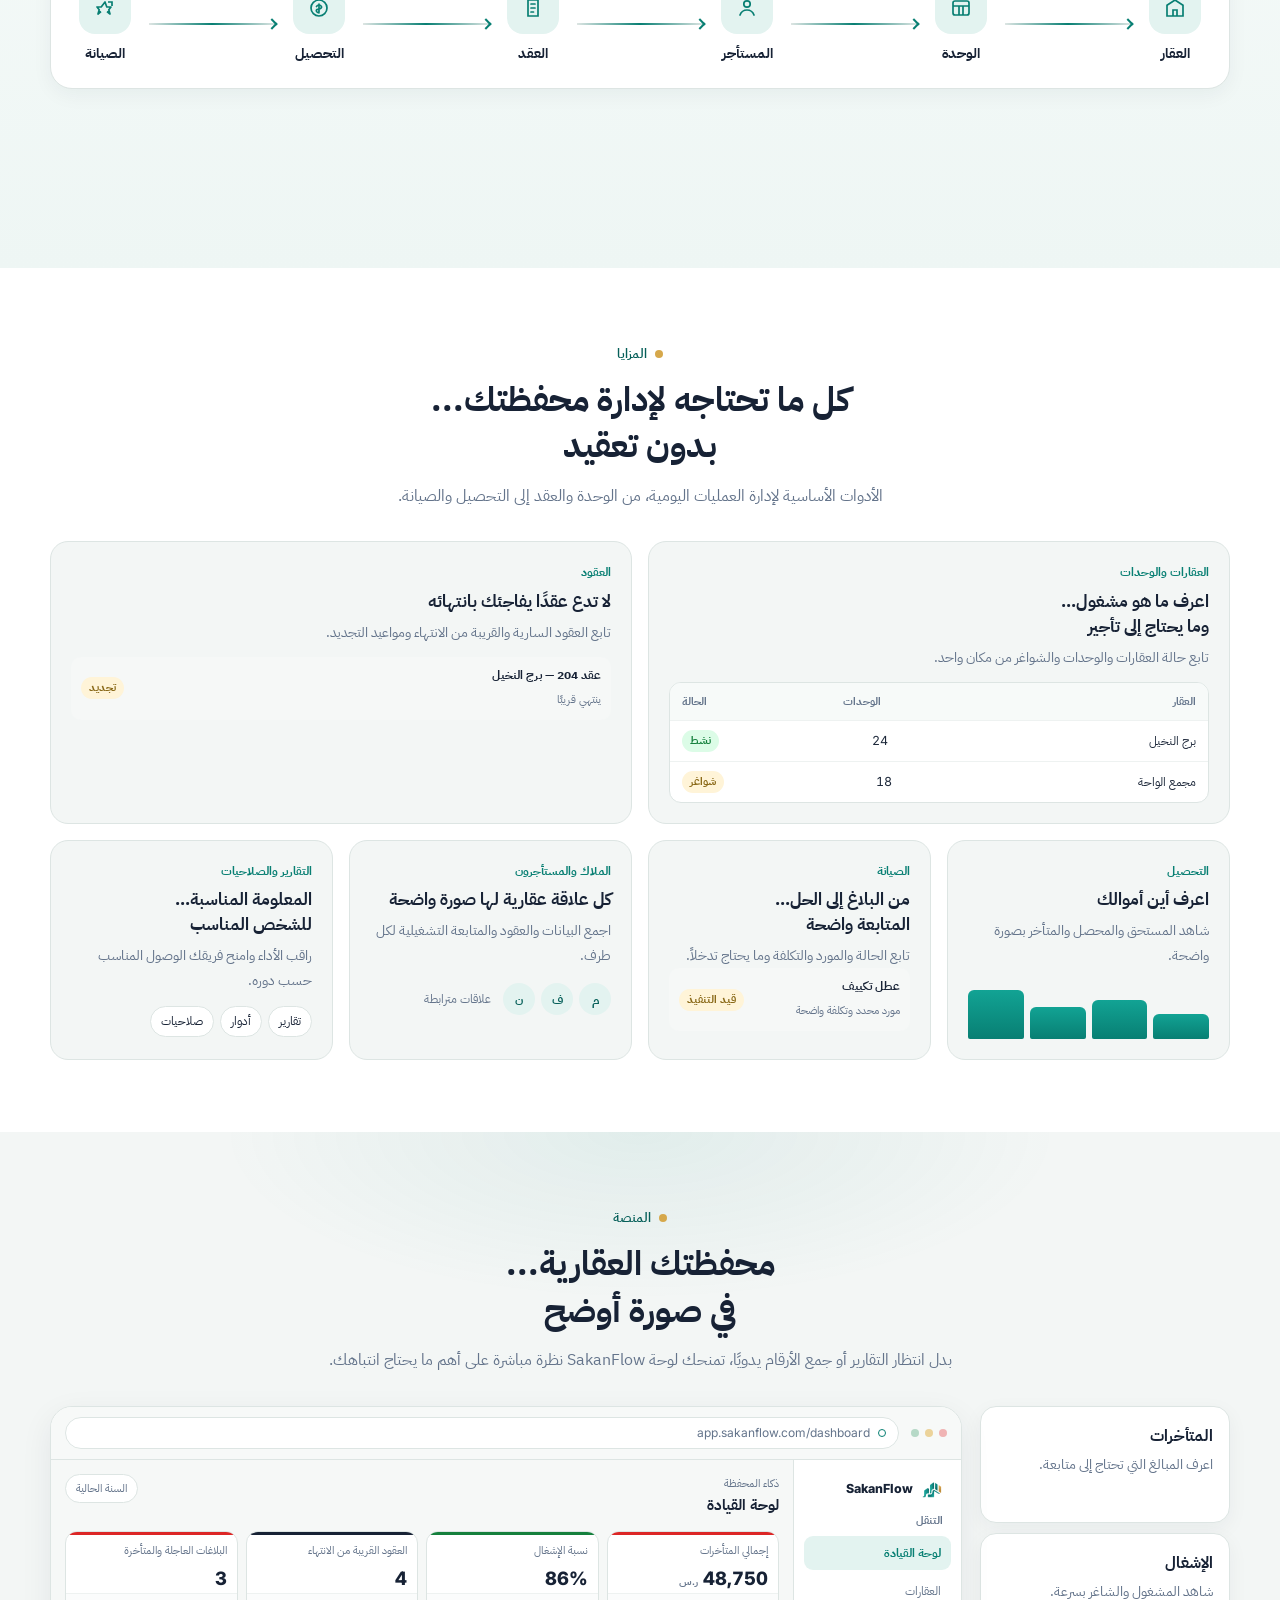
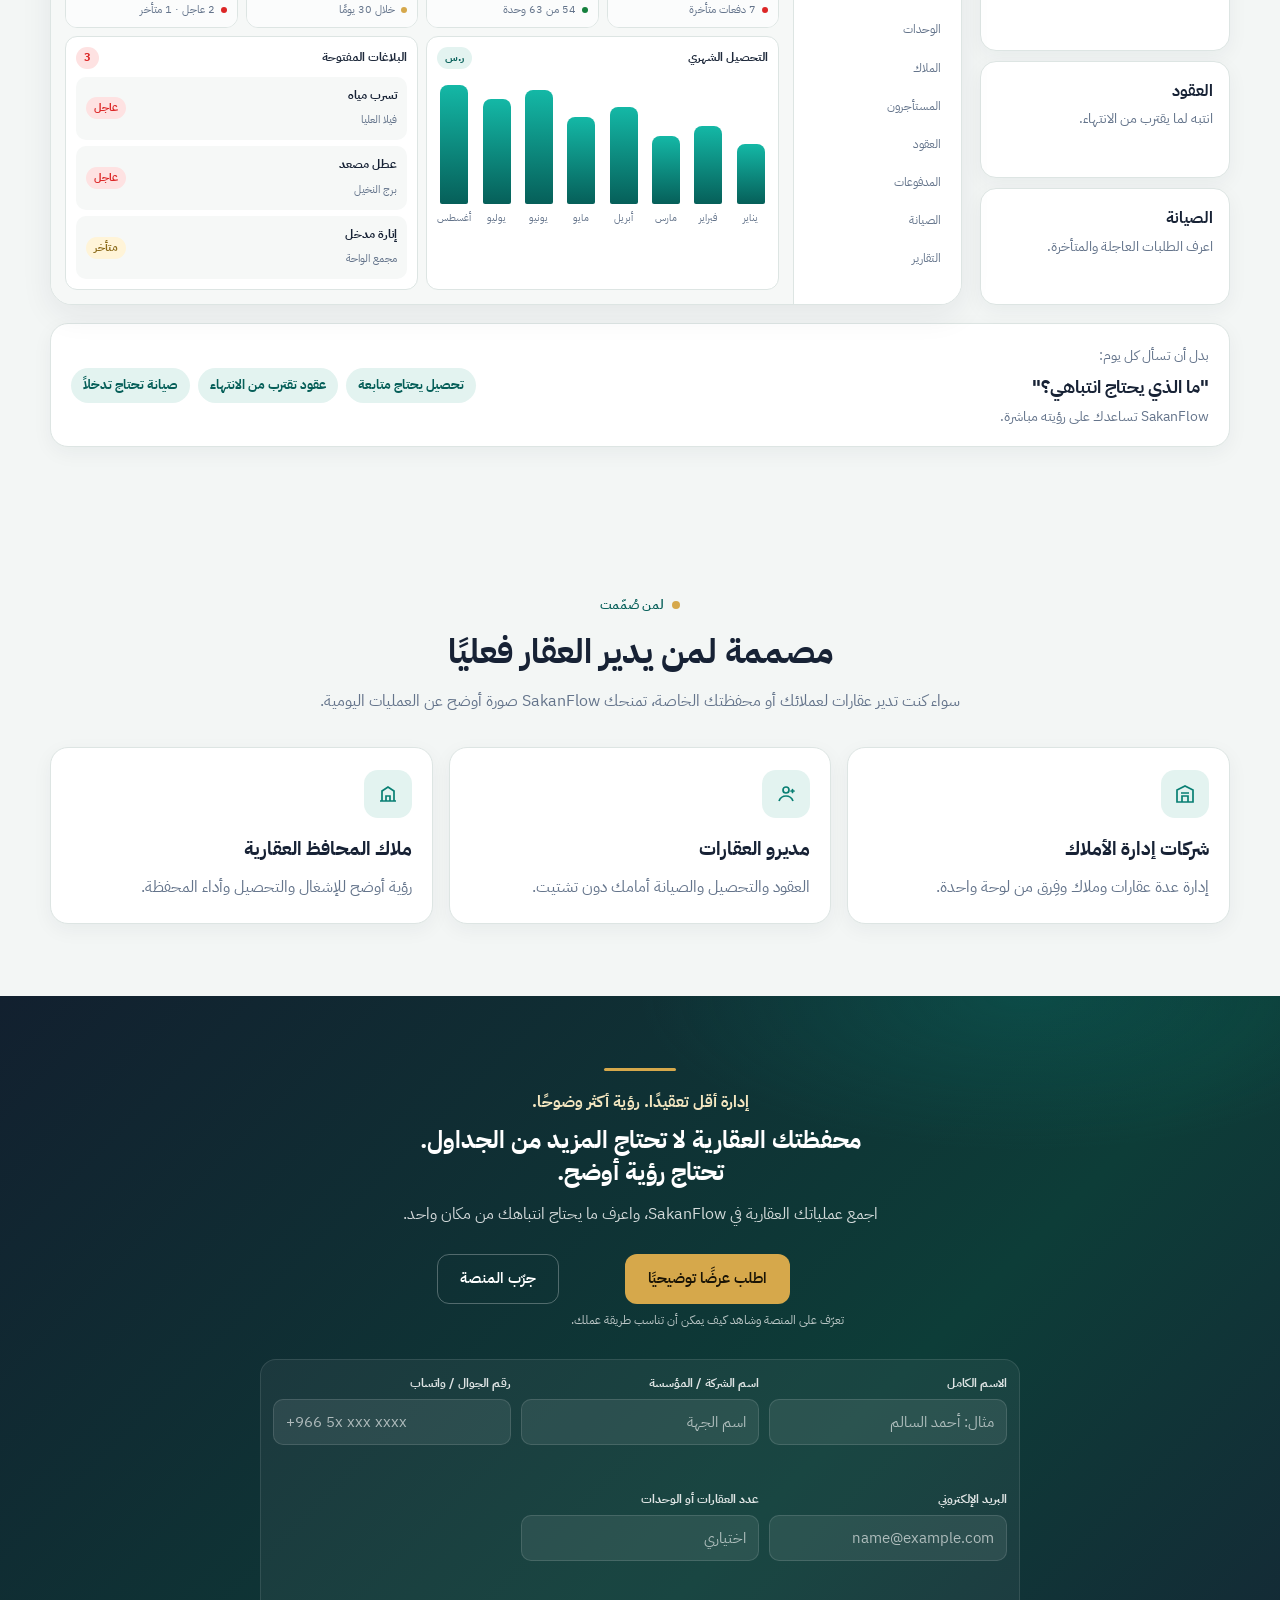
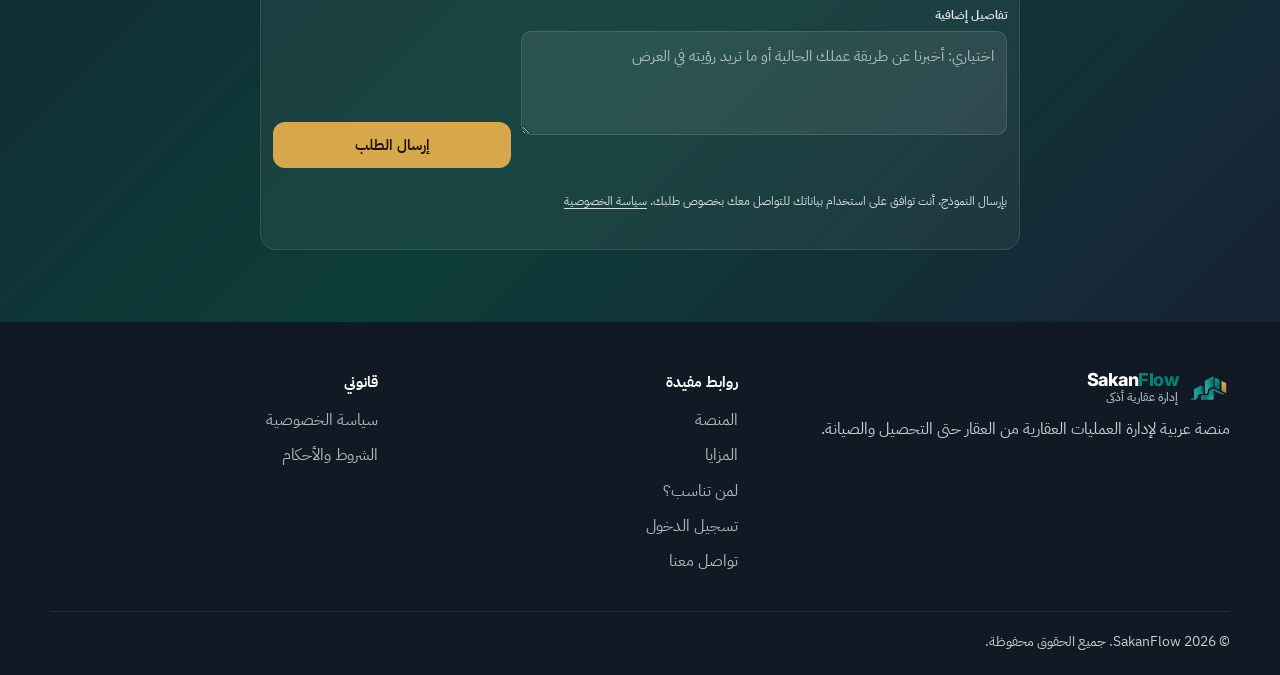
==== commit fc67a5c8: "up" ====
--- a/index.html
+++ b/index.html
@@ -6,10 +6,16 @@
   <title>SakanFlow | إدارة عقارية أذكى</title>
   <meta name="description" content="منصة عربية متكاملة لإدارة العقارات والوحدات والعقود والتحصيل والصيانة والتقارير من مكان واحد.">
   <meta name="theme-color" content="#087F73">
+  <meta name="robots" content="index, follow">
   <meta property="og:title" content="SakanFlow | إدارة عقارية أذكى">
   <meta property="og:description" content="منصة عربية متكاملة لإدارة العقارات والوحدات والعقود والتحصيل والصيانة والتقارير من مكان واحد.">
   <meta property="og:locale" content="ar_SA">
   <meta property="og:type" content="website">
+  <meta property="og:image" content="assets/images/og-sakanflow.svg">
+  <meta name="twitter:card" content="summary_large_image">
+  <meta name="twitter:title" content="SakanFlow | إدارة عقارية أذكى">
+  <meta name="twitter:description" content="منصة عربية متكاملة لإدارة العقارات والوحدات والعقود والتحصيل والصيانة والتقارير من مكان واحد.">
+  <meta name="twitter:image" content="assets/images/og-sakanflow.svg">
   <link rel="icon" href="assets/icons/favicon.svg" type="image/svg+xml">
   <link rel="preconnect" href="https://fonts.googleapis.com">
   <link rel="preconnect" href="https://fonts.gstatic.com" crossorigin>
@@ -21,7 +27,7 @@
 
   <header class="site-header" id="top">
     <div class="container header-inner">
-      <a class="brand" href="#home" aria-label="SakanFlow — إدارة عقارية أذكى">
+      <a class="brand" href="index.html" aria-label="SakanFlow — إدارة عقارية أذكى">
         <img class="brand-mark" src="assets/images/sakanflow-mark.png" alt="" width="44" height="36">
         <span class="brand-copy">
           <span class="brand-name" lang="en">Sakan<span>Flow</span></span>
@@ -37,8 +43,8 @@
           <li><a class="nav-link" href="#solutions">لمن تناسب؟</a></li>
         </ul>
         <div class="nav-actions">
-          <a class="btn btn-ghost" href="#login">تسجيل الدخول</a>
-          <a class="btn btn-primary" href="#demo">اطلب عرضًا توضيحيًا</a>
+          <a class="btn btn-ghost js-login-link" href="https://real-estate-platform-blond.vercel.app/dashboard" data-app-link>تسجيل الدخول</a>
+          <a class="btn btn-primary" href="#demo-request">اطلب عرضًا توضيحيًا</a>
         </div>
       </nav>
 
@@ -69,8 +75,8 @@
             تابع العقود والتحصيل والوحدات الشاغرة والصيانة، واعرف ما يحتاج انتباهك قبل أن يتحول إلى مشكلة.
           </p>
           <div class="hero-actions">
-            <a class="btn btn-primary btn-lg" href="#demo">اطلب عرضًا توضيحيًا</a>
-            <a class="btn btn-outline btn-lg" href="#showcase">شاهد كيف تعمل المنصة</a>
+            <a class="btn btn-primary btn-lg" href="#demo-request">اطلب عرضًا توضيحيًا</a>
+            <a class="btn btn-outline btn-lg js-demo-trigger" href="#demo-access">جرّب المنصة</a>
           </div>
           <p class="hero-trust">منصة عربية تجمع عمليات إدارة العقار في تجربة واحدة واضحة.</p>
         </div>
@@ -543,35 +549,82 @@
             <a class="btn btn-gold btn-lg" href="#demo-request">اطلب عرضًا توضيحيًا</a>
             <small>تعرّف على المنصة وشاهد كيف يمكن أن تناسب طريقة عملك.</small>
           </div>
-          <a class="btn btn-on-dark btn-lg" href="#login">تسجيل الدخول</a>
-        </div>
-        <form class="demo-form" id="demo-request" action="https://formsubmit.co/ajax/mhmoudtariq172@gmail.com" method="post">
-          <input type="hidden" name="_subject" value="طلب عرض توضيحي جديد من موقع SakanFlow">
+          <a class="btn btn-on-dark btn-lg js-demo-trigger" href="#demo-access">جرّب المنصة</a>
+        </div>
+        <form class="demo-form managed-form" id="demo-request" action="https://formsubmit.co/ajax/mhmoudtariq172@gmail.com" method="post" novalidate data-form-kind="demo" data-success-title="تم استلام طلبك بنجاح" data-success-message="شكرًا لاهتمامك بـ SakanFlow، سنتواصل معك قريبًا لترتيب العرض التوضيحي.">
+          <input type="hidden" name="_subject" value="SakanFlow - طلب عرض توضيحي جديد">
           <input type="hidden" name="_template" value="table">
           <input type="hidden" name="_captcha" value="false">
+          <input type="hidden" name="_source" value="SakanFlow marketing website">
           <label class="form-honeypot" aria-hidden="true">
             اترك هذا الحقل فارغًا
             <input name="_honey" type="text" tabindex="-1" autocomplete="off">
           </label>
-          <label class="sr-only" for="demo-name">الاسم</label>
-          <input id="demo-name" name="الاسم" type="text" autocomplete="name" placeholder="الاسم" required>
-          <label class="sr-only" for="demo-company">الشركة</label>
-          <input id="demo-company" name="الشركة" type="text" autocomplete="organization" placeholder="الشركة" required>
-          <label class="sr-only" for="demo-phone">رقم التواصل</label>
-          <input id="demo-phone" name="رقم التواصل" type="tel" autocomplete="tel" inputmode="tel" placeholder="رقم التواصل" required>
-          <button class="btn btn-gold" type="submit">إرسال الطلب</button>
-          <p class="form-note" role="status" aria-live="polite"></p>
+          <div class="form-field">
+            <label for="demo-name">الاسم الكامل</label>
+            <input id="demo-name" name="الاسم" type="text" autocomplete="name" placeholder="مثال: أحمد السالم" required>
+            <p class="field-error" id="demo-name-error"></p>
+          </div>
+          <div class="form-field">
+            <label for="demo-company">اسم الشركة / المؤسسة</label>
+            <input id="demo-company" name="الشركة" type="text" autocomplete="organization" placeholder="اسم الجهة" required>
+            <p class="field-error" id="demo-company-error"></p>
+          </div>
+          <div class="form-field">
+            <label for="demo-phone">رقم الجوال / واتساب</label>
+            <input id="demo-phone" name="رقم الجوال / واتساب" type="tel" autocomplete="tel" inputmode="tel" placeholder="+966 5x xxx xxxx" required>
+            <p class="field-error" id="demo-phone-error"></p>
+          </div>
+          <div class="form-field">
+            <label for="demo-email">البريد الإلكتروني</label>
+            <input id="demo-email" name="البريد الإلكتروني" type="email" autocomplete="email" inputmode="email" placeholder="name@example.com" required>
+            <p class="field-error" id="demo-email-error"></p>
+          </div>
+          <div class="form-field">
+            <label for="demo-units">عدد العقارات أو الوحدات</label>
+            <input id="demo-units" name="عدد العقارات أو الوحدات" type="text" inputmode="numeric" placeholder="اختياري">
+            <p class="field-error" id="demo-units-error"></p>
+          </div>
+          <div class="form-field form-field-wide">
+            <label for="demo-message">تفاصيل إضافية</label>
+            <textarea id="demo-message" name="الرسالة / التفاصيل" rows="3" placeholder="اختياري: أخبرنا عن طريقة عملك الحالية أو ما تريد رؤيته في العرض"></textarea>
+            <p class="field-error" id="demo-message-error"></p>
+          </div>
+          <button class="btn btn-gold" type="submit" data-default-text="إرسال الطلب">إرسال الطلب</button>
+          <p class="form-privacy-note">بإرسال النموذج، أنت توافق على استخدام بياناتك للتواصل معك بخصوص طلبك. <a href="privacy.html">سياسة الخصوصية</a></p>
+          <div class="form-note" role="status" aria-live="polite"></div>
         </form>
       </div>
     </section>
 
-    <div class="login-panel" id="login" hidden aria-hidden="true">
-      <div class="login-card" role="dialog" aria-labelledby="login-title" aria-modal="true">
-        <button class="login-close" type="button" aria-label="إغلاق">×</button>
+    <div class="login-panel demo-access-panel" id="demo-access" hidden aria-hidden="true">
+      <div class="login-card demo-access-card" role="dialog" aria-modal="true" aria-labelledby="demo-access-title" aria-describedby="demo-access-description">
+        <button class="login-close js-demo-close" type="button" aria-label="إغلاق نافذة الحساب التجريبي">×</button>
         <img src="assets/images/sakanflow-mark.png" alt="" width="40" height="32">
-        <h2 id="login-title">تسجيل الدخول</h2>
-        <p>الدخول إلى مساحة العمل يتم من خلال حساب مؤسستك على SakanFlow.</p>
-        <a class="btn btn-primary" href="#demo">اطلب تفعيل حسابك</a>
+        <h2 id="demo-access-title">جرّب SakanFlow بنفسك</h2>
+        <p id="demo-access-description">استخدم الحساب التجريبي للدخول واستكشاف المنصة والاطلاع على تجربة إدارة العقارات والعقود والتحصيل والصيانة.</p>
+        <div class="demo-account" aria-label="بيانات الحساب التجريبي">
+          <strong>حساب تجريبي</strong>
+          <div class="credential-row">
+            <div>
+              <span>البريد الإلكتروني</span>
+              <code id="demo-account-email" dir="ltr">test@gmail.com</code>
+            </div>
+            <button class="copy-button" type="button" data-copy-target="demo-account-email" data-default-text="نسخ" aria-label="نسخ البريد الإلكتروني للحساب التجريبي">نسخ</button>
+          </div>
+          <div class="credential-row">
+            <div>
+              <span>كلمة المرور</span>
+              <code id="demo-account-password" dir="ltr">1234567890</code>
+            </div>
+            <button class="copy-button" type="button" data-copy-target="demo-account-password" data-default-text="نسخ" aria-label="نسخ كلمة مرور الحساب التجريبي">نسخ</button>
+          </div>
+        </div>
+        <p class="demo-access-note">انسخ بيانات الحساب أولًا، ثم استخدمها في شاشة تسجيل الدخول.</p>
+        <div class="demo-access-actions">
+          <a class="btn btn-primary" href="https://real-estate-platform-blond.vercel.app/dashboard" data-app-link>الدخول إلى النسخة التجريبية</a>
+          <button class="btn btn-outline js-demo-close" type="button">إغلاق</button>
+        </div>
       </div>
     </div>
   </main>
@@ -579,7 +632,7 @@
   <footer class="site-footer">
     <div class="container footer-grid">
       <div class="footer-brand">
-        <a class="brand" href="#home">
+        <a class="brand" href="index.html">
           <img class="brand-mark" src="assets/images/sakanflow-mark.png" alt="" width="40" height="32">
           <span class="brand-copy">
             <span class="brand-name" lang="en">Sakan<span>Flow</span></span>
@@ -594,7 +647,7 @@
           <li><a href="#showcase">المنصة</a></li>
           <li><a href="#features">المزايا</a></li>
           <li><a href="#solutions">لمن تناسب؟</a></li>
-          <li><a href="#login">تسجيل الدخول</a></li>
+          <li><a class="js-login-link" href="https://real-estate-platform-blond.vercel.app/dashboard" data-app-link>تسجيل الدخول</a></li>
           <li><a href="contact.html">تواصل معنا</a></li>
         </ul>
       </div>
--- a/css/style.css
+++ b/css/style.css
@@ -58,7 +58,8 @@
 }
 
 button,
-input {
+input,
+textarea {
   font-family: inherit;
 }
 
@@ -1659,6 +1660,114 @@
 
 .login-card {
   position: relative;
+}
+.demo-access-panel {
+  overflow-y: auto;
+}
+
+.demo-access-card {
+  width: min(520px, 100%);
+  max-height: calc(100dvh - 40px);
+  overflow-y: auto;
+  padding: 26px;
+  text-align: start;
+}
+
+.demo-access-card > img {
+  display: block;
+  margin-inline: auto;
+}
+
+.demo-access-card h2 {
+  text-align: center;
+}
+
+.demo-access-card > p {
+  margin: 0 0 18px;
+  text-align: center;
+}
+
+.demo-account {
+  display: grid;
+  gap: 10px;
+  padding: 14px;
+  border: 1px solid var(--border);
+  border-radius: 12px;
+  background: var(--surface);
+}
+
+.demo-account > strong {
+  color: var(--navy);
+  font-size: 0.92rem;
+}
+
+.credential-row {
+  display: grid;
+  grid-template-columns: minmax(0, 1fr) auto;
+  align-items: center;
+  gap: 12px;
+  padding: 10px 12px;
+  border: 1px solid var(--border);
+  border-radius: 8px;
+  background: #fff;
+}
+
+.credential-row div {
+  min-width: 0;
+}
+
+.credential-row span {
+  display: block;
+  margin-bottom: 3px;
+  color: var(--muted);
+  font-size: 0.76rem;
+}
+
+.credential-row code {
+  display: block;
+  color: var(--navy);
+  font-family: "Inter", sans-serif;
+  font-size: 0.94rem;
+  font-weight: 700;
+  overflow-wrap: anywhere;
+  word-break: break-word;
+}
+
+.copy-button {
+  min-width: 58px;
+  min-height: 36px;
+  border: 1px solid rgba(8, 127, 115, 0.28);
+  border-radius: 8px;
+  background: rgba(8, 127, 115, 0.08);
+  color: var(--primary);
+  font: inherit;
+  font-size: 0.8rem;
+  font-weight: 700;
+  cursor: pointer;
+}
+
+.copy-button:hover {
+  background: rgba(8, 127, 115, 0.14);
+}
+
+.demo-access-card .demo-access-note {
+  margin: 14px 0;
+  color: var(--muted);
+  font-size: 0.8rem;
+}
+
+.demo-access-actions {
+  display: grid;
+  grid-template-columns: minmax(0, 1fr) auto;
+  gap: 10px;
+}
+
+.demo-access-actions .btn {
+  min-height: 44px;
+}
+
+.demo-access-actions .btn-outline {
+  background: #fff;
 }
 
 .site-footer {
@@ -1987,3 +2096,238 @@
   overflow: hidden;
 }
 
+
+/* Production form and support-page refinements */
+.form-field {
+  display: grid;
+  gap: 6px;
+  text-align: start;
+  min-width: 0;
+}
+
+.form-field label {
+  color: rgba(255, 255, 255, 0.86);
+  font-size: 0.78rem;
+  font-weight: 700;
+}
+
+.demo-form {
+  grid-template-columns: repeat(3, minmax(0, 1fr));
+  text-align: start;
+}
+
+.demo-form input,
+.demo-form textarea,
+.page-form input,
+.page-form textarea {
+  width: 100%;
+  min-height: 46px;
+  border-radius: 10px;
+  font-size: 0.95rem;
+}
+
+.demo-form textarea,
+.page-form textarea {
+  min-height: 96px;
+  padding: 12px;
+  resize: vertical;
+  line-height: 1.7;
+}
+
+.demo-form textarea {
+  border: 1px solid rgba(255, 255, 255, 0.12);
+  background: rgba(255, 255, 255, 0.08);
+  color: #fff;
+}
+
+.demo-form textarea::placeholder {
+  color: rgba(255, 255, 255, 0.62);
+}
+
+.form-field-wide {
+  grid-column: span 2;
+}
+
+.demo-form .btn {
+  align-self: end;
+  min-height: 46px;
+}
+
+.field-error {
+  min-height: 1.2em;
+  color: #ffd1d1;
+  font-size: 0.78rem;
+  line-height: 1.5;
+}
+
+[aria-invalid="true"] {
+  border-color: #ffd1d1 !important;
+  box-shadow: 0 0 0 3px rgba(255, 209, 209, 0.16);
+}
+
+.form-note {
+  display: grid;
+  gap: 2px;
+}
+
+.form-note strong {
+  display: block;
+  font-size: 1rem;
+}
+
+.form-note span {
+  display: block;
+}
+
+.form-note.is-loading {
+  color: #f3e6c0;
+}
+
+.form-privacy-note {
+  grid-column: 1 / -1;
+  margin: 0;
+  font-size: 0.78rem;
+  line-height: 1.7;
+  color: rgba(255, 255, 255, 0.72);
+}
+
+.form-privacy-note a {
+  color: inherit;
+  text-decoration: underline;
+  text-underline-offset: 3px;
+}
+
+.page-card-wide {
+  max-width: 880px;
+}
+
+.page-form {
+  display: grid;
+  grid-template-columns: 1fr 1fr;
+  gap: 14px;
+  margin-top: 22px;
+}
+
+.page-form .form-field label {
+  color: var(--navy);
+}
+
+.page-form input,
+.page-form textarea {
+  border: 1px solid var(--border);
+  background: #fff;
+  color: var(--text);
+  padding: 0 12px;
+}
+
+.page-form .field-error {
+  color: var(--danger);
+}
+
+.page-form .btn,
+.page-form-note {
+  grid-column: 1 / -1;
+}
+
+.page-form-note {
+  color: var(--muted);
+  min-height: 1.4em;
+}
+
+.page-form-note.is-success {
+  color: var(--success);
+}
+
+.page-form-note.is-error {
+  color: var(--danger);
+}
+
+.page-form .form-privacy-note {
+  color: var(--muted);
+}
+
+.compact-footer {
+  padding: 18px 0;
+}
+
+.compact-footer-bottom {
+  margin-top: 0;
+  padding-top: 0;
+  border-top: 0;
+  display: flex;
+  align-items: center;
+  justify-content: space-between;
+  gap: 16px;
+}
+
+.compact-footer-bottom nav {
+  display: flex;
+  flex-wrap: wrap;
+  gap: 12px;
+}
+
+.not-found-main {
+  min-height: 100vh;
+  display: grid;
+  place-items: center;
+  padding: 40px 0;
+}
+
+.not-found-card {
+  text-align: center;
+  margin-inline: auto;
+}
+
+.not-found-card .brand-mark {
+  margin: 0 auto 14px;
+}
+
+.not-found-card .hero-actions {
+  justify-content: center;
+}
+
+@media (max-width: 1024px) {
+  .demo-form {
+    grid-template-columns: 1fr 1fr;
+  }
+}
+
+@media (max-width: 680px) {
+  .demo-access-panel {
+    align-items: end;
+    padding: 12px;
+  }
+
+  .demo-access-card {
+    max-height: calc(100dvh - 24px);
+    padding: 22px 16px 16px;
+  }
+
+  .credential-row {
+    gap: 8px;
+    padding: 10px;
+  }
+
+  .demo-access-actions {
+    grid-template-columns: 1fr;
+  }
+
+  .demo-access-actions .btn {
+    width: 100%;
+  }
+.page-form,
+  .demo-form {
+    grid-template-columns: 1fr;
+  }
+
+  .form-field-wide,
+  .page-form .btn,
+  .page-form-note {
+    grid-column: auto;
+  }
+
+  .compact-footer-bottom {
+    display: grid;
+  }
+}
+
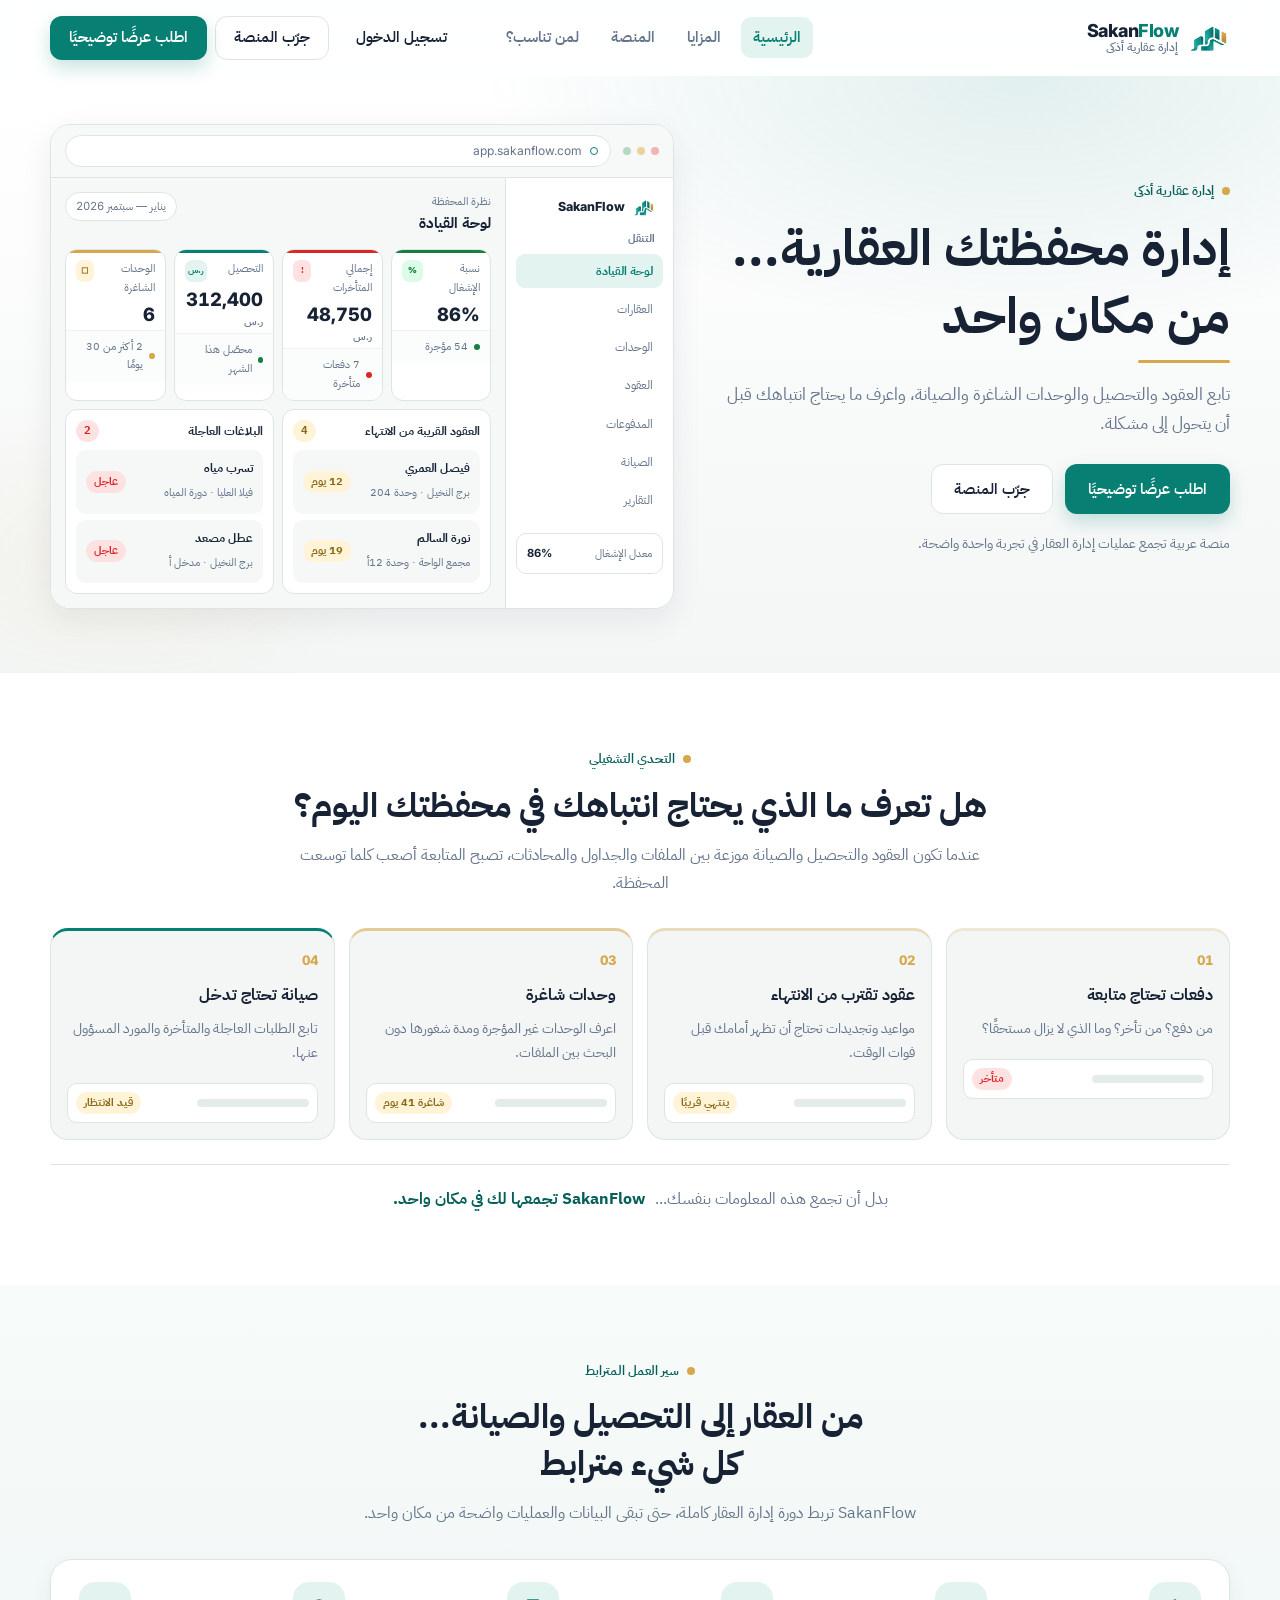
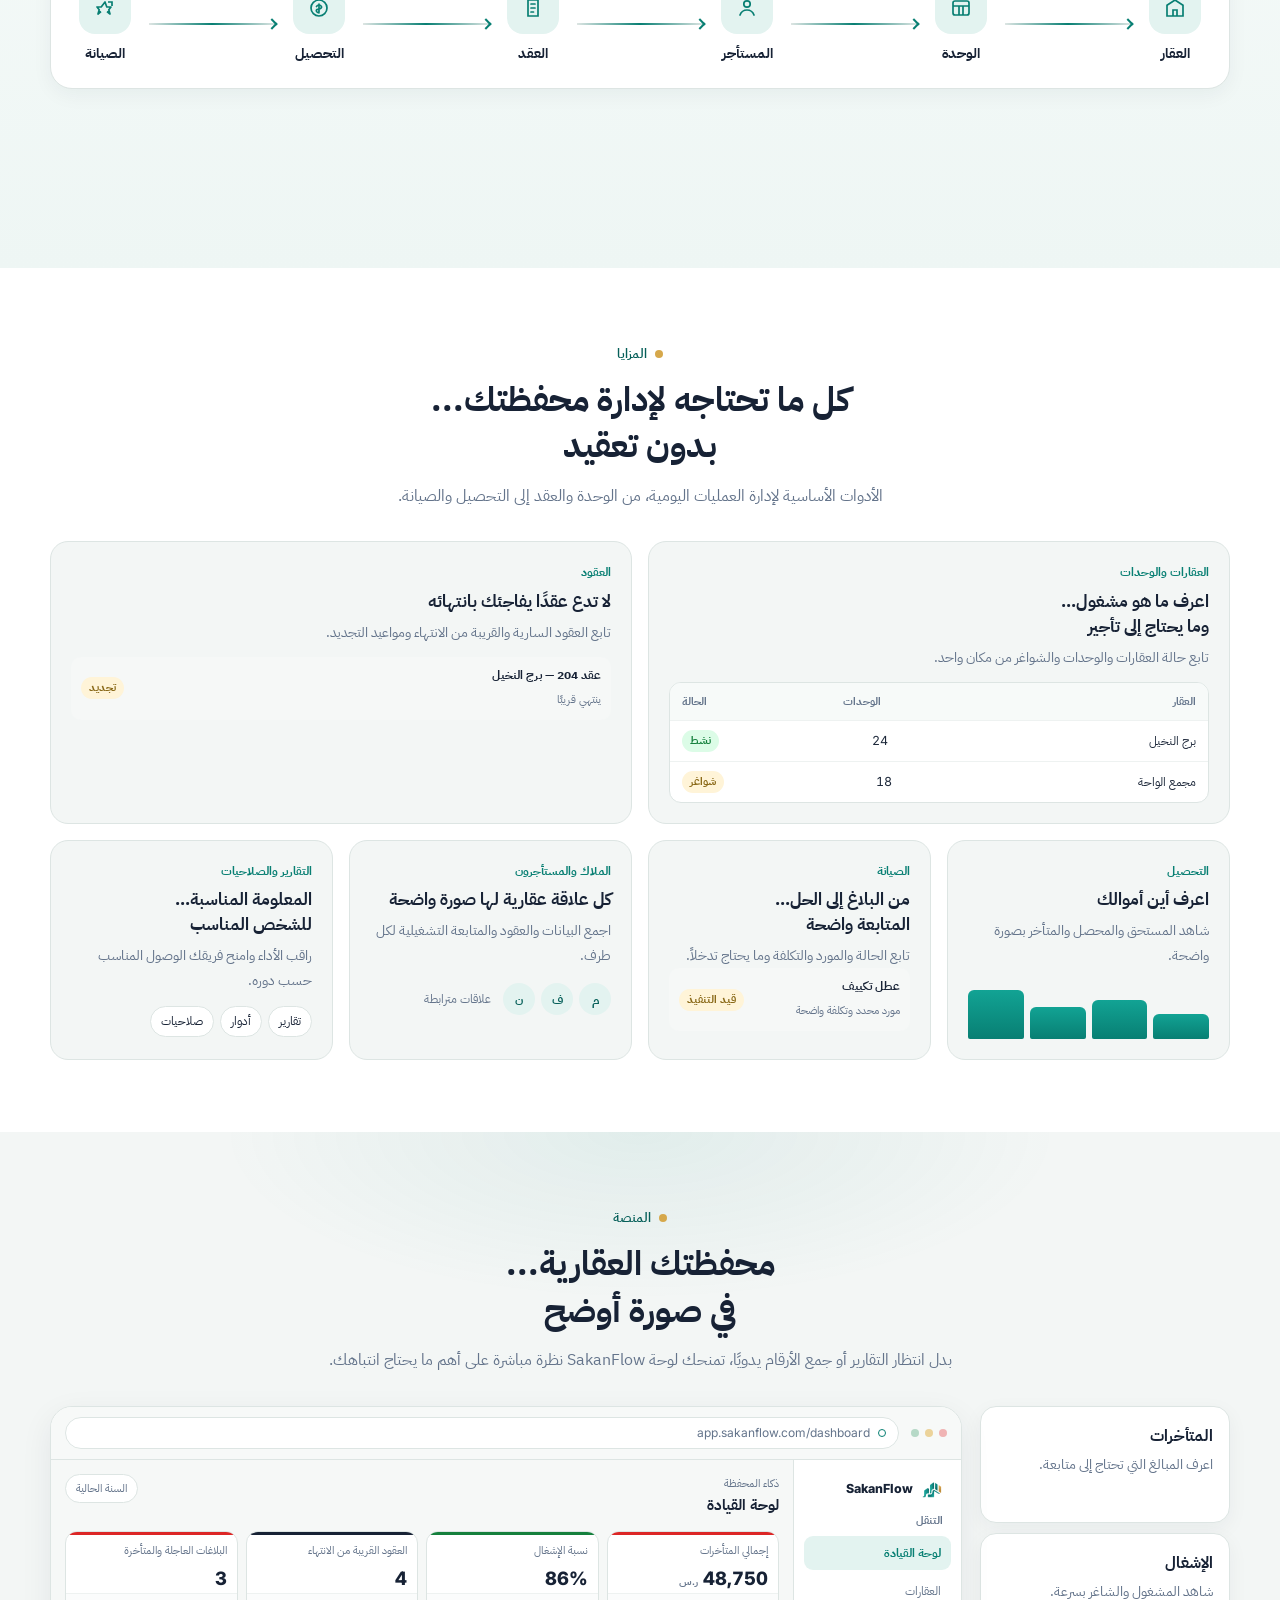
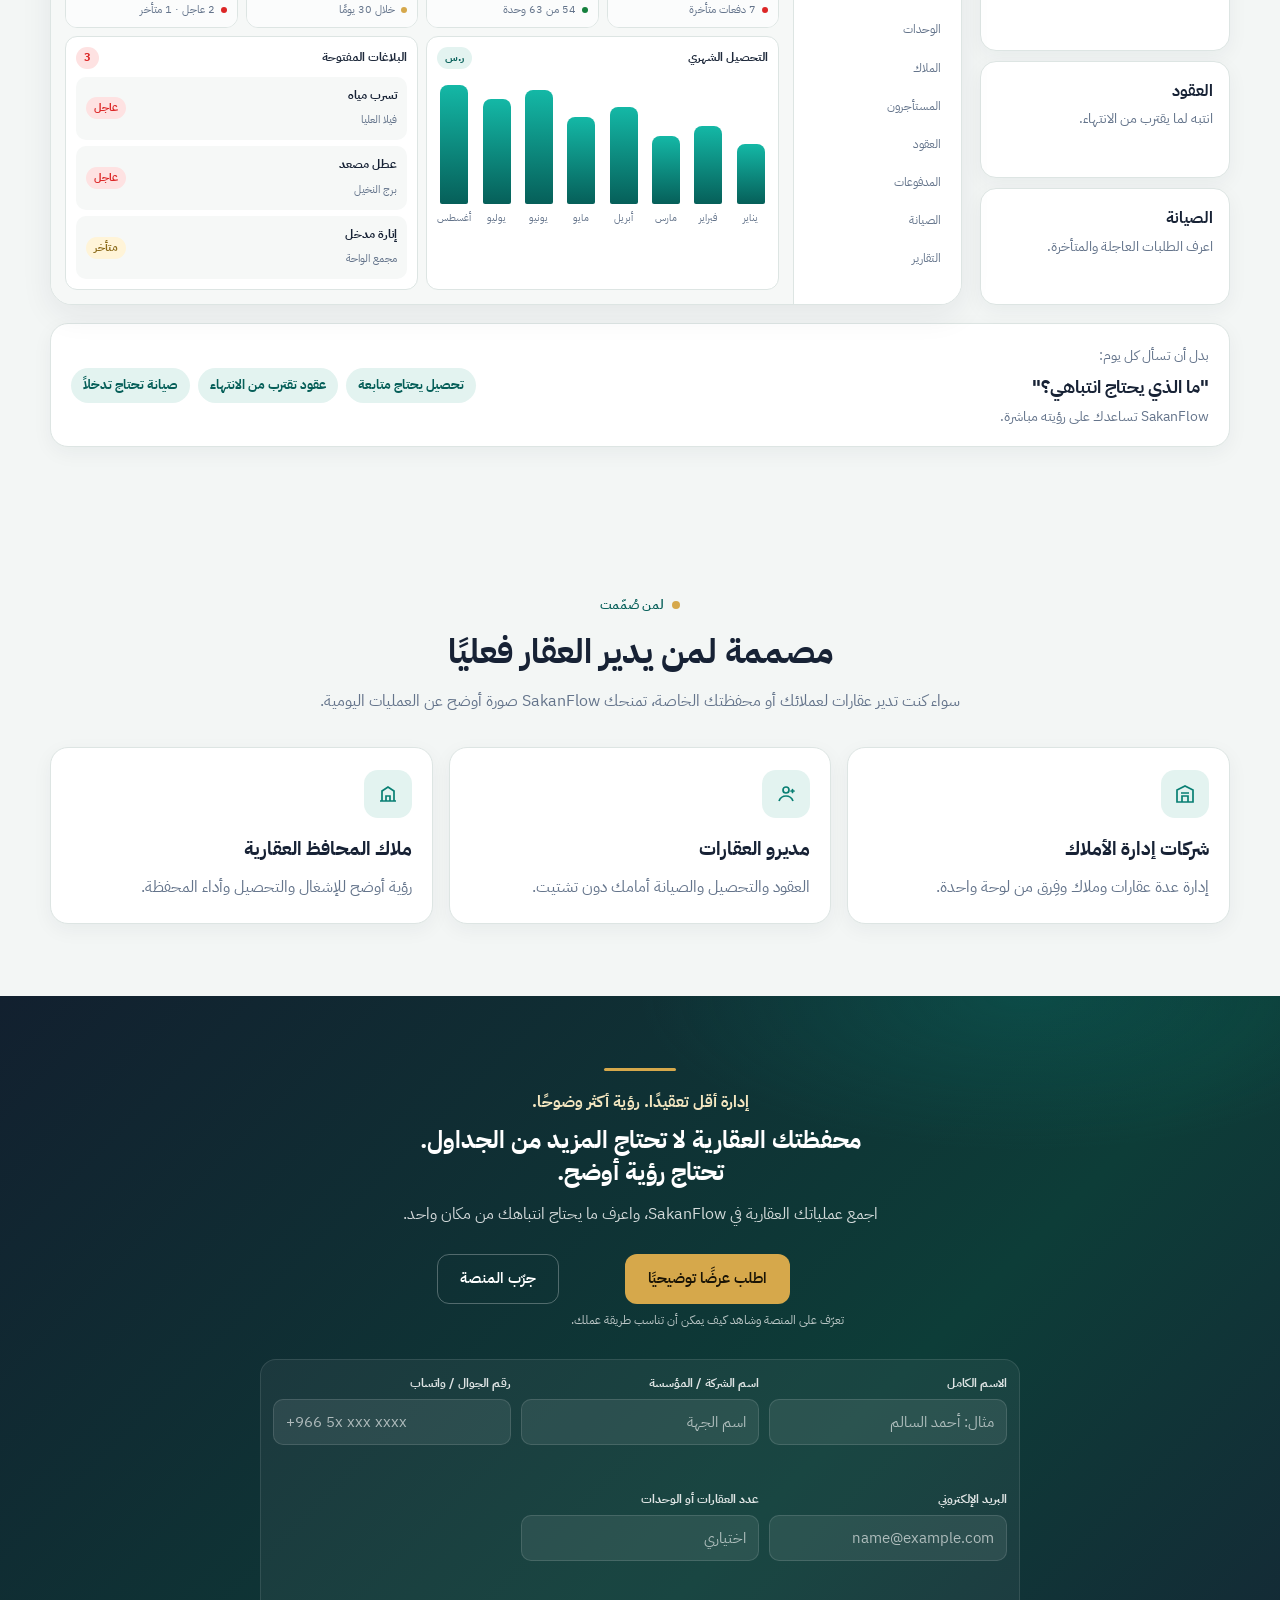
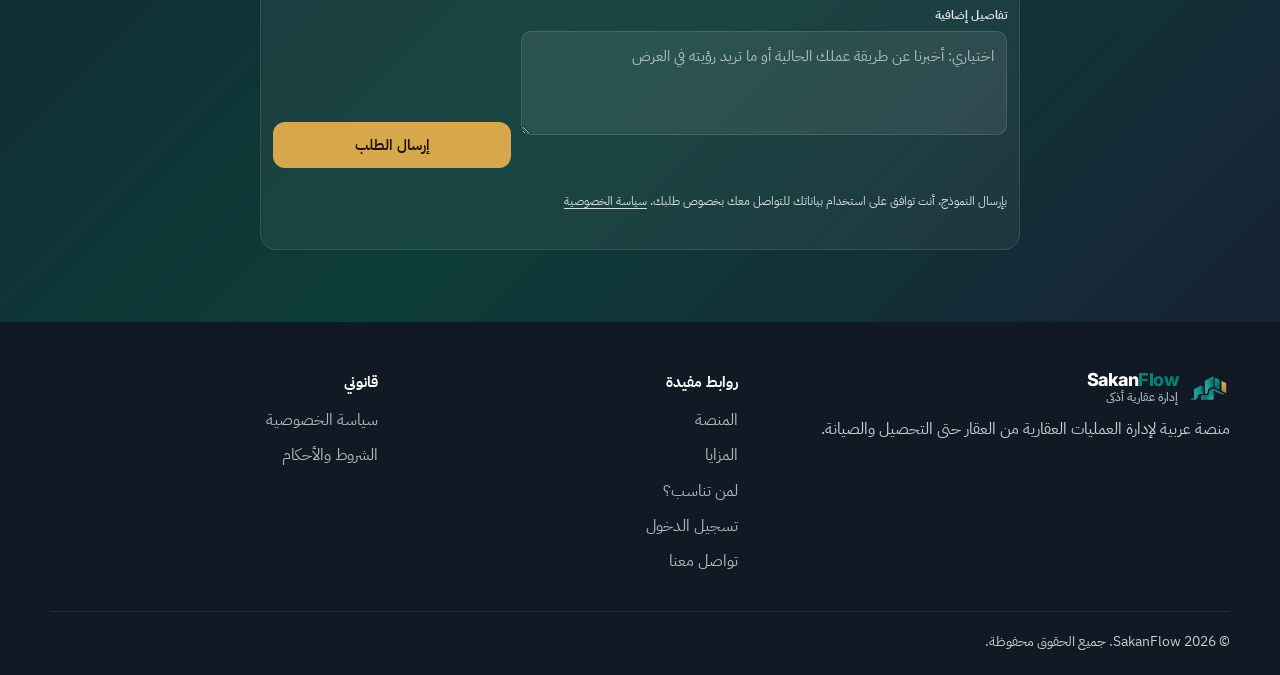
==== commit e7666189: "upp" ====
--- a/index.html
+++ b/index.html
@@ -44,6 +44,7 @@
         </ul>
         <div class="nav-actions">
           <a class="btn btn-ghost js-login-link" href="https://real-estate-platform-blond.vercel.app/dashboard" data-app-link>تسجيل الدخول</a>
+          <a class="btn btn-outline btn-nav-secondary js-demo-trigger" href="#demo-access">جرّب المنصة</a>
           <a class="btn btn-primary" href="#demo-request">اطلب عرضًا توضيحيًا</a>
         </div>
       </nav>
--- a/css/style.css
+++ b/css/style.css
@@ -1860,7 +1860,19 @@
 }
 
 @media (max-width: 1180px) {
-  .hero-grid,
+  .nav {
+    gap: 14px;
+  }
+
+  .nav-link {
+    padding-inline: 8px;
+  }
+
+  .nav-actions .btn {
+    padding-inline: 12px;
+    font-size: 0.84rem;
+  }
+.hero-grid,
   .permissions-grid {
     gap: 28px;
   }
